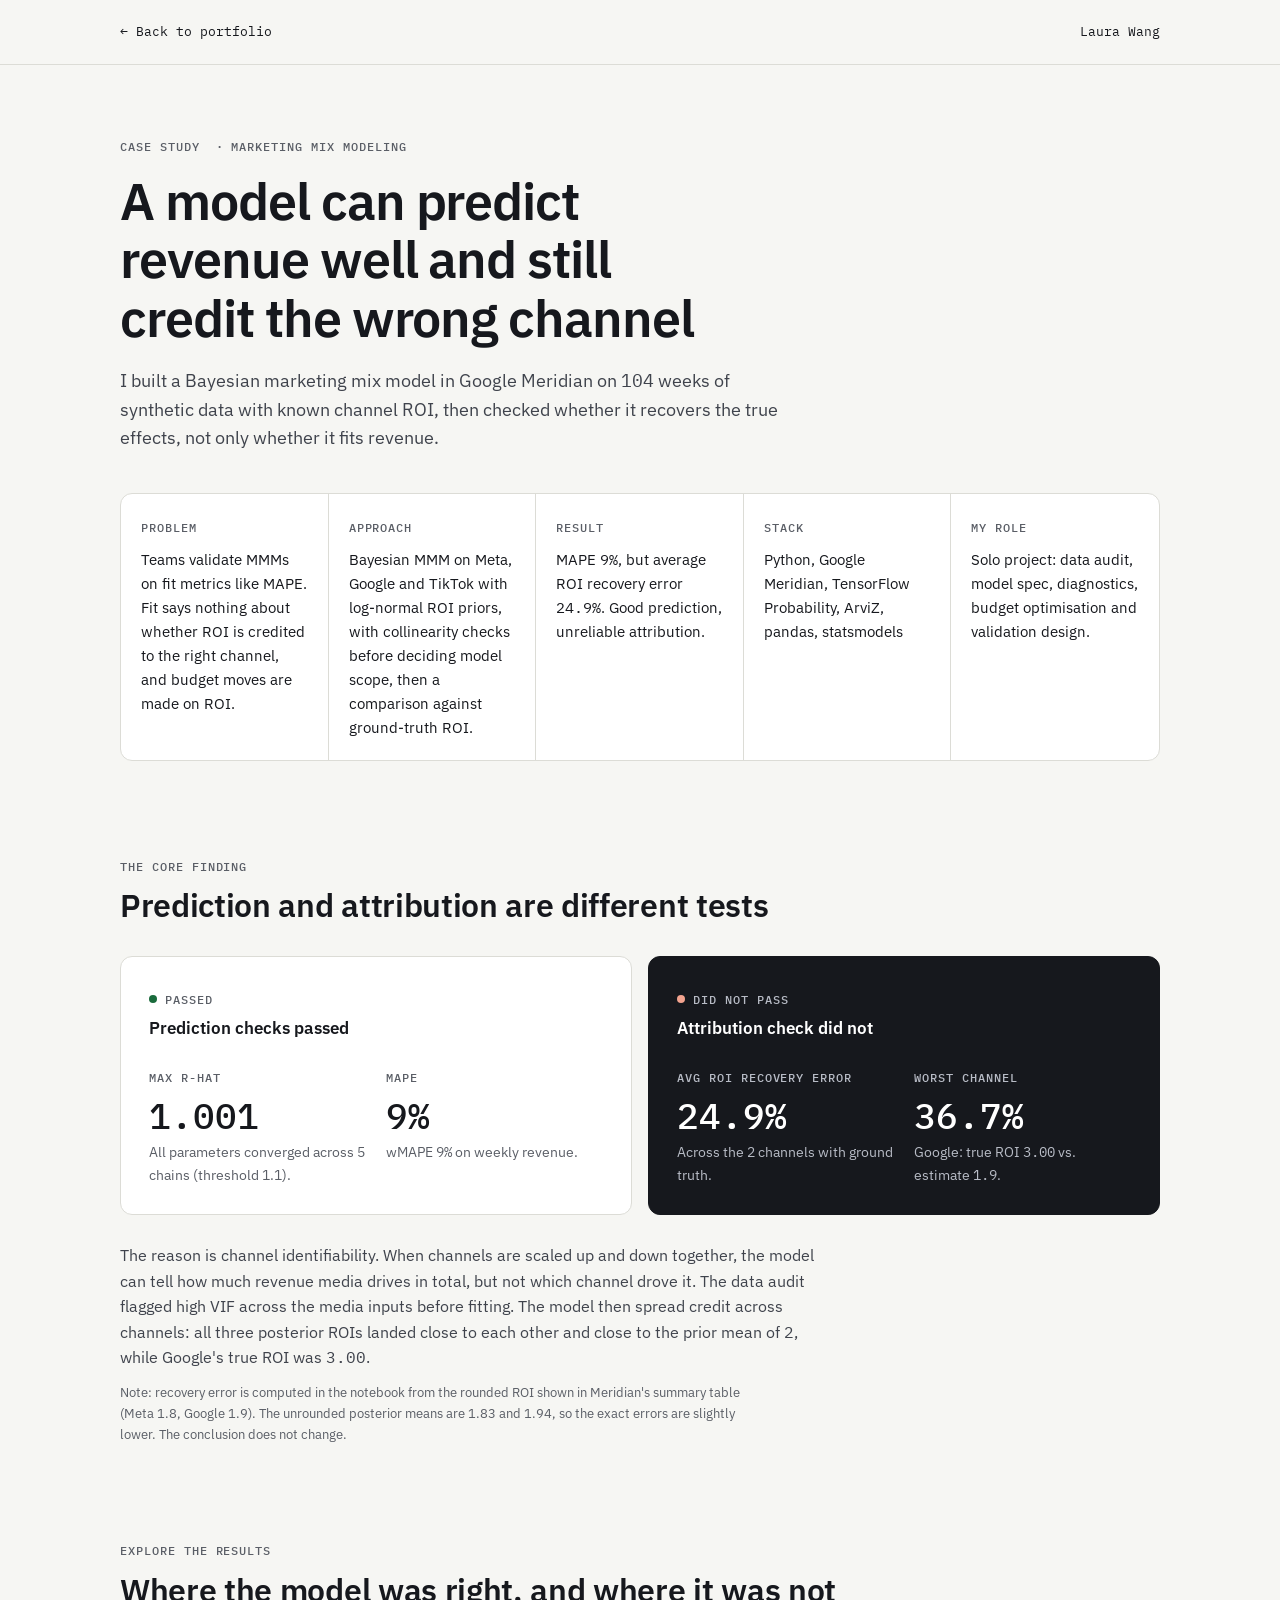
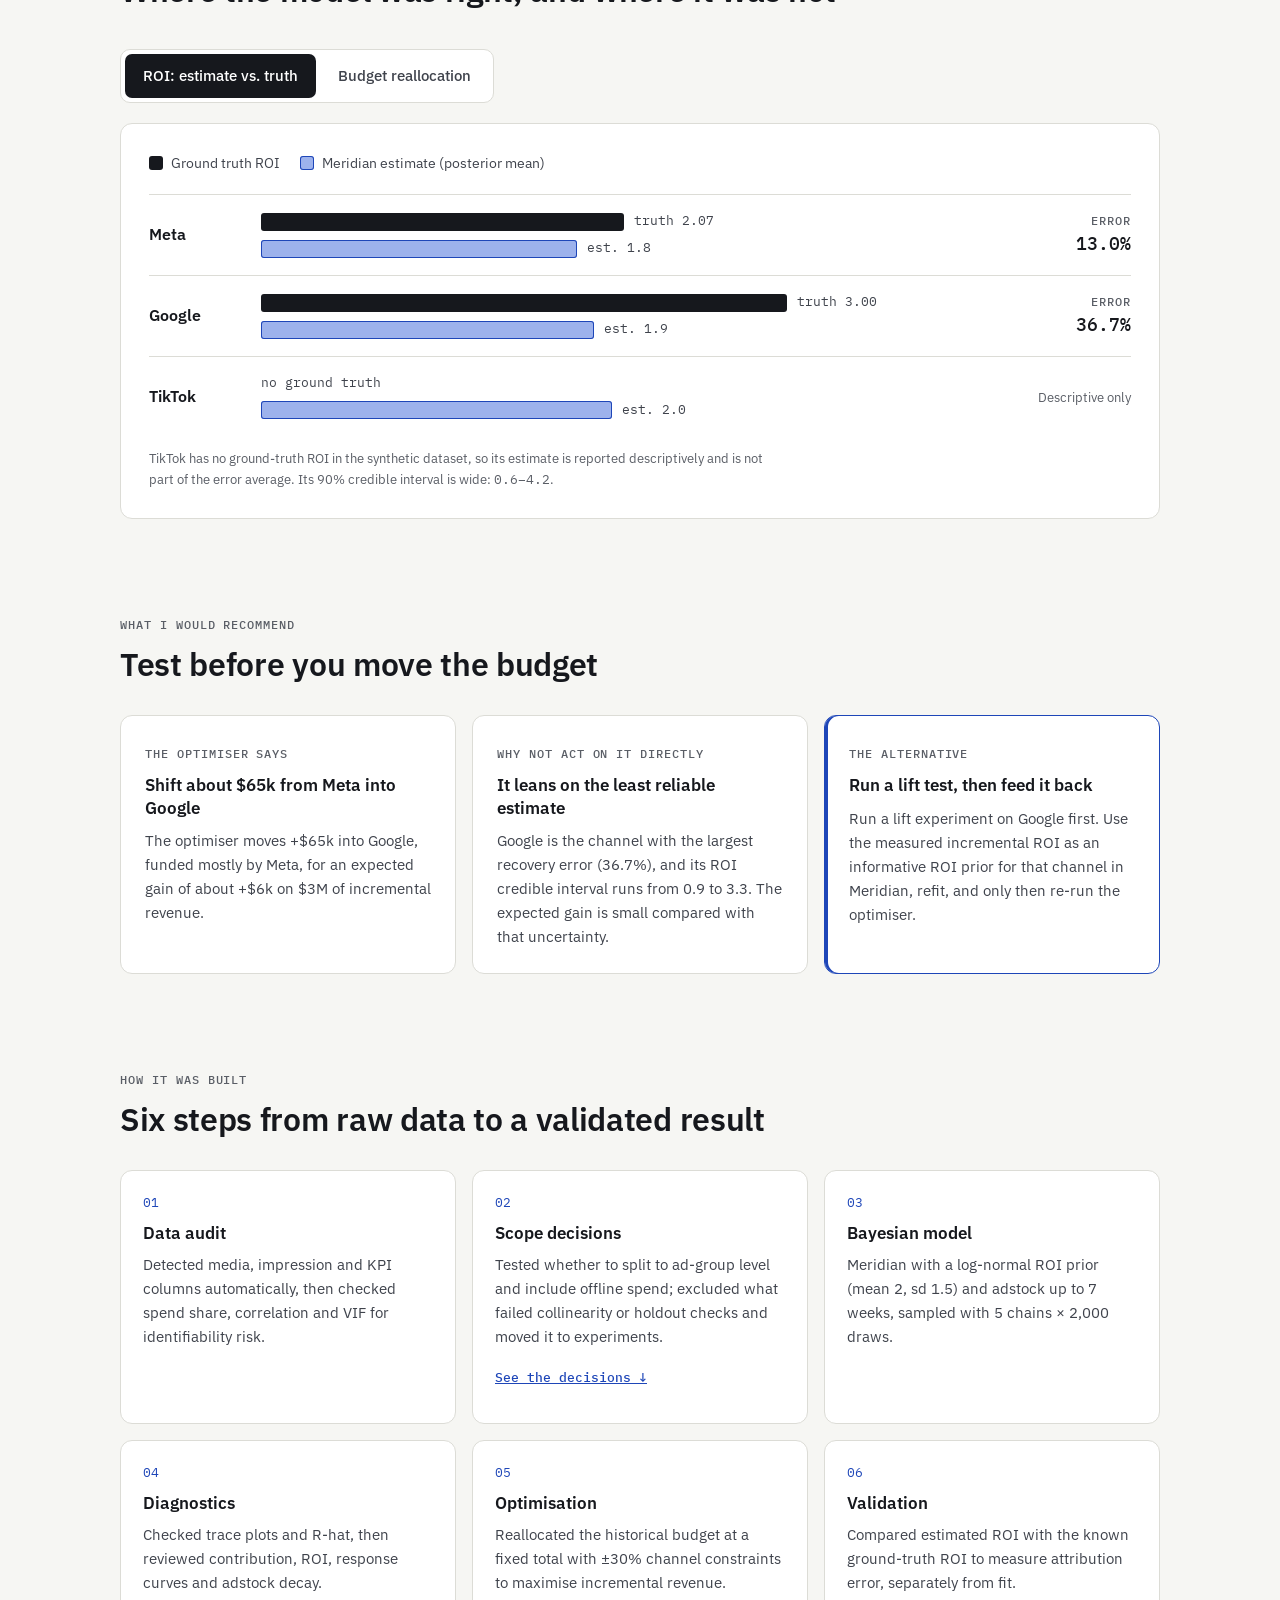
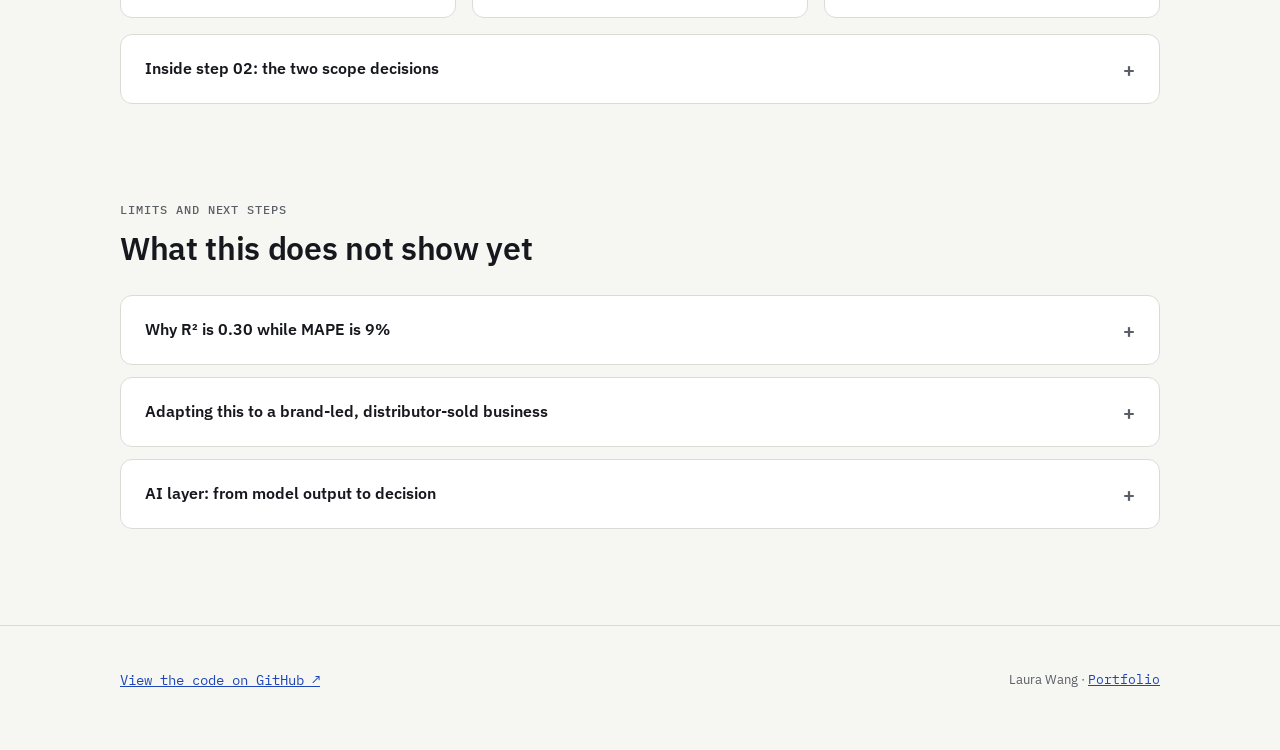
==== mmm.html @ ae5da69a "Add MMM case study page and link it from the project card Co-Authored-By: Claude Opus 5.5 <noreply@a" ====
<!DOCTYPE html>
<html lang="en">
<head>
  <meta charset="UTF-8" />
  <meta name="viewport" content="width=device-width, initial-scale=1.0" />
  <title>MMM Case Study — Laura Wang</title>
  <meta name="description" content="Case study: a Bayesian marketing mix model (Google Meridian) that predicts revenue well but mis-attributes channel ROI, validated against synthetic ground truth." />
  <link rel="canonical" href="https://laurakeita.github.io/laura-portfolio/mmm.html" />
  <meta property="og:type" content="article" />
  <meta property="og:title" content="A model can predict revenue well and still credit the wrong channel" />
  <meta property="og:description" content="Bayesian MMM case study by Laura Wang: prediction checks passed, attribution checks did not." />
  <meta property="og:url" content="https://laurakeita.github.io/laura-portfolio/mmm.html" />

  <link rel="preconnect" href="https://fonts.googleapis.com" />
  <link rel="preconnect" href="https://fonts.gstatic.com" crossorigin />
  <link href="https://fonts.googleapis.com/css2?family=IBM+Plex+Mono:wght@400;500&family=IBM+Plex+Sans:wght@400;500;600;700&display=swap" rel="stylesheet" />

  <style>
    :root {
      --bg: #F6F6F3;
      --surface: #FFFFFF;
      --ink: #16181D;
      --text-2: #3F434C;
      --muted: #5A5E66;
      --border: #DCDCD6;
      --accent: #1E46B8;
      --bar-truth: #16181D;
      --bar-est: #9DB2EC;
      --bar-est-stroke: #1E46B8;
      --sans: 'IBM Plex Sans', system-ui, -apple-system, 'Segoe UI', Roboto, sans-serif;
      --mono: 'IBM Plex Mono', ui-monospace, 'SF Mono', Menlo, Consolas, monospace;
      --radius: 12px;
      --radius-sm: 10px;
      --section: 96px;
      --max: 1120px;
    }

    *, *::before, *::after { box-sizing: border-box; margin: 0; padding: 0; }
    html { scroll-behavior: smooth; font-size: 16px; }
    @media (prefers-reduced-motion: reduce) { html { scroll-behavior: auto; } }
    body {
      font-family: var(--sans);
      background: var(--bg);
      color: var(--ink);
      line-height: 1.6;
      -webkit-font-smoothing: antialiased;
    }
    a { color: var(--accent); }
    a:focus-visible, button:focus-visible, summary:focus-visible {
      outline: 2px solid var(--accent);
      outline-offset: 3px;
      border-radius: 4px;
    }

    .container { max-width: var(--max); margin: 0 auto; padding: 0 16px; }
    @media (min-width: 768px) { .container { padding: 0 40px; } }

    section { padding: var(--section) 0 0; }
    section:last-of-type { padding-bottom: var(--section); }
    @media (max-width: 640px) { :root { --section: 64px; } }

    .eyebrow, .label {
      font-family: var(--mono);
      font-size: 12px;
      font-weight: 500;
      letter-spacing: 0.08em;
      text-transform: uppercase;
      color: var(--muted);
    }
    h1 {
      font-size: clamp(2rem, 4.6vw, 3.25rem);
      line-height: 1.12;
      letter-spacing: -0.02em;
      font-weight: 600;
      max-width: 20ch;
      margin: 16px 0 20px;
    }
    h2 {
      font-size: clamp(1.5rem, 2.6vw, 2rem);
      line-height: 1.2;
      letter-spacing: -0.01em;
      font-weight: 600;
      margin: 10px 0 16px;
    }
    h3 { font-size: 1.0625rem; font-weight: 600; line-height: 1.35; }
    p { color: var(--text-2); }
    .lead { font-size: 1.125rem; max-width: 62ch; }
    .prose { max-width: 70ch; }
    .num { font-family: var(--mono); font-variant-numeric: tabular-nums; }
    .ph {
      font-family: var(--mono);
      font-size: 0.9em;
      color: var(--accent);
      background: #EEF2FC;
      border: 1px dashed var(--accent);
      border-radius: 4px;
      padding: 0 4px;
    }

    /* ---------- Nav ---------- */
    .topbar {
      border-bottom: 1px solid var(--border);
      background: var(--bg);
    }
    .topbar .container {
      display: flex; align-items: center; justify-content: space-between;
      min-height: 64px; gap: 16px;
    }
    .topbar a {
      font-family: var(--mono); font-size: 13px; color: var(--ink);
      text-decoration: none; display: inline-flex; align-items: center; min-height: 44px;
    }
    .topbar a:hover { color: var(--accent); }

    /* ---------- Hero ---------- */
    .hero { padding-top: 72px; }
    .tldr {
      margin-top: 40px;
      display: grid;
      grid-template-columns: repeat(5, 1fr);
      border: 1px solid var(--border);
      border-radius: var(--radius);
      background: var(--surface);
      overflow: hidden;
    }
    .tldr > div { padding: 20px; border-right: 1px solid var(--border); }
    .tldr > div:last-child { border-right: 0; }
    .tldr p { font-size: 0.9375rem; margin-top: 8px; color: var(--ink); }
    @media (max-width: 960px) {
      .tldr { grid-template-columns: 1fr 1fr; }
      .tldr > div { border-bottom: 1px solid var(--border); }
      .tldr > div:nth-child(2n) { border-right: 0; }
      .tldr > div:last-child { grid-column: 1 / -1; border-bottom: 0; }
    }
    @media (max-width: 560px) {
      .tldr { grid-template-columns: 1fr; }
      .tldr > div { border-right: 0; }
    }

    /* ---------- Core finding ---------- */
    .finding-grid { display: grid; grid-template-columns: 1fr 1fr; gap: 16px; margin-top: 32px; }
    @media (max-width: 760px) { .finding-grid { grid-template-columns: 1fr; } }
    .fcard { border-radius: var(--radius); padding: 28px; border: 1px solid var(--border); }
    .fcard.light { background: var(--surface); }
    .fcard.dark { background: var(--ink); border-color: var(--ink); }
    .fcard.dark h3, .fcard.dark .metric-val { color: #FFFFFF; }
    .fcard.dark .label, .fcard.dark .metric-note { color: #B8BCC6; }
    .fcard .status { display: inline-flex; align-items: center; gap: 8px; margin-bottom: 8px; }
    .dot { width: 8px; height: 8px; border-radius: 50%; display: inline-block; }
    .metrics { display: grid; grid-template-columns: 1fr 1fr; gap: 20px; margin-top: 24px; }
    @media (max-width: 400px) { .metrics { grid-template-columns: 1fr; } }
    .metric-val { font-family: var(--mono); font-size: 2.25rem; font-weight: 500; line-height: 1.1; margin-top: 6px; }
    .metric-note { font-size: 0.875rem; color: var(--muted); margin-top: 6px; }
    .finding-text { margin-top: 28px; }
    .footnote { font-size: 0.8125rem; color: var(--muted); margin-top: 12px; max-width: 80ch; }

    /* ---------- Explore ---------- */
    .toggle { display: inline-flex; gap: 4px; padding: 4px; border: 1px solid var(--border); border-radius: var(--radius-sm); background: var(--surface); margin-top: 24px; flex-wrap: wrap; }
    .toggle button {
      font-family: var(--sans); font-size: 0.9375rem; font-weight: 500;
      min-height: 44px; padding: 0 18px;
      border: 0; border-radius: 7px; background: transparent; color: var(--text-2); cursor: pointer;
    }
    .toggle button[aria-pressed="true"] { background: var(--ink); color: #FFFFFF; }
    .toggle button:not([aria-pressed="true"]):hover { background: var(--bg); color: var(--ink); }
    .panel { margin-top: 20px; background: var(--surface); border: 1px solid var(--border); border-radius: var(--radius); padding: 28px; }
    .panel[hidden] { display: none; }

    .legend { display: flex; gap: 20px; flex-wrap: wrap; margin-bottom: 20px; }
    .legend span { display: inline-flex; align-items: center; gap: 8px; font-size: 0.875rem; color: var(--text-2); }
    .swatch { width: 14px; height: 14px; border-radius: 3px; display: inline-block; }
    .swatch.truth { background: var(--bar-truth); }
    .swatch.est { background: var(--bar-est); box-shadow: inset 0 0 0 1px var(--bar-est-stroke); }

    .roi-row { display: grid; grid-template-columns: 96px 1fr 120px; gap: 16px; align-items: center; padding: 16px 0; border-top: 1px solid var(--border); }
    .roi-row:first-of-type { border-top: 0; }
    .roi-name { font-weight: 600; }
    .bars { display: grid; gap: 6px; }
    .bar-line { display: flex; align-items: center; gap: 10px; }
    .bar { height: 18px; border-radius: 3px; flex: none; }
    .bar.truth { background: var(--bar-truth); }
    .bar.est { background: var(--bar-est); box-shadow: inset 0 0 0 1px var(--bar-est-stroke); }
    .bar-val { font-family: var(--mono); font-size: 0.8125rem; color: var(--text-2); white-space: nowrap; }
    .err { text-align: right; }
    .err .num { font-size: 1.125rem; font-weight: 500; }
    .err .label { display: block; }
    .na { font-size: 0.8125rem; color: var(--muted); }
    @media (max-width: 600px) {
      .roi-row { grid-template-columns: 1fr auto; }
      .roi-row .bars { grid-column: 1 / -1; grid-row: 2; }
      .err { text-align: right; }
    }

    .table-wrap { overflow-x: auto; -webkit-overflow-scrolling: touch; }
    table { width: 100%; border-collapse: collapse; min-width: 560px; }
    caption { caption-side: bottom; text-align: left; font-size: 0.8125rem; color: var(--muted); padding-top: 14px; }
    th, td { padding: 12px 14px; border-bottom: 1px solid var(--border); text-align: right; }
    th:first-child, td:first-child { text-align: left; }
    thead th { font-family: var(--mono); font-size: 12px; font-weight: 500; letter-spacing: 0.06em; text-transform: uppercase; color: var(--muted); }
    tbody th { font-weight: 600; }
    td { font-family: var(--mono); font-variant-numeric: tabular-nums; color: var(--ink); }
    tfoot th, tfoot td { border-bottom: 0; font-weight: 600; }
    .pos { color: #1A6B3C; }
    .negv { color: #A23B2A; }

    /* ---------- Recommend ---------- */
    .rec-grid { display: grid; grid-template-columns: repeat(3, 1fr); gap: 16px; margin-top: 32px; }
    @media (max-width: 860px) { .rec-grid { grid-template-columns: 1fr; } }
    .card { background: var(--surface); border: 1px solid var(--border); border-radius: var(--radius); padding: 24px; }
    .card h3 { margin: 8px 0 10px; }
    .card p { font-size: 0.9375rem; }
    .card.accent { border-color: var(--accent); box-shadow: inset 3px 0 0 var(--accent); }

    /* ---------- Steps ---------- */
    .steps { display: grid; grid-template-columns: repeat(3, 1fr); gap: 16px; margin-top: 32px; list-style: none; }
    @media (max-width: 900px) { .steps { grid-template-columns: 1fr 1fr; } }
    @media (max-width: 560px) { .steps { grid-template-columns: 1fr; } }
    .step { background: var(--surface); border: 1px solid var(--border); border-radius: var(--radius); padding: 22px; display: flex; flex-direction: column; gap: 8px; }
    .step .n { font-family: var(--mono); font-size: 13px; color: var(--accent); }
    .step p { font-size: 0.9375rem; }
    .step a { font-family: var(--mono); font-size: 13px; font-weight: 500; display: inline-flex; align-items: center; min-height: 44px; margin-top: auto; }

    details.block { margin-top: 16px; background: var(--surface); border: 1px solid var(--border); border-radius: var(--radius); }
    details.block > summary {
      list-style: none; cursor: pointer; padding: 18px 24px; min-height: 56px;
      display: flex; align-items: center; justify-content: space-between; gap: 16px;
      font-weight: 600;
    }
    details.block > summary::-webkit-details-marker { display: none; }
    details.block > summary::after { content: '+'; font-family: var(--mono); font-size: 20px; color: var(--muted); flex: none; }
    details.block[open] > summary::after { content: '−'; }
    details.block > .inner { padding: 0 24px 24px; }
    #scope-decisions { scroll-margin-top: 24px; }

    .dec-grid { display: grid; grid-template-columns: 1fr 1fr; gap: 16px; }
    @media (max-width: 860px) { .dec-grid { grid-template-columns: 1fr; } }
    .dec { border: 1px solid var(--border); border-radius: var(--radius-sm); padding: 22px; background: var(--bg); }
    .dec h3 { margin-bottom: 14px; }
    .dec dl { display: grid; gap: 14px; }
    .dec dt { font-family: var(--mono); font-size: 12px; font-weight: 500; letter-spacing: 0.08em; text-transform: uppercase; color: var(--muted); }
    .dec dd { font-size: 0.9375rem; color: var(--text-2); margin-top: 4px; }
    .dec ul { padding-left: 18px; display: grid; gap: 4px; }
    .closing { margin-top: 20px; font-weight: 500; color: var(--ink); }

    .limits { display: grid; gap: 12px; margin-top: 28px; }
    .limits details.block { margin-top: 0; }

    /* ---------- Footer ---------- */
    footer { border-top: 1px solid var(--border); padding: 32px 0 48px; }
    footer .container { display: flex; justify-content: space-between; align-items: center; gap: 16px; flex-wrap: wrap; }
    footer a { font-family: var(--mono); font-size: 14px; display: inline-flex; align-items: center; min-height: 44px; }
    footer small { color: var(--muted); font-size: 13px; }
  </style>
</head>
<body>

<header class="topbar">
  <div class="container">
    <a href="index.html#business-analysis-portfolio">← Back to portfolio</a>
    <a href="index.html">Laura Wang</a>
  </div>
</header>

<main>

  <!-- ================= HERO ================= -->
  <section class="hero" aria-labelledby="title">
    <div class="container">
      <p class="eyebrow">Case study &nbsp;· Marketing mix modeling</p>
      <h1 id="title">A model can predict revenue well and still credit the wrong channel</h1>
      <p class="lead">I built a Bayesian marketing mix model in Google Meridian on <span class="num">104</span><!-- src: README.md, Project Structure; MMM_meridian.ipynb cell 9 (time: 104) --> weeks of synthetic data with known channel ROI, then checked whether it recovers the true effects, not only whether it fits revenue.</p>

      <div class="tldr">
        <div>
          <span class="label">Problem</span>
          <p>Teams validate MMMs on fit metrics like MAPE. Fit says nothing about whether ROI is credited to the right channel, and budget moves are made on ROI.</p>
        </div>
        <div>
          <span class="label">Approach</span>
          <p>Bayesian MMM on Meta, Google and TikTok with log-normal ROI priors, with collinearity checks before deciding model scope, then a comparison against ground-truth ROI.</p>
        </div>
        <div>
          <span class="label">Result</span>
          <p>MAPE <span class="num">9%</span><!-- src: MMM_meridian.ipynb cell 12, MAPE 0.087993 -->, but average ROI recovery error <span class="num">24.9%</span><!-- src: MMM_meridian.ipynb cell 18, Average ROI Recovery Error 24.86% -->. Good prediction, unreliable attribution.</p>
        </div>
        <div>
          <span class="label">Stack</span>
          <p>Python, Google Meridian, TensorFlow Probability, ArviZ, pandas, statsmodels</p>
        </div>
        <div>
          <span class="label">My role</span>
          <p>Solo project: data audit, model spec, diagnostics, budget optimisation and validation design.</p>
        </div>
      </div>
    </div>
  </section>

  <!-- ================= CORE FINDING ================= -->
  <section aria-labelledby="finding">
    <div class="container">
      <p class="eyebrow">The core finding</p>
      <h2 id="finding">Prediction and attribution are different tests</h2>

      <div class="finding-grid">
        <div class="fcard light">
          <span class="status label"><span class="dot" style="background:#1A6B3C" aria-hidden="true"></span>Passed</span>
          <h3>Prediction checks passed</h3>
          <div class="metrics">
            <div>
              <span class="label">Max R-hat</span>
              <div class="metric-val">1.001</div><!-- src: images/rhat_convergence.png (highest box, roi_m ≈ 1.0010); README.md, Key Results -->
              <p class="metric-note">All parameters converged across <span class="num">5</span><!-- src: MMM_meridian.ipynb cell 12, n_chains=5 --> chains (threshold 1.1).</p>
            </div>
            <div>
              <span class="label">MAPE</span>
              <div class="metric-val">9%</div><!-- src: MMM_meridian.ipynb cell 12, MAPE 0.087993; outputs/summary_output.html, Model fit metrics -->
              <p class="metric-note">wMAPE <span class="num">9%</span><!-- src: MMM_meridian.ipynb cell 12, wMAPE 0.086645 --> on weekly revenue.</p>
            </div>
          </div>
        </div>

        <div class="fcard dark">
          <span class="status label"><span class="dot" style="background:#F2A38F" aria-hidden="true"></span>Did not pass</span>
          <h3>Attribution check did not</h3>
          <div class="metrics">
            <div>
              <span class="label">Avg ROI recovery error</span>
              <div class="metric-val">24.9%</div><!-- src: MMM_meridian.ipynb cell 18, Average ROI Recovery Error 24.86% -->
              <p class="metric-note">Across the <span class="num">2</span> channels with ground truth.</p>
            </div>
            <div>
              <span class="label">Worst channel</span>
              <div class="metric-val">36.7%</div><!-- src: MMM_meridian.ipynb cell 18, Google recovery_error_pct 36.67 -->
              <p class="metric-note">Google: true ROI <span class="num">3.00</span><!-- src: MMM_meridian.ipynb cell 18, true_roi --> vs. estimate <span class="num">1.9</span><!-- src: MMM_meridian.ipynb cell 18, estimated_roi -->.</p>
            </div>
          </div>
        </div>
      </div>

      <p class="prose finding-text">The reason is channel identifiability. When channels are scaled up and down together, the model can tell how much revenue media drives in total, but not which channel drove it. The data audit flagged high VIF across the media inputs before fitting. The model then spread credit across channels: all three posterior ROIs landed close to each other and close to the prior mean of <span class="num">2</span><!-- src: MMM_meridian.ipynb cell 10, roi_mu = 2 -->, while Google's true ROI was <span class="num">3.00</span><!-- src: MMM_meridian.ipynb cell 18, true_roi -->.</p>
      <p class="footnote">Note: recovery error is computed in the notebook from the rounded ROI shown in Meridian's summary table (Meta 1.8, Google 1.9). The unrounded posterior means are 1.83 and 1.94<!-- src: outputs/summary_output.html, ROI chart data (1.8252, 1.9396); images/roi_by_channel.png -->, so the exact errors are slightly lower. The conclusion does not change.</p>
    </div>
  </section>

  <!-- ================= EXPLORE ================= -->
  <section aria-labelledby="explore">
    <div class="container">
      <p class="eyebrow">Explore the results</p>
      <h2 id="explore">Where the model was right, and where it was not</h2>

      <div class="toggle" role="group" aria-label="Choose a results view">
        <button type="button" id="btn-roi" aria-pressed="true" aria-controls="view-roi">ROI: estimate vs. truth</button>
        <button type="button" id="btn-budget" aria-pressed="false" aria-controls="view-budget">Budget reallocation</button>
      </div>

      <!-- View A -->
      <div class="panel" id="view-roi" role="region" aria-labelledby="btn-roi">
        <div class="legend">
          <span><i class="swatch truth" aria-hidden="true"></i>Ground truth ROI</span>
          <span><i class="swatch est" aria-hidden="true"></i>Meridian estimate (posterior mean)</span>
        </div>

        <!-- Bars are scaled to an axis max of 3.5 ROI -->
        <div class="roi-row">
          <span class="roi-name">Meta</span>
          <div class="bars">
            <div class="bar-line"><span class="bar truth" style="width:calc((100% - 120px) * 2.07 / 3.5)"></span><span class="bar-val">truth 2.07</span><!-- src: MMM_meridian.ipynb cell 18, true_roi --></div>
            <div class="bar-line"><span class="bar est" style="width:calc((100% - 120px) * 1.8 / 3.5)"></span><span class="bar-val">est. 1.8</span><!-- src: MMM_meridian.ipynb cell 18, estimated_roi --></div>
          </div>
          <div class="err"><span class="label">Error</span><span class="num">13.0%</span><!-- src: MMM_meridian.ipynb cell 18, recovery_error_pct 13.04 --></div>
        </div>

        <div class="roi-row">
          <span class="roi-name">Google</span>
          <div class="bars">
            <div class="bar-line"><span class="bar truth" style="width:calc((100% - 120px) * 3.00 / 3.5)"></span><span class="bar-val">truth 3.00</span><!-- src: MMM_meridian.ipynb cell 18, true_roi --></div>
            <div class="bar-line"><span class="bar est" style="width:calc((100% - 120px) * 1.9 / 3.5)"></span><span class="bar-val">est. 1.9</span><!-- src: MMM_meridian.ipynb cell 18, estimated_roi --></div>
          </div>
          <div class="err"><span class="label">Error</span><span class="num">36.7%</span><!-- src: MMM_meridian.ipynb cell 18, recovery_error_pct 36.67 --></div>
        </div>

        <div class="roi-row">
          <span class="roi-name">TikTok</span>
          <div class="bars">
            <div class="bar-line"><span class="bar-val">no ground truth</span></div>
            <div class="bar-line"><span class="bar est" style="width:calc((100% - 120px) * 2.0 / 3.5)"></span><span class="bar-val">est. 2.0</span><!-- src: MMM_meridian.ipynb cell 17, TikTok posterior roi 2.0 (0.6, 4.2) --></div>
          </div>
          <div class="err"><span class="na">Descriptive only</span></div>
        </div>

        <p class="footnote">TikTok has no ground-truth ROI in the synthetic dataset, so its estimate is reported descriptively and is not part of the error average. Its 90% credible interval is wide: <span class="num">0.6–4.2</span><!-- src: MMM_meridian.ipynb cell 17, TikTok posterior roi (0.6, 4.2) -->.</p>
      </div>

      <!-- View B -->
      <div class="panel" id="view-budget" role="region" aria-labelledby="btn-budget" hidden>
        <div class="table-wrap">
          <table>
            <caption>Fixed total budget of $1.5M<!-- src: outputs/optimization_output.html, Non-optimized budget $1.5M -->, each channel constrained to −30% / +30% of its historical spend<!-- src: outputs/optimization_output.html, Optimization scenario -->, over Jan 2023 – Dec 2024. Per-channel lift is the change in incremental revenue at the optimised spend.</caption>
            <thead>
              <tr>
                <th scope="col">Channel</th>
                <th scope="col">Current share</th>
                <th scope="col">Optimised share</th>
                <th scope="col">Spend change</th>
                <th scope="col">Incremental lift</th>
              </tr>
            </thead>
            <tbody>
              <tr>
                <th scope="row">Google</th>
                <td>40%</td><!-- src: outputs/optimization_output.html, Optimized budget allocation -->
                <td>44%</td><!-- src: outputs/optimization_output.html, Optimized budget allocation -->
                <td class="pos">+$65k</td><!-- src: outputs/optimization_output.html, spend-change chart data (65000.0) -->
                <td class="pos">+$59.8k</td><!-- src: outputs/optimization_output.html, waterfall chart data (59759.6) -->
              </tr>
              <tr>
                <th scope="row">Meta</th>
                <td>43%</td><!-- src: outputs/optimization_output.html, Optimized budget allocation -->
                <td>38%</td><!-- src: outputs/optimization_output.html, Optimized budget allocation -->
                <td class="negv">−$61k</td><!-- src: outputs/optimization_output.html, spend-change chart data (-61000.0) -->
                <td class="negv">−$50.8k</td><!-- src: outputs/optimization_output.html, waterfall chart data (-50768.9) -->
              </tr>
              <tr>
                <th scope="row">TikTok</th>
                <td>18%</td><!-- src: outputs/optimization_output.html, Optimized budget allocation -->
                <td>17%</td><!-- src: outputs/optimization_output.html, Optimized budget allocation -->
                <td class="negv">−$4k</td><!-- src: outputs/optimization_output.html, spend-change chart data (-4000.0) -->
                <td class="negv">−$3.5k</td><!-- src: outputs/optimization_output.html, waterfall chart data (-3477.1) -->
              </tr>
            </tbody>
            <tfoot>
              <tr>
                <th scope="row">Total</th>
                <td>100%</td>
                <td>100%</td>
                <td>$0</td><!-- src: outputs/optimization_output.html, Optimized budget $1.5M, $0 change -->
                <td class="pos">+$6k</td><!-- src: outputs/optimization_output.html, Optimized incremental revenue +$6k; README.md, Budget Optimisation -->
              </tr>
            </tfoot>
          </table>
        </div>
      </div>
    </div>
  </section>

  <!-- ================= RECOMMEND ================= -->
  <section aria-labelledby="recommend">
    <div class="container">
      <p class="eyebrow">What I would recommend</p>
      <h2 id="recommend">Test before you move the budget</h2>

      <div class="rec-grid">
        <div class="card">
          <span class="label">The optimiser says</span>
          <h3>Shift about $65k from Meta into Google</h3>
          <p>The optimiser moves +$65k<!-- src: outputs/optimization_output.html, spend-change chart data --> into Google, funded mostly by Meta, for an expected gain of about +$6k<!-- src: outputs/optimization_output.html, Optimized incremental revenue --> on $3M<!-- src: outputs/optimization_output.html, Non-optimized incremental revenue $3M --> of incremental revenue.</p>
        </div>
        <div class="card">
          <span class="label">Why not act on it directly</span>
          <h3>It leans on the least reliable estimate</h3>
          <p>Google is the channel with the largest recovery error (36.7%<!-- src: MMM_meridian.ipynb cell 18 -->), and its ROI credible interval runs from 0.9 to 3.3<!-- src: MMM_meridian.ipynb cell 17, Google posterior roi 1.9 (0.9, 3.3) -->. The expected gain is small compared with that uncertainty.</p>
        </div>
        <div class="card accent">
          <span class="label">The alternative</span>
          <h3>Run a lift test, then feed it back</h3>
          <p>Run a lift experiment on Google first. Use the measured incremental ROI as an informative ROI prior for that channel in Meridian, refit, and only then re-run the optimiser.</p>
        </div>
      </div>
    </div>
  </section>

  <!-- ================= HOW IT WAS BUILT ================= -->
  <section aria-labelledby="built">
    <div class="container">
      <p class="eyebrow">How it was built</p>
      <h2 id="built">Six steps from raw data to a validated result</h2>

      <ol class="steps">
        <li class="step">
          <span class="n">01</span>
          <h3>Data audit</h3>
          <p>Detected media, impression and KPI columns automatically, then checked spend share, correlation and VIF for identifiability risk.</p>
        </li>
        <li class="step">
          <span class="n">02</span>
          <h3>Scope decisions</h3>
          <p>Tested whether to split to ad-group level and include offline spend; excluded what failed collinearity or holdout checks and moved it to experiments.</p>
          <a href="#scope-decisions" id="open-scope">See the decisions ↓</a>
        </li>
        <li class="step">
          <span class="n">03</span>
          <h3>Bayesian model</h3>
          <p>Meridian with a log-normal ROI prior (mean 2<!-- src: MMM_meridian.ipynb cell 10, roi_mu = 2 -->, sd 1.5<!-- src: MMM_meridian.ipynb cell 10, roi_sigma = 1.5 -->) and adstock up to 7<!-- src: MMM_meridian.ipynb cell 11, max_lag=7 --> weeks, sampled with 5 chains × 2,000 draws<!-- src: MMM_meridian.ipynb cell 12, n_chains=5, n_keep=2000 -->.</p>
        </li>
        <li class="step">
          <span class="n">04</span>
          <h3>Diagnostics</h3>
          <p>Checked trace plots and R-hat, then reviewed contribution, ROI, response curves and adstock decay.</p>
        </li>
        <li class="step">
          <span class="n">05</span>
          <h3>Optimisation</h3>
          <p>Reallocated the historical budget at a fixed total with ±30%<!-- src: outputs/optimization_output.html, Optimization scenario --> channel constraints to maximise incremental revenue.</p>
        </li>
        <li class="step">
          <span class="n">06</span>
          <h3>Validation</h3>
          <p>Compared estimated ROI with the known ground-truth ROI to measure attribution error, separately from fit.</p>
        </li>
      </ol>

      <details class="block" id="scope-decisions">
        <summary>Inside step 02: the two scope decisions</summary>
        <div class="inner">
          <div class="dec-grid">

            <article class="dec">
              <h3>Should the model go down to ad-group level?</h3>
              <dl>
                <div>
                  <dt>The question</dt>
                  <dd>Would splitting each platform into ad groups give more useful ROI estimates than one number per channel?</dd>
                </div>
                <div>
                  <dt>Why it is hard</dt>
                  <dd>More granular inputs multiply the number of media parameters against a fixed number of weekly observations, and ad groups inside one platform usually move together, so their effects become hard to separate.</dd>
                </div>
                <div>
                  <dt>How I tested it</dt>
                  <dd>
                    <ul>
                      <li>Pairwise spend correlation and VIF across candidate ad groups.</li>
                      <li>Spend variation per ad group (coefficient of variation over time).</li>
                      <li>Out-of-sample fit on a holdout balanced across time, not one block at the end of the window, comparing in-sample vs. holdout error for the channel-level and ad-group models.</li>
                      <li>Whether posteriors move away from the priors or simply return them.</li>
                    </ul>
                  </dd>
                </div>
                <div>
                  <dt>Decision rule</dt>
                  <dd>Keep the more granular spec only if collinearity is acceptable and holdout error does not degrade. Thresholds: <span class="ph">[VIF THRESHOLD]</span>, <span class="ph">[MAX ACCEPTABLE HOLDOUT ERROR GAP]</span>. If the rule fails, keep the model at channel level, exclude ad-group splits from the MMM, and measure them with in-platform experiments (A/B or conversion-lift tests).</dd>
                </div>
                <div>
                  <dt>Outcome</dt>
                  <dd>I tested the ad-group split in an earlier iteration. Ad groups within the same platform moved together too closely, so the multicollinearity was too high for the model to separate their effects. I kept the model at channel level and left ad-group questions to in-platform experiments.</dd>
                </div>
              </dl>
            </article>

            <article class="dec">
              <h3>Should offline channel budgets be included?</h3>
              <dl>
                <div>
                  <dt>The question</dt>
                  <dd>Should offline spend enter the model as a media channel alongside digital?</dd>
                </div>
                <div>
                  <dt>Why it is hard</dt>
                  <dd>Offline spend is often flighted in a few bursts that coincide with seasonal peaks, so its effect can be confounded with seasonality and baseline, and there are few independent data points.</dd>
                </div>
                <div>
                  <dt>How I tested it</dt>
                  <dd>The same four checks as the ad-group decision, plus whether offline flights overlap with seasonal peaks or with large digital pushes.</dd>
                </div>
                <div>
                  <dt>Decision rule</dt>
                  <dd>Include offline only if it passes the same thresholds. If it fails, exclude it from the MMM, estimate it with a geo experiment (test vs. control regions), and feed the result back into the MMM as an ROI prior.</dd>
                </div>
                <div>
                  <dt>Outcome</dt>
                  <dd><span class="ph">[WHAT I DECIDED AND WHY]</span> In the final model, offline discounting enters as a control variable, not as a media channel.<!-- src: MMM_meridian.ipynb cell 8, controls=['Offline Discount'] --></dd>
                </div>
              </dl>
            </article>

          </div>
          <p class="closing">Excluding a channel from the model is a measurement decision, not a statement that the channel does not work.</p>
        </div>
      </details>
    </div>
  </section>

  <!-- ================= LIMITS ================= -->
  <section aria-labelledby="limits">
    <div class="container">
      <p class="eyebrow">Limits and next steps</p>
      <h2 id="limits">What this does not show yet</h2>

      <div class="limits">
        <details class="block">
          <summary>Why R² is 0.30<!-- src: MMM_meridian.ipynb cell 12, R_Squared 0.297496 --> while MAPE is 9%<!-- src: MMM_meridian.ipynb cell 12, MAPE 0.087993 --></summary>
          <div class="inner"><p><span class="ph">[EXPLAIN R² vs MAPE]</span></p></div>
        </details>
        <details class="block">
          <summary>Adapting this to a brand-led, distributor-sold business</summary>
          <div class="inner"><p><span class="ph">[PLACEHOLDER: BRAND-LED / DISTRIBUTOR ADAPTATION]</span></p></div>
        </details>
        <details class="block">
          <summary>AI layer: from model output to decision</summary>
          <div class="inner"><p><span class="ph">[PLACEHOLDER: AI LAYER]</span></p></div>
        </details>
      </div>
    </div>
  </section>

</main>

<footer>
  <div class="container">
    <a href="https://github.com/laurakeita/meridian-mmm-attribution-validation" target="_blank" rel="noopener">View the code on GitHub ↗</a>
    <small>Laura Wang · <a href="index.html" style="font-size:13px;min-height:0;display:inline">Portfolio</a></small>
  </div>
</footer>

<script>
  // Results view toggle
  (function () {
    var buttons = [document.getElementById('btn-roi'), document.getElementById('btn-budget')];
    buttons.forEach(function (btn) {
      btn.addEventListener('click', function () {
        buttons.forEach(function (b) {
          var on = b === btn;
          b.setAttribute('aria-pressed', on ? 'true' : 'false');
          document.getElementById(b.getAttribute('aria-controls')).hidden = !on;
        });
      });
    });
  })();

  // "See the decisions" opens and focuses the step 02 details
  (function () {
    var details = document.getElementById('scope-decisions');
    function openScope(e) {
      if (e) e.preventDefault();
      details.open = true;
      details.scrollIntoView({ block: 'start' });
      details.querySelector('summary').focus({ preventScroll: true });
      history.replaceState(null, '', '#scope-decisions');
    }
    document.getElementById('open-scope').addEventListener('click', openScope);
    if (location.hash === '#scope-decisions') openScope();
  })();
</script>
</body>
</html>
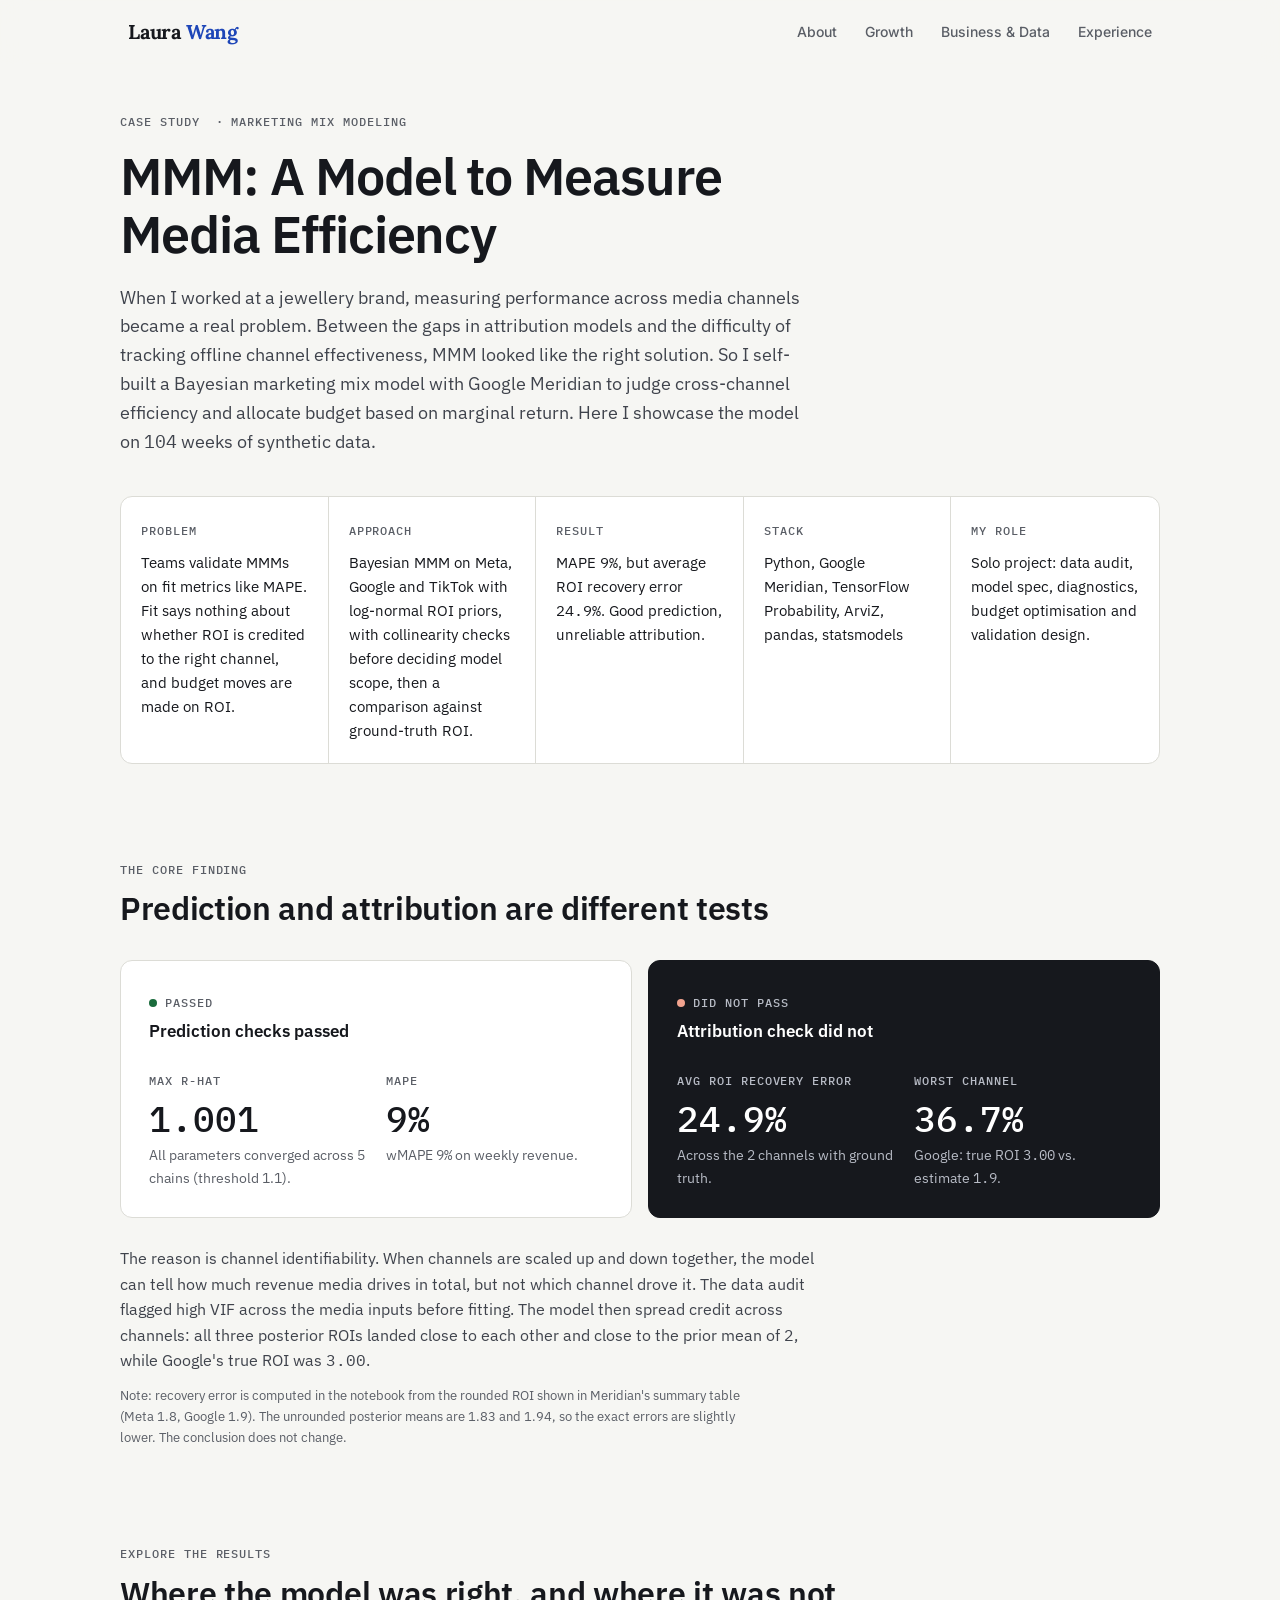
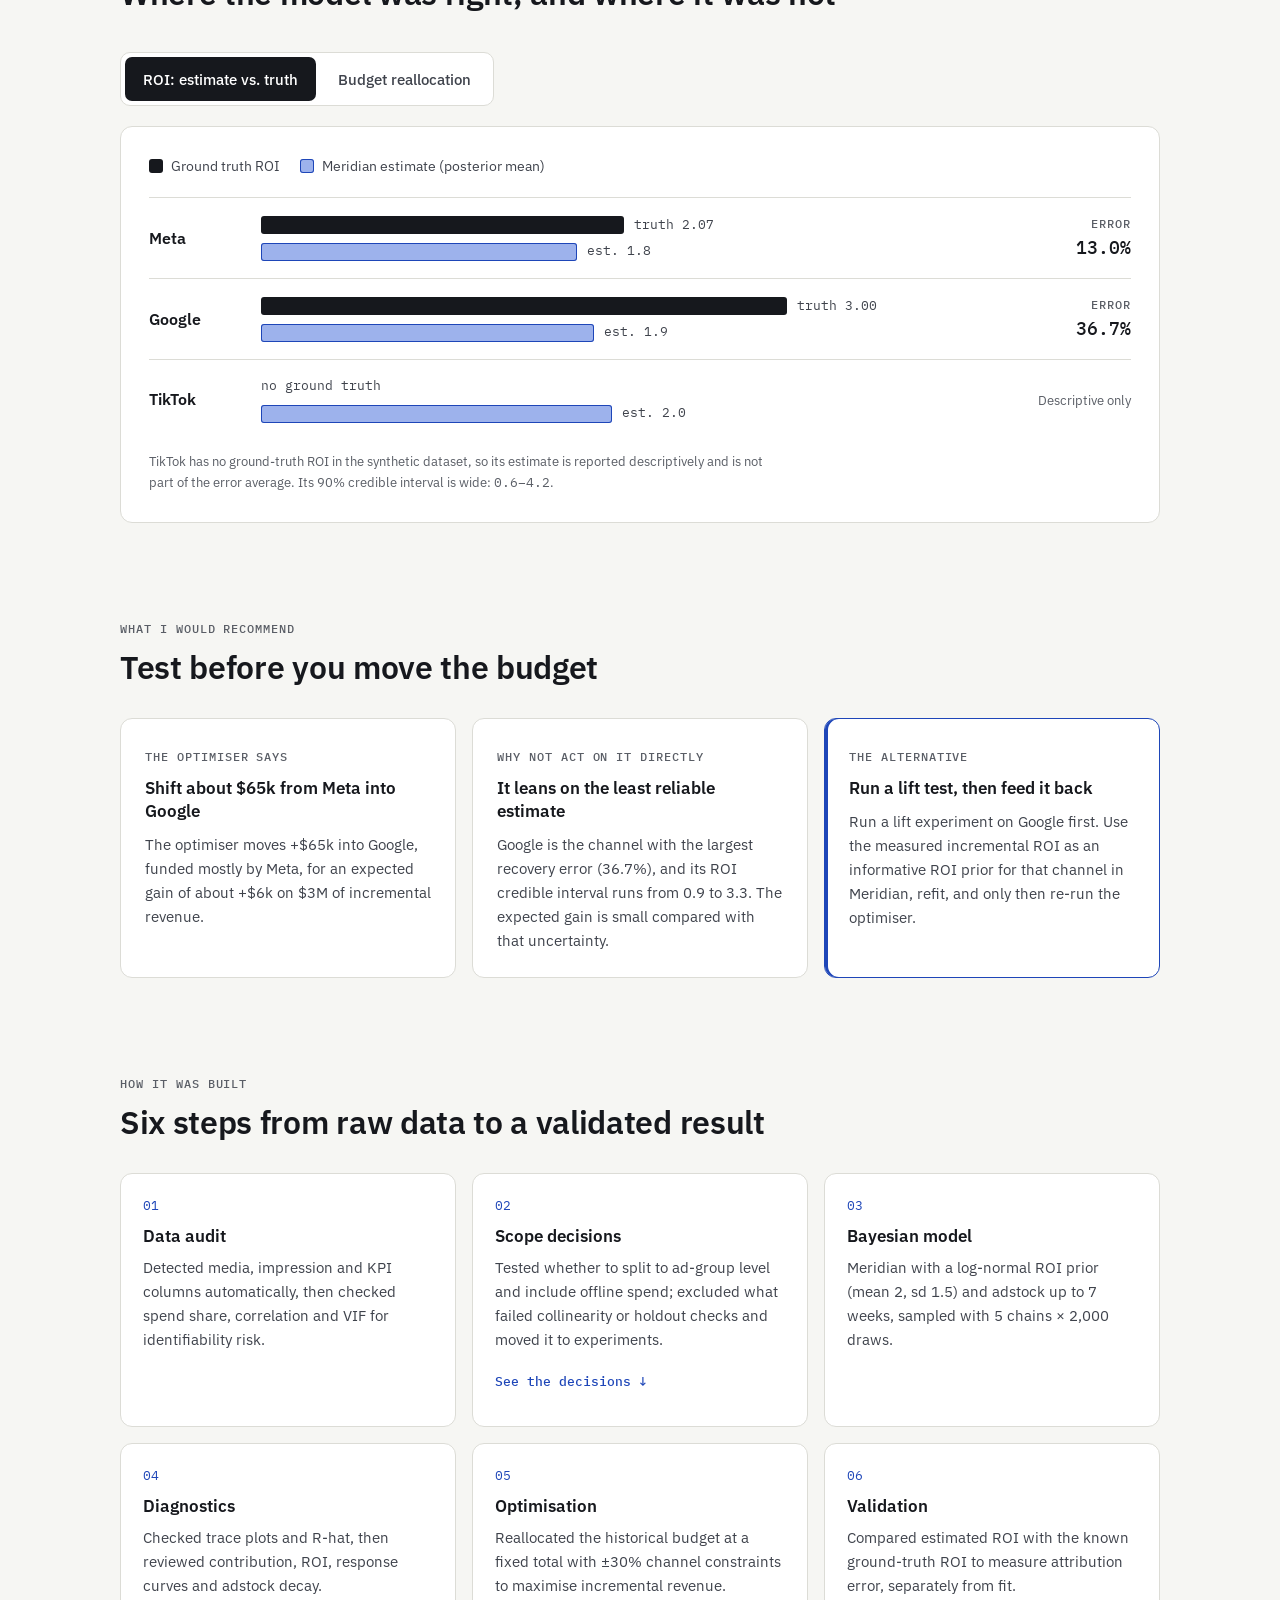
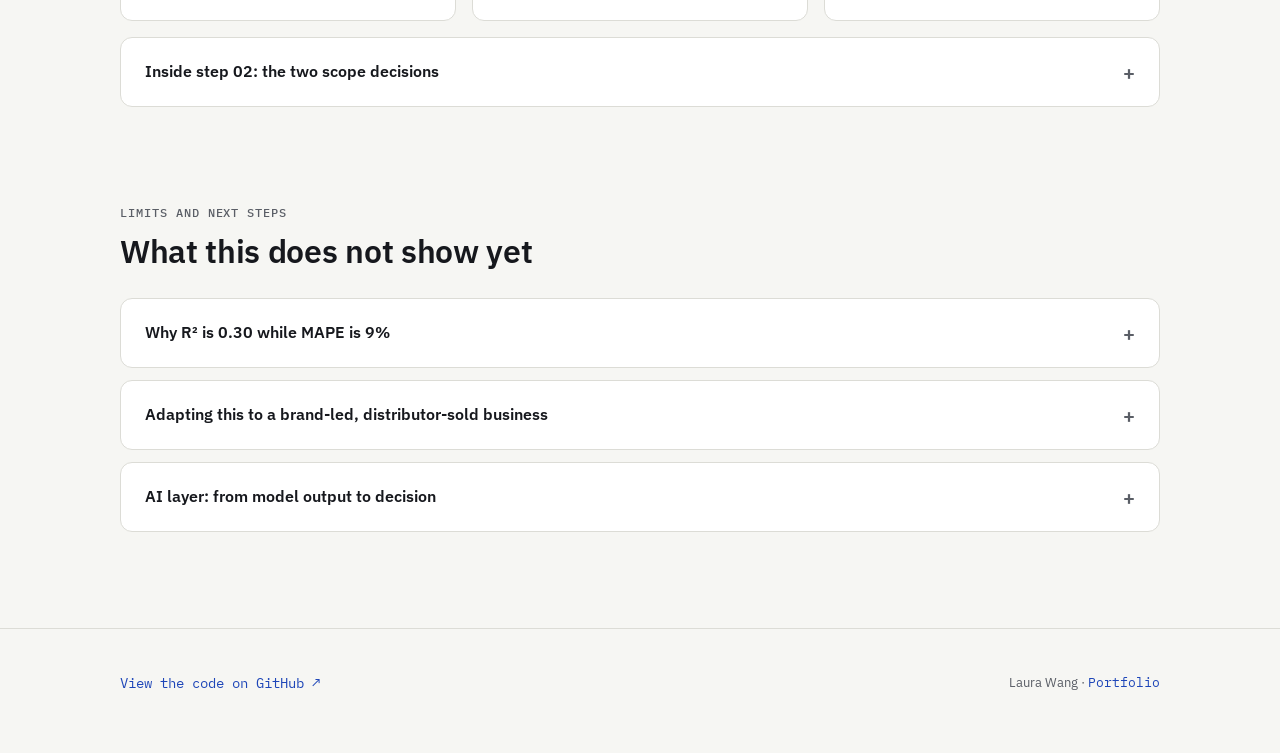
==== commit be444632: "Use site nav on MMM case study page; rewrite hero title and subtitle Co-Authored-By: Claude Sonnet 5" ====
--- a/mmm.html
+++ b/mmm.html
@@ -3,17 +3,17 @@
 <head>
   <meta charset="UTF-8" />
   <meta name="viewport" content="width=device-width, initial-scale=1.0" />
-  <title>MMM Case Study — Laura Wang</title>
+  <title>MMM: A Model to Measure Media Efficiency — Laura Wang</title>
   <meta name="description" content="Case study: a Bayesian marketing mix model (Google Meridian) that predicts revenue well but mis-attributes channel ROI, validated against synthetic ground truth." />
   <link rel="canonical" href="https://laurakeita.github.io/laura-portfolio/mmm.html" />
   <meta property="og:type" content="article" />
-  <meta property="og:title" content="A model can predict revenue well and still credit the wrong channel" />
+  <meta property="og:title" content="MMM: A Model to Measure Media Efficiency" />
   <meta property="og:description" content="Bayesian MMM case study by Laura Wang: prediction checks passed, attribution checks did not." />
   <meta property="og:url" content="https://laurakeita.github.io/laura-portfolio/mmm.html" />
 
   <link rel="preconnect" href="https://fonts.googleapis.com" />
   <link rel="preconnect" href="https://fonts.gstatic.com" crossorigin />
-  <link href="https://fonts.googleapis.com/css2?family=IBM+Plex+Mono:wght@400;500&family=IBM+Plex+Sans:wght@400;500;600;700&display=swap" rel="stylesheet" />
+  <link href="https://fonts.googleapis.com/css2?family=IBM+Plex+Mono:wght@400;500&family=IBM+Plex+Sans:wght@400;500;600;700&family=Inter:wght@500;600;700&family=Lora:wght@700&display=swap" rel="stylesheet" />
 
   <style>
     :root {
@@ -45,7 +45,7 @@
       line-height: 1.6;
       -webkit-font-smoothing: antialiased;
     }
-    a { color: var(--accent); }
+    a { color: var(--accent); text-decoration: none; }
     a:focus-visible, button:focus-visible, summary:focus-visible {
       outline: 2px solid var(--accent);
       outline-offset: 3px;
@@ -97,23 +97,55 @@
       padding: 0 4px;
     }
 
-    /* ---------- Nav ---------- */
-    .topbar {
-      border-bottom: 1px solid var(--border);
-      background: var(--bg);
-    }
-    .topbar .container {
-      display: flex; align-items: center; justify-content: space-between;
-      min-height: 64px; gap: 16px;
-    }
-    .topbar a {
-      font-family: var(--mono); font-size: 13px; color: var(--ink);
-      text-decoration: none; display: inline-flex; align-items: center; min-height: 44px;
-    }
-    .topbar a:hover { color: var(--accent); }
+    /* ---------- Nav (matches the main site) ---------- */
+    :root { --nav-h: 64px; }
+    .nav {
+      position: fixed; top: 0; left: 0; right: 0; height: var(--nav-h); z-index: 100;
+      background: rgba(246,246,243,0.85);
+      -webkit-backdrop-filter: blur(12px); backdrop-filter: blur(12px);
+      border-bottom: 1px solid transparent;
+      transition: border-color 0.18s ease, background 0.18s ease;
+    }
+    .nav.scrolled { background: rgba(246,246,243,0.95); border-color: var(--border); }
+    .nav-inner {
+      height: 100%; max-width: var(--max); margin: 0 auto;
+      padding: 0 clamp(1.25rem, 4vw, 3rem);
+      display: flex; align-items: center; justify-content: space-between; gap: 2rem;
+    }
+    .nav-logo {
+      font-family: 'Lora', serif; font-size: 20px; font-weight: 700;
+      color: var(--ink); letter-spacing: -0.01em; flex-shrink: 0; text-decoration: none;
+    }
+    .nav-logo span { color: var(--accent); }
+    .nav-links { display: flex; gap: 1.75rem; align-items: center; }
+    .nav-links a {
+      font-family: 'Inter', var(--sans); font-size: 14px; font-weight: 500;
+      color: var(--muted); text-decoration: none; white-space: nowrap; transition: color 0.18s ease;
+    }
+    .nav-links a:hover { color: var(--ink); }
+    .hamburger {
+      display: none; flex-direction: column; gap: 5px; cursor: pointer;
+      padding: 4px; background: none; border: none; flex-shrink: 0;
+    }
+    .hamburger span { display: block; width: 20px; height: 2px; background: var(--ink); border-radius: 2px; transition: transform 0.28s ease, opacity 0.28s ease; }
+    .hamburger.open span:nth-child(1) { transform: translateY(7px) rotate(45deg); }
+    .hamburger.open span:nth-child(2) { opacity: 0; }
+    .hamburger.open span:nth-child(3) { transform: translateY(-7px) rotate(-45deg); }
+    .mobile-menu {
+      display: none; position: fixed; top: var(--nav-h); left: 0; right: 0;
+      background: rgba(246,246,243,0.98); border-bottom: 1px solid var(--border);
+      padding: 1.5rem clamp(1.25rem, 4vw, 3rem); flex-direction: column; gap: 1.25rem; z-index: 99;
+    }
+    .mobile-menu.open { display: flex; }
+    .mobile-menu a { font-family: 'Inter', var(--sans); font-size: 15px; font-weight: 500; color: var(--muted); text-decoration: none; }
+    .mobile-menu a:hover { color: var(--ink); }
+    @media (max-width: 760px) {
+      .nav-links { display: none; }
+      .hamburger { display: flex; }
+    }
 
     /* ---------- Hero ---------- */
-    .hero { padding-top: 72px; }
+    .hero { padding-top: calc(var(--nav-h) + 48px); }
     .tldr {
       margin-top: 40px;
       display: grid;
@@ -254,12 +286,27 @@
 </head>
 <body>
 
-<header class="topbar">
-  <div class="container">
-    <a href="index.html#business-analysis-portfolio">← Back to portfolio</a>
-    <a href="index.html">Laura Wang</a>
+<nav class="nav" id="nav">
+  <div class="nav-inner">
+    <a href="index.html#hero" class="nav-logo">Laura <span>Wang</span></a>
+    <ul class="nav-links" style="list-style:none;">
+      <li><a href="index.html#about">About</a></li>
+      <li><a href="index.html#growth-experience">Growth</a></li>
+      <li><a href="index.html#business-analysis-portfolio">Business &amp; Data</a></li>
+      <li><a href="index.html#experience">Experience</a></li>
+    </ul>
+    <button class="hamburger" id="hamburger" aria-label="Toggle menu" aria-expanded="false">
+      <span></span><span></span><span></span>
+    </button>
   </div>
-</header>
+</nav>
+
+<div class="mobile-menu" id="mobile-menu">
+  <a href="index.html#about" class="mobile-link">About</a>
+  <a href="index.html#growth-experience" class="mobile-link">Growth</a>
+  <a href="index.html#business-analysis-portfolio" class="mobile-link">Business &amp; Data</a>
+  <a href="index.html#experience" class="mobile-link">Experience</a>
+</div>
 
 <main>
 
@@ -267,8 +314,8 @@
   <section class="hero" aria-labelledby="title">
     <div class="container">
       <p class="eyebrow">Case study &nbsp;· Marketing mix modeling</p>
-      <h1 id="title">A model can predict revenue well and still credit the wrong channel</h1>
-      <p class="lead">I built a Bayesian marketing mix model in Google Meridian on <span class="num">104</span><!-- src: README.md, Project Structure; MMM_meridian.ipynb cell 9 (time: 104) --> weeks of synthetic data with known channel ROI, then checked whether it recovers the true effects, not only whether it fits revenue.</p>
+      <h1 id="title">MMM: A Model to Measure Media Efficiency</h1>
+      <p class="lead">When I worked at a jewellery brand, measuring performance across media channels became a real problem. Between the gaps in attribution models and the difficulty of tracking offline channel effectiveness, MMM looked like the right solution. So I self-built a Bayesian marketing mix model with Google Meridian to judge cross-channel efficiency and allocate budget based on marginal return. Here I showcase the model on <span class="num">104</span><!-- src: README.md, Project Structure; MMM_meridian.ipynb cell 9 (time: 104) --> weeks of synthetic data.</p>
 
       <div class="tldr">
         <div>
@@ -613,6 +660,30 @@
 </footer>
 
 <script>
+  // Nav: scrolled shadow + mobile hamburger
+  (function () {
+    var nav = document.getElementById('nav');
+    var onScroll = function () { nav.classList.toggle('scrolled', window.scrollY > 20); };
+    window.addEventListener('scroll', onScroll);
+    onScroll();
+
+    var hamburger = document.getElementById('hamburger');
+    var mobileMenu = document.getElementById('mobile-menu');
+    hamburger.addEventListener('click', function () {
+      var isOpen = !mobileMenu.classList.contains('open');
+      mobileMenu.classList.toggle('open', isOpen);
+      hamburger.classList.toggle('open', isOpen);
+      hamburger.setAttribute('aria-expanded', isOpen);
+    });
+    mobileMenu.querySelectorAll('a').forEach(function (a) {
+      a.addEventListener('click', function () {
+        mobileMenu.classList.remove('open');
+        hamburger.classList.remove('open');
+        hamburger.setAttribute('aria-expanded', 'false');
+      });
+    });
+  })();
+
   // Results view toggle
   (function () {
     var buttons = [document.getElementById('btn-roi'), document.getElementById('btn-budget')];
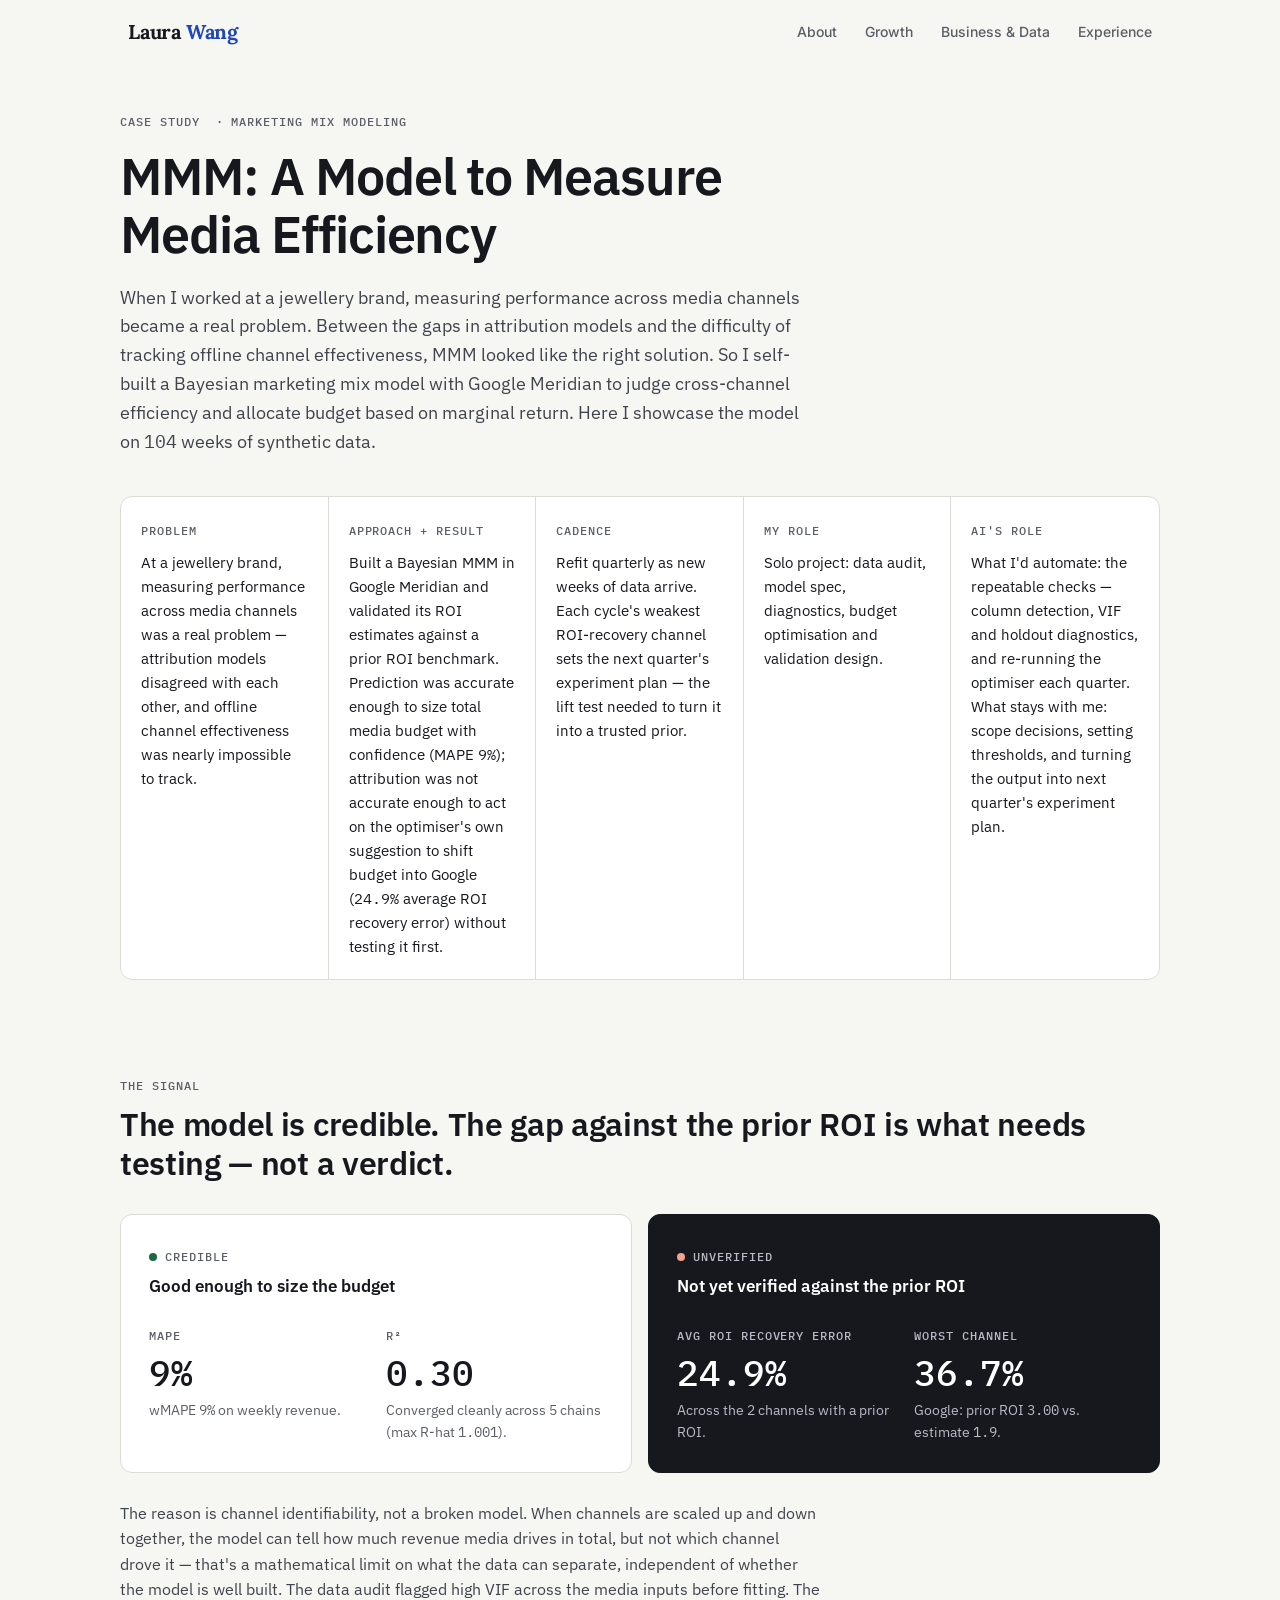
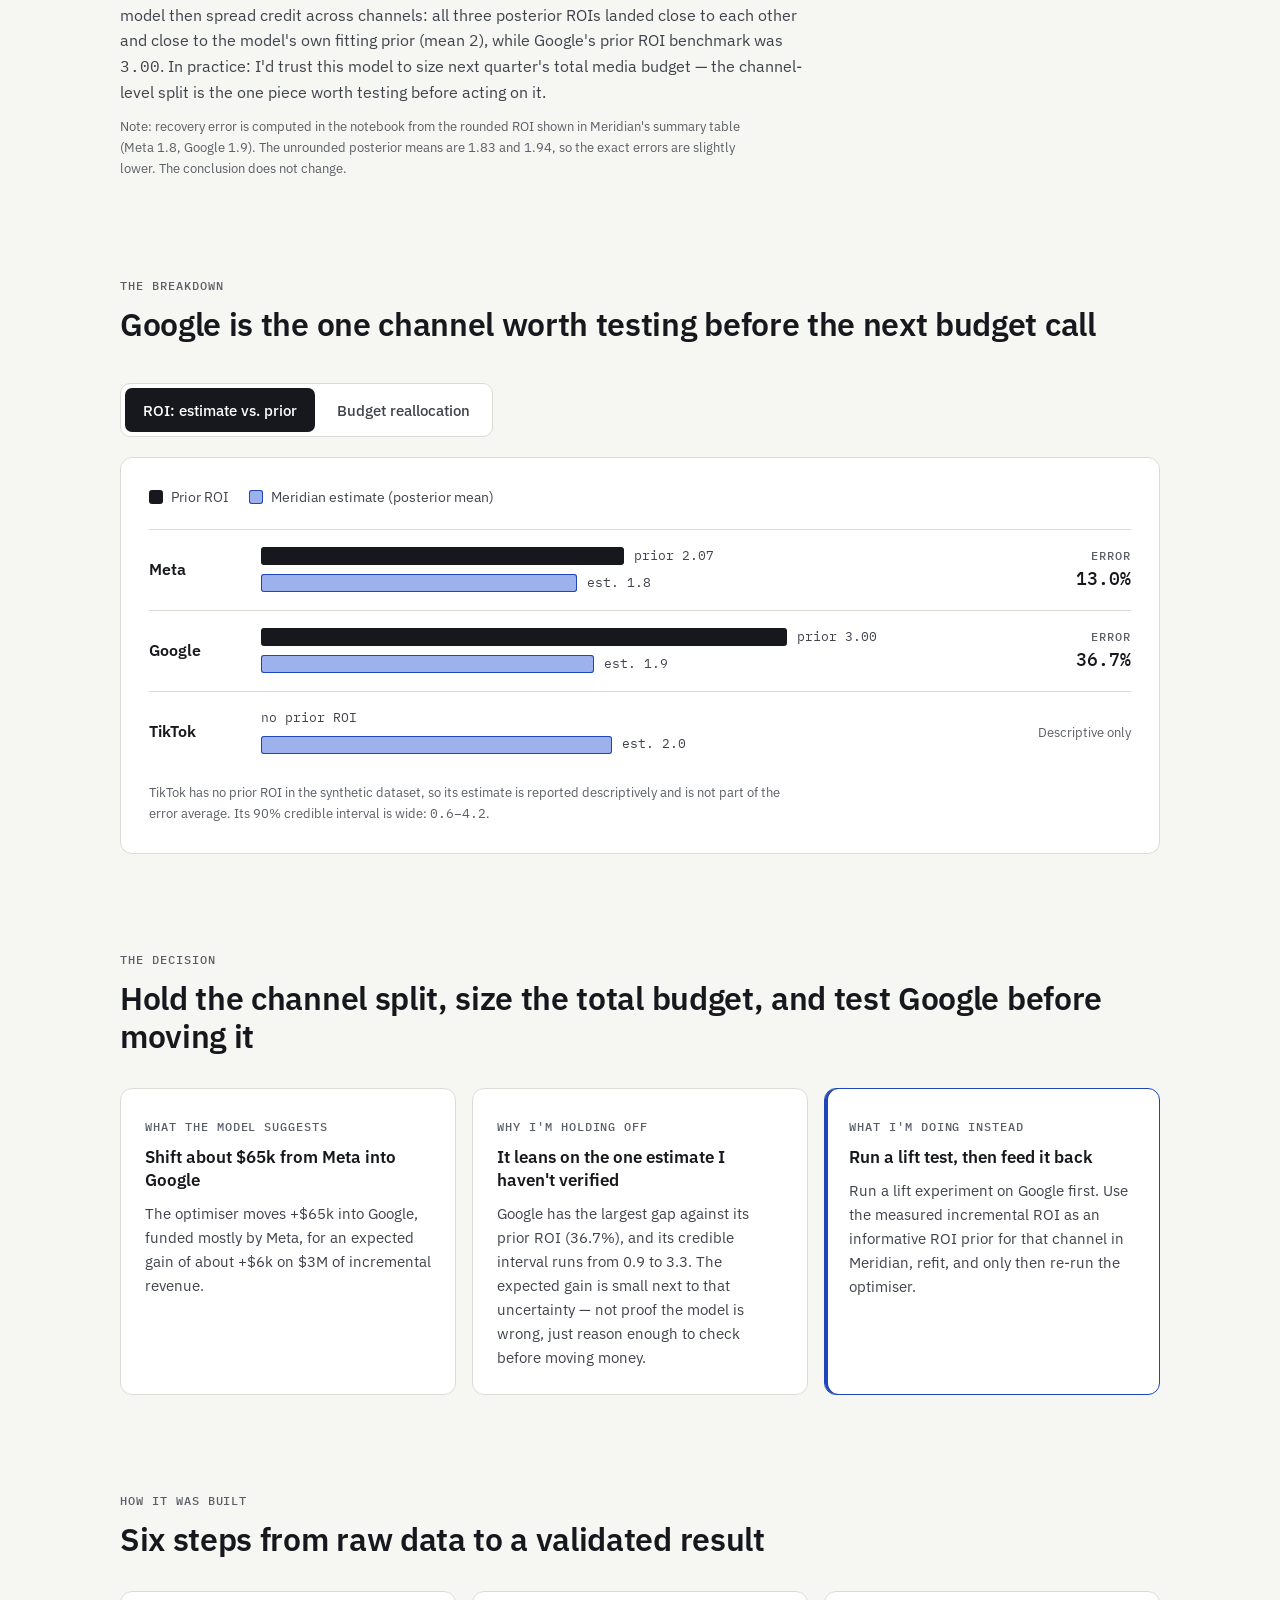
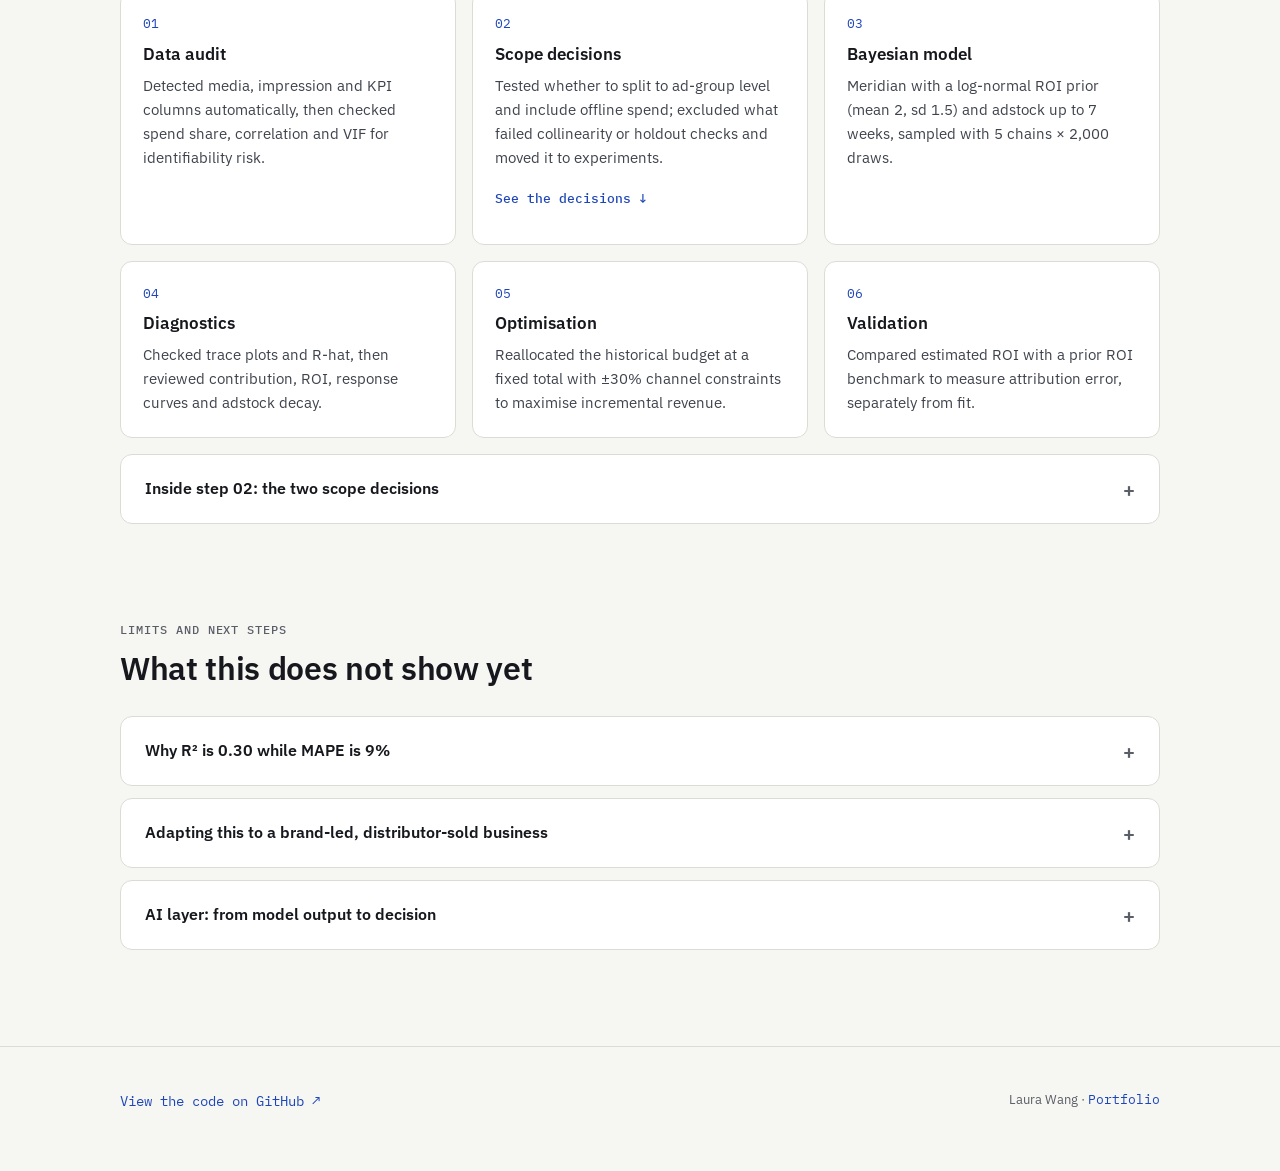
==== commit f2f17e8f: "Rename ground-truth ROI to prior ROI; reframe findings/recommend sections around decisions, not mode" ====
--- a/mmm.html
+++ b/mmm.html
@@ -4,7 +4,7 @@
   <meta charset="UTF-8" />
   <meta name="viewport" content="width=device-width, initial-scale=1.0" />
   <title>MMM: A Model to Measure Media Efficiency — Laura Wang</title>
-  <meta name="description" content="Case study: a Bayesian marketing mix model (Google Meridian) that predicts revenue well but mis-attributes channel ROI, validated against synthetic ground truth." />
+  <meta name="description" content="Case study: a Bayesian marketing mix model (Google Meridian) that predicts revenue well but mis-attributes channel ROI, validated against a prior ROI benchmark." />
   <link rel="canonical" href="https://laurakeita.github.io/laura-portfolio/mmm.html" />
   <meta property="og:type" content="article" />
   <meta property="og:title" content="MMM: A Model to Measure Media Efficiency" />
@@ -320,24 +320,24 @@
       <div class="tldr">
         <div>
           <span class="label">Problem</span>
-          <p>Teams validate MMMs on fit metrics like MAPE. Fit says nothing about whether ROI is credited to the right channel, and budget moves are made on ROI.</p>
+          <p>At a jewellery brand, measuring performance across media channels was a real problem — attribution models disagreed with each other, and offline channel effectiveness was nearly impossible to track.</p>
         </div>
         <div>
-          <span class="label">Approach</span>
-          <p>Bayesian MMM on Meta, Google and TikTok with log-normal ROI priors, with collinearity checks before deciding model scope, then a comparison against ground-truth ROI.</p>
+          <span class="label">Approach + Result</span>
+          <p>Built a Bayesian MMM in Google Meridian and validated its ROI estimates against a prior ROI benchmark. Prediction was accurate enough to size total media budget with confidence (MAPE <span class="num">9%</span><!-- src: MMM_meridian.ipynb cell 12, MAPE 0.087993 -->); attribution was not accurate enough to act on the optimiser's own suggestion to shift budget into Google (<span class="num">24.9%</span><!-- src: MMM_meridian.ipynb cell 18, Average ROI Recovery Error 24.86% --> average ROI recovery error) without testing it first.</p>
         </div>
         <div>
-          <span class="label">Result</span>
-          <p>MAPE <span class="num">9%</span><!-- src: MMM_meridian.ipynb cell 12, MAPE 0.087993 -->, but average ROI recovery error <span class="num">24.9%</span><!-- src: MMM_meridian.ipynb cell 18, Average ROI Recovery Error 24.86% -->. Good prediction, unreliable attribution.</p>
-        </div>
-        <div>
-          <span class="label">Stack</span>
-          <p>Python, Google Meridian, TensorFlow Probability, ArviZ, pandas, statsmodels</p>
+          <span class="label">Cadence</span>
+          <p>Refit quarterly as new weeks of data arrive. Each cycle's weakest ROI-recovery channel sets the next quarter's experiment plan — the lift test needed to turn it into a trusted prior.</p>
         </div>
         <div>
           <span class="label">My role</span>
           <p>Solo project: data audit, model spec, diagnostics, budget optimisation and validation design.</p>
         </div>
+        <div>
+          <span class="label">AI's role</span>
+          <p>What I'd automate: the repeatable checks — column detection, VIF and holdout diagnostics, and re-running the optimiser each quarter. What stays with me: scope decisions, setting thresholds, and turning the output into next quarter's experiment plan.</p>
+        </div>
       </div>
     </div>
   </section>
@@ -345,46 +345,46 @@
   <!-- ================= CORE FINDING ================= -->
   <section aria-labelledby="finding">
     <div class="container">
-      <p class="eyebrow">The core finding</p>
-      <h2 id="finding">Prediction and attribution are different tests</h2>
+      <p class="eyebrow">The signal</p>
+      <h2 id="finding">The model is credible. The gap against the prior ROI is what needs testing — not a verdict.</h2>
 
       <div class="finding-grid">
         <div class="fcard light">
-          <span class="status label"><span class="dot" style="background:#1A6B3C" aria-hidden="true"></span>Passed</span>
-          <h3>Prediction checks passed</h3>
+          <span class="status label"><span class="dot" style="background:#1A6B3C" aria-hidden="true"></span>Credible</span>
+          <h3>Good enough to size the budget</h3>
           <div class="metrics">
-            <div>
-              <span class="label">Max R-hat</span>
-              <div class="metric-val">1.001</div><!-- src: images/rhat_convergence.png (highest box, roi_m ≈ 1.0010); README.md, Key Results -->
-              <p class="metric-note">All parameters converged across <span class="num">5</span><!-- src: MMM_meridian.ipynb cell 12, n_chains=5 --> chains (threshold 1.1).</p>
-            </div>
             <div>
               <span class="label">MAPE</span>
               <div class="metric-val">9%</div><!-- src: MMM_meridian.ipynb cell 12, MAPE 0.087993; outputs/summary_output.html, Model fit metrics -->
               <p class="metric-note">wMAPE <span class="num">9%</span><!-- src: MMM_meridian.ipynb cell 12, wMAPE 0.086645 --> on weekly revenue.</p>
             </div>
+            <div>
+              <span class="label">R²</span>
+              <div class="metric-val">0.30</div><!-- src: MMM_meridian.ipynb cell 12, R_Squared 0.297496 -->
+              <p class="metric-note">Converged cleanly across <span class="num">5</span><!-- src: MMM_meridian.ipynb cell 12, n_chains=5 --> chains (max R-hat <span class="num">1.001</span><!-- src: images/rhat_convergence.png (highest box, roi_m ≈ 1.0010); README.md, Key Results -->).</p>
+            </div>
           </div>
         </div>
 
         <div class="fcard dark">
-          <span class="status label"><span class="dot" style="background:#F2A38F" aria-hidden="true"></span>Did not pass</span>
-          <h3>Attribution check did not</h3>
+          <span class="status label"><span class="dot" style="background:#F2A38F" aria-hidden="true"></span>Unverified</span>
+          <h3>Not yet verified against the prior ROI</h3>
           <div class="metrics">
             <div>
               <span class="label">Avg ROI recovery error</span>
               <div class="metric-val">24.9%</div><!-- src: MMM_meridian.ipynb cell 18, Average ROI Recovery Error 24.86% -->
-              <p class="metric-note">Across the <span class="num">2</span> channels with ground truth.</p>
+              <p class="metric-note">Across the <span class="num">2</span> channels with a prior ROI.</p>
             </div>
             <div>
               <span class="label">Worst channel</span>
               <div class="metric-val">36.7%</div><!-- src: MMM_meridian.ipynb cell 18, Google recovery_error_pct 36.67 -->
-              <p class="metric-note">Google: true ROI <span class="num">3.00</span><!-- src: MMM_meridian.ipynb cell 18, true_roi --> vs. estimate <span class="num">1.9</span><!-- src: MMM_meridian.ipynb cell 18, estimated_roi -->.</p>
+              <p class="metric-note">Google: prior ROI <span class="num">3.00</span><!-- src: MMM_meridian.ipynb cell 18, true_roi --> vs. estimate <span class="num">1.9</span><!-- src: MMM_meridian.ipynb cell 18, estimated_roi -->.</p>
             </div>
           </div>
         </div>
       </div>
 
-      <p class="prose finding-text">The reason is channel identifiability. When channels are scaled up and down together, the model can tell how much revenue media drives in total, but not which channel drove it. The data audit flagged high VIF across the media inputs before fitting. The model then spread credit across channels: all three posterior ROIs landed close to each other and close to the prior mean of <span class="num">2</span><!-- src: MMM_meridian.ipynb cell 10, roi_mu = 2 -->, while Google's true ROI was <span class="num">3.00</span><!-- src: MMM_meridian.ipynb cell 18, true_roi -->.</p>
+      <p class="prose finding-text">The reason is channel identifiability, not a broken model. When channels are scaled up and down together, the model can tell how much revenue media drives in total, but not which channel drove it — that's a mathematical limit on what the data can separate, independent of whether the model is well built. The data audit flagged high VIF across the media inputs before fitting. The model then spread credit across channels: all three posterior ROIs landed close to each other and close to the model's own fitting prior (mean <span class="num">2</span><!-- src: MMM_meridian.ipynb cell 10, roi_mu = 2 -->), while Google's prior ROI benchmark was <span class="num">3.00</span><!-- src: MMM_meridian.ipynb cell 18, true_roi -->. In practice: I'd trust this model to size next quarter's total media budget — the channel-level split is the one piece worth testing before acting on it.</p>
       <p class="footnote">Note: recovery error is computed in the notebook from the rounded ROI shown in Meridian's summary table (Meta 1.8, Google 1.9). The unrounded posterior means are 1.83 and 1.94<!-- src: outputs/summary_output.html, ROI chart data (1.8252, 1.9396); images/roi_by_channel.png -->, so the exact errors are slightly lower. The conclusion does not change.</p>
     </div>
   </section>
@@ -392,18 +392,18 @@
   <!-- ================= EXPLORE ================= -->
   <section aria-labelledby="explore">
     <div class="container">
-      <p class="eyebrow">Explore the results</p>
-      <h2 id="explore">Where the model was right, and where it was not</h2>
+      <p class="eyebrow">The breakdown</p>
+      <h2 id="explore">Google is the one channel worth testing before the next budget call</h2>
 
       <div class="toggle" role="group" aria-label="Choose a results view">
-        <button type="button" id="btn-roi" aria-pressed="true" aria-controls="view-roi">ROI: estimate vs. truth</button>
+        <button type="button" id="btn-roi" aria-pressed="true" aria-controls="view-roi">ROI: estimate vs. prior</button>
         <button type="button" id="btn-budget" aria-pressed="false" aria-controls="view-budget">Budget reallocation</button>
       </div>
 
       <!-- View A -->
       <div class="panel" id="view-roi" role="region" aria-labelledby="btn-roi">
         <div class="legend">
-          <span><i class="swatch truth" aria-hidden="true"></i>Ground truth ROI</span>
+          <span><i class="swatch truth" aria-hidden="true"></i>Prior ROI</span>
           <span><i class="swatch est" aria-hidden="true"></i>Meridian estimate (posterior mean)</span>
         </div>
 
@@ -411,7 +411,7 @@
         <div class="roi-row">
           <span class="roi-name">Meta</span>
           <div class="bars">
-            <div class="bar-line"><span class="bar truth" style="width:calc((100% - 120px) * 2.07 / 3.5)"></span><span class="bar-val">truth 2.07</span><!-- src: MMM_meridian.ipynb cell 18, true_roi --></div>
+            <div class="bar-line"><span class="bar truth" style="width:calc((100% - 120px) * 2.07 / 3.5)"></span><span class="bar-val">prior 2.07</span><!-- src: MMM_meridian.ipynb cell 18, true_roi --></div>
             <div class="bar-line"><span class="bar est" style="width:calc((100% - 120px) * 1.8 / 3.5)"></span><span class="bar-val">est. 1.8</span><!-- src: MMM_meridian.ipynb cell 18, estimated_roi --></div>
           </div>
           <div class="err"><span class="label">Error</span><span class="num">13.0%</span><!-- src: MMM_meridian.ipynb cell 18, recovery_error_pct 13.04 --></div>
@@ -420,7 +420,7 @@
         <div class="roi-row">
           <span class="roi-name">Google</span>
           <div class="bars">
-            <div class="bar-line"><span class="bar truth" style="width:calc((100% - 120px) * 3.00 / 3.5)"></span><span class="bar-val">truth 3.00</span><!-- src: MMM_meridian.ipynb cell 18, true_roi --></div>
+            <div class="bar-line"><span class="bar truth" style="width:calc((100% - 120px) * 3.00 / 3.5)"></span><span class="bar-val">prior 3.00</span><!-- src: MMM_meridian.ipynb cell 18, true_roi --></div>
             <div class="bar-line"><span class="bar est" style="width:calc((100% - 120px) * 1.9 / 3.5)"></span><span class="bar-val">est. 1.9</span><!-- src: MMM_meridian.ipynb cell 18, estimated_roi --></div>
           </div>
           <div class="err"><span class="label">Error</span><span class="num">36.7%</span><!-- src: MMM_meridian.ipynb cell 18, recovery_error_pct 36.67 --></div>
@@ -429,13 +429,13 @@
         <div class="roi-row">
           <span class="roi-name">TikTok</span>
           <div class="bars">
-            <div class="bar-line"><span class="bar-val">no ground truth</span></div>
+            <div class="bar-line"><span class="bar-val">no prior ROI</span></div>
             <div class="bar-line"><span class="bar est" style="width:calc((100% - 120px) * 2.0 / 3.5)"></span><span class="bar-val">est. 2.0</span><!-- src: MMM_meridian.ipynb cell 17, TikTok posterior roi 2.0 (0.6, 4.2) --></div>
           </div>
           <div class="err"><span class="na">Descriptive only</span></div>
         </div>
 
-        <p class="footnote">TikTok has no ground-truth ROI in the synthetic dataset, so its estimate is reported descriptively and is not part of the error average. Its 90% credible interval is wide: <span class="num">0.6–4.2</span><!-- src: MMM_meridian.ipynb cell 17, TikTok posterior roi (0.6, 4.2) -->.</p>
+        <p class="footnote">TikTok has no prior ROI in the synthetic dataset, so its estimate is reported descriptively and is not part of the error average. Its 90% credible interval is wide: <span class="num">0.6–4.2</span><!-- src: MMM_meridian.ipynb cell 17, TikTok posterior roi (0.6, 4.2) -->.</p>
       </div>
 
       <!-- View B -->
@@ -493,22 +493,22 @@
   <!-- ================= RECOMMEND ================= -->
   <section aria-labelledby="recommend">
     <div class="container">
-      <p class="eyebrow">What I would recommend</p>
-      <h2 id="recommend">Test before you move the budget</h2>
+      <p class="eyebrow">The decision</p>
+      <h2 id="recommend">Hold the channel split, size the total budget, and test Google before moving it</h2>
 
       <div class="rec-grid">
         <div class="card">
-          <span class="label">The optimiser says</span>
+          <span class="label">What the model suggests</span>
           <h3>Shift about $65k from Meta into Google</h3>
           <p>The optimiser moves +$65k<!-- src: outputs/optimization_output.html, spend-change chart data --> into Google, funded mostly by Meta, for an expected gain of about +$6k<!-- src: outputs/optimization_output.html, Optimized incremental revenue --> on $3M<!-- src: outputs/optimization_output.html, Non-optimized incremental revenue $3M --> of incremental revenue.</p>
         </div>
         <div class="card">
-          <span class="label">Why not act on it directly</span>
-          <h3>It leans on the least reliable estimate</h3>
-          <p>Google is the channel with the largest recovery error (36.7%<!-- src: MMM_meridian.ipynb cell 18 -->), and its ROI credible interval runs from 0.9 to 3.3<!-- src: MMM_meridian.ipynb cell 17, Google posterior roi 1.9 (0.9, 3.3) -->. The expected gain is small compared with that uncertainty.</p>
+          <span class="label">Why I'm holding off</span>
+          <h3>It leans on the one estimate I haven't verified</h3>
+          <p>Google has the largest gap against its prior ROI (36.7%<!-- src: MMM_meridian.ipynb cell 18 -->), and its credible interval runs from 0.9 to 3.3<!-- src: MMM_meridian.ipynb cell 17, Google posterior roi 1.9 (0.9, 3.3) -->. The expected gain is small next to that uncertainty — not proof the model is wrong, just reason enough to check before moving money.</p>
         </div>
         <div class="card accent">
-          <span class="label">The alternative</span>
+          <span class="label">What I'm doing instead</span>
           <h3>Run a lift test, then feed it back</h3>
           <p>Run a lift experiment on Google first. Use the measured incremental ROI as an informative ROI prior for that channel in Meridian, refit, and only then re-run the optimiser.</p>
         </div>
@@ -552,7 +552,7 @@
         <li class="step">
           <span class="n">06</span>
           <h3>Validation</h3>
-          <p>Compared estimated ROI with the known ground-truth ROI to measure attribution error, separately from fit.</p>
+          <p>Compared estimated ROI with a prior ROI benchmark to measure attribution error, separately from fit.</p>
         </li>
       </ol>
 
@@ -636,7 +636,7 @@
       <div class="limits">
         <details class="block">
           <summary>Why R² is 0.30<!-- src: MMM_meridian.ipynb cell 12, R_Squared 0.297496 --> while MAPE is 9%<!-- src: MMM_meridian.ipynb cell 12, MAPE 0.087993 --></summary>
-          <div class="inner"><p><span class="ph">[EXPLAIN R² vs MAPE]</span></p></div>
+          <div class="inner"><p>R² measures how much of the week-to-week <em>variance</em> in revenue the model explains; MAPE measures the average <em>absolute</em> error on each week's prediction — they penalise the model differently. Baseline (non-media) revenue accounts for <span class="num">68.1%</span><!-- src: outputs/summary_output.html, channel contribution data; README.md, Key Results --> of total contribution, and that baseline's own week-to-week movement is harder for a model built on media regressors to fully capture. That caps how much variance the model can claim credit for (R²), even while its absolute prediction error stays low (MAPE). A low R² here is a property of how much of revenue is baseline versus media-driven, not evidence the model fits poorly.</p></div>
         </details>
         <details class="block">
           <summary>Adapting this to a brand-led, distributor-sold business</summary>
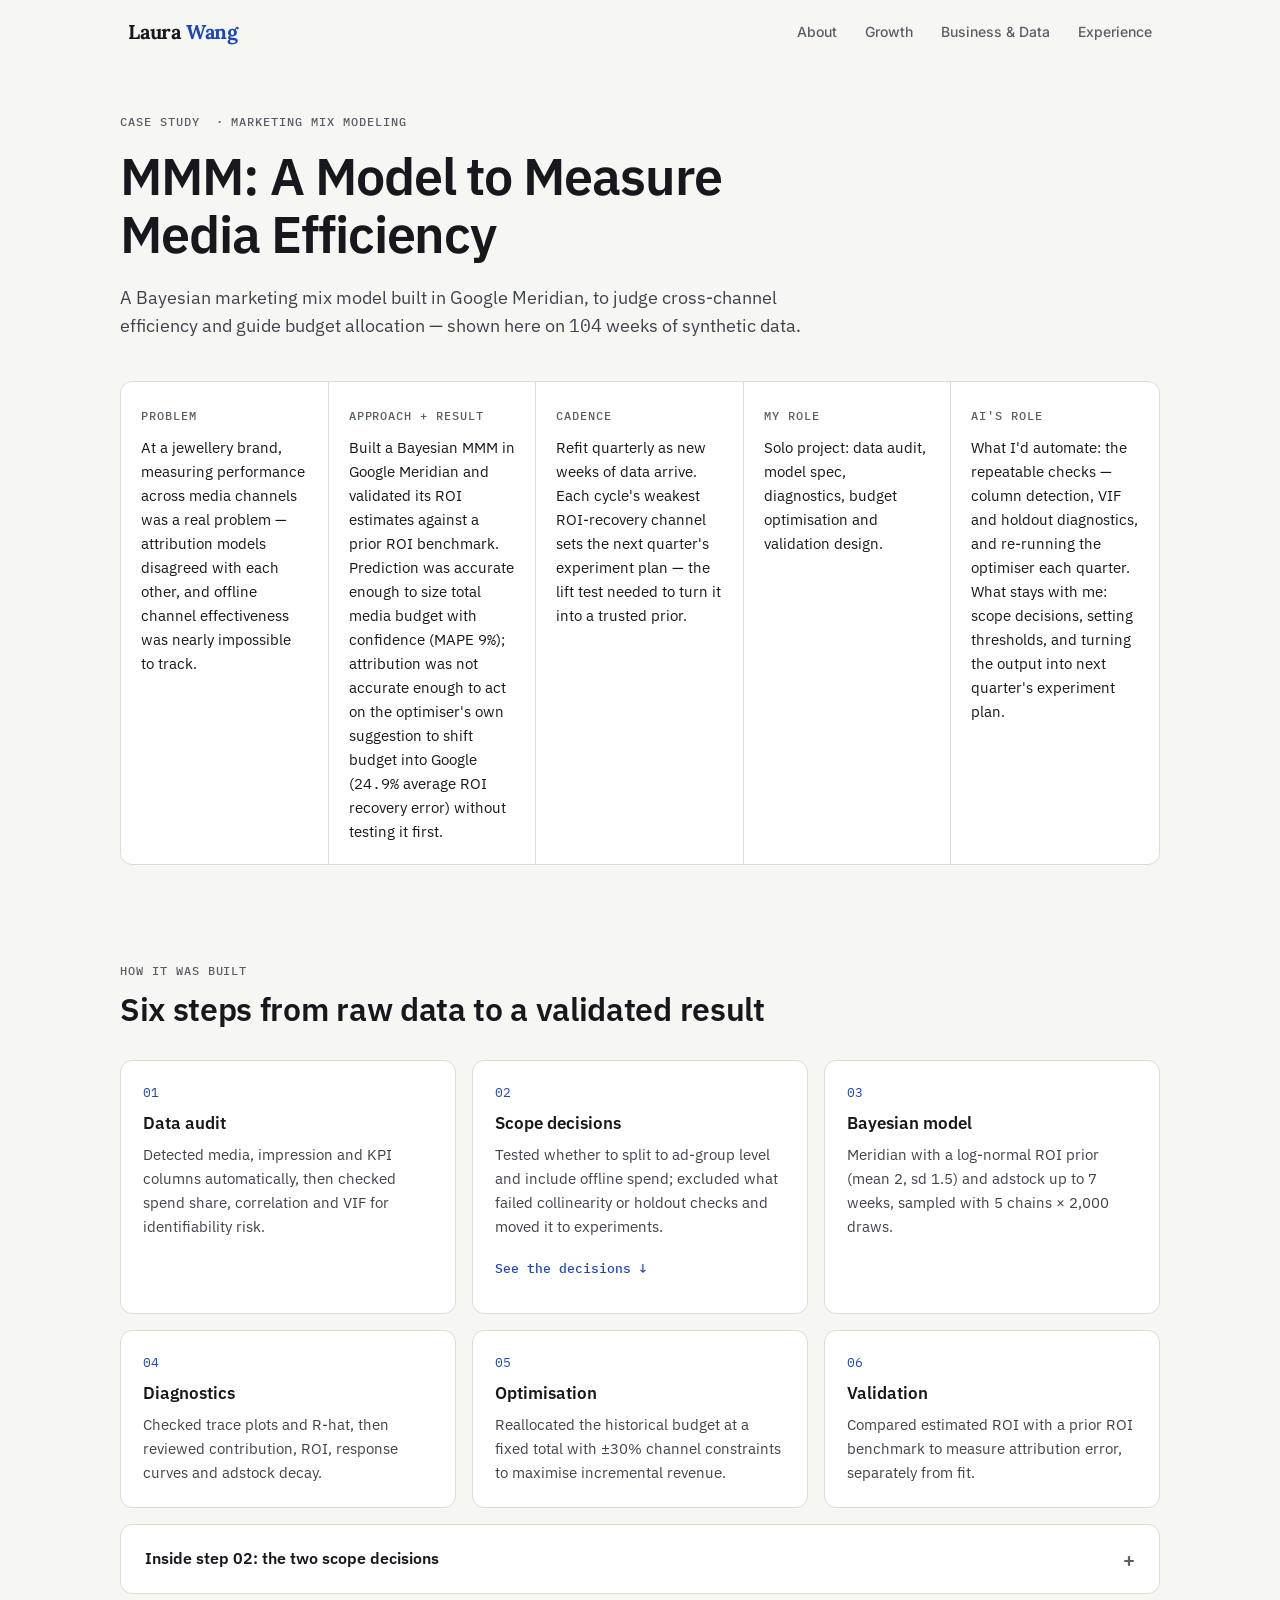
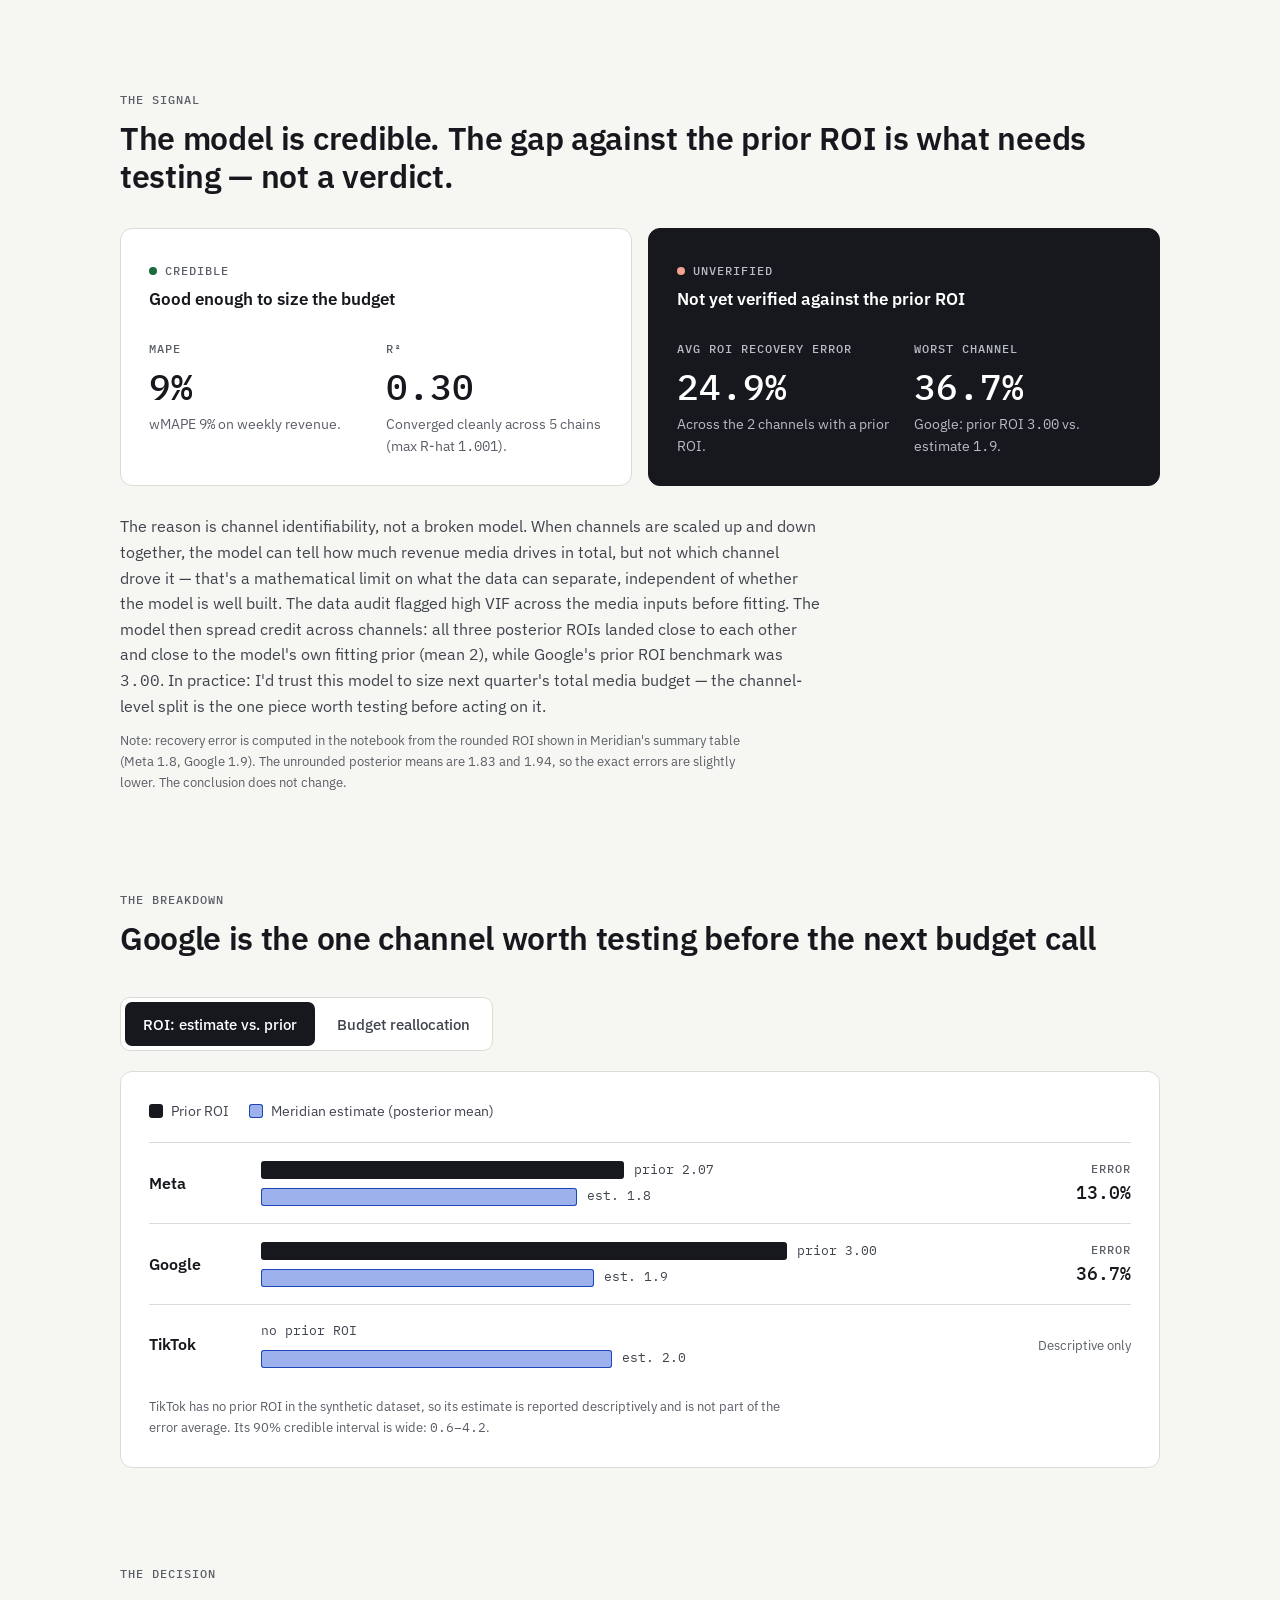
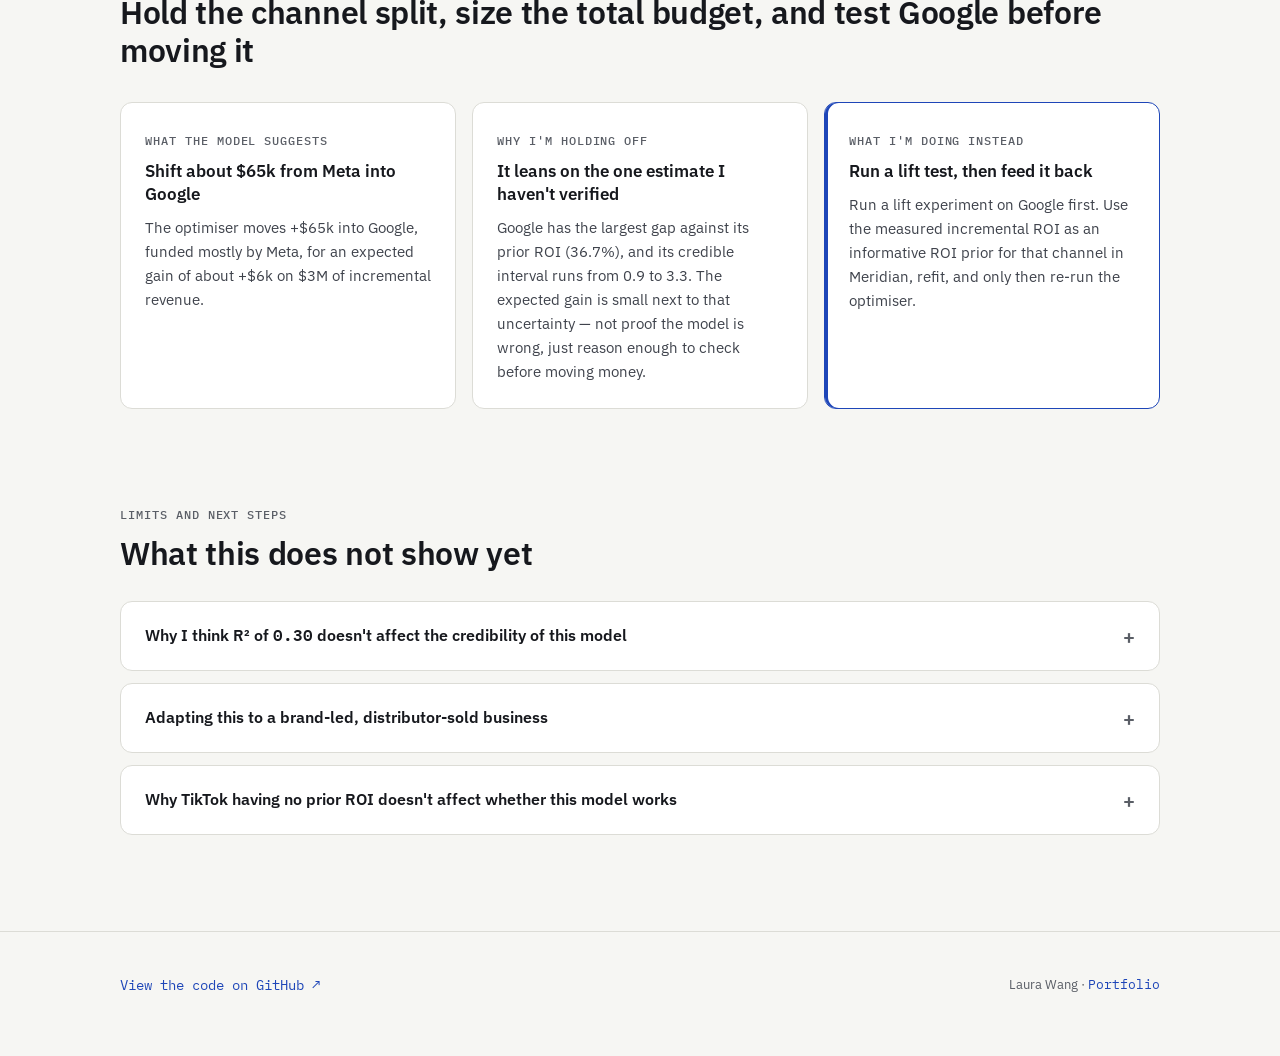
==== commit 25738c1e: "Reorder sections (How it was built before Signal); rewrite hero subtitle; fill R², brand-led, and Ti" ====
--- a/mmm.html
+++ b/mmm.html
@@ -315,7 +315,7 @@
     <div class="container">
       <p class="eyebrow">Case study &nbsp;· Marketing mix modeling</p>
       <h1 id="title">MMM: A Model to Measure Media Efficiency</h1>
-      <p class="lead">When I worked at a jewellery brand, measuring performance across media channels became a real problem. Between the gaps in attribution models and the difficulty of tracking offline channel effectiveness, MMM looked like the right solution. So I self-built a Bayesian marketing mix model with Google Meridian to judge cross-channel efficiency and allocate budget based on marginal return. Here I showcase the model on <span class="num">104</span><!-- src: README.md, Project Structure; MMM_meridian.ipynb cell 9 (time: 104) --> weeks of synthetic data.</p>
+      <p class="lead">A Bayesian marketing mix model built in Google Meridian, to judge cross-channel efficiency and guide budget allocation — shown here on <span class="num">104</span><!-- src: README.md, Project Structure; MMM_meridian.ipynb cell 9 (time: 104) --> weeks of synthetic data.</p>
 
       <div class="tldr">
         <div>
@@ -339,6 +339,117 @@
           <p>What I'd automate: the repeatable checks — column detection, VIF and holdout diagnostics, and re-running the optimiser each quarter. What stays with me: scope decisions, setting thresholds, and turning the output into next quarter's experiment plan.</p>
         </div>
       </div>
+    </div>
+  </section>
+
+  <!-- ================= HOW IT WAS BUILT ================= -->
+  <section aria-labelledby="built">
+    <div class="container">
+      <p class="eyebrow">How it was built</p>
+      <h2 id="built">Six steps from raw data to a validated result</h2>
+
+      <ol class="steps">
+        <li class="step">
+          <span class="n">01</span>
+          <h3>Data audit</h3>
+          <p>Detected media, impression and KPI columns automatically, then checked spend share, correlation and VIF for identifiability risk.</p>
+        </li>
+        <li class="step">
+          <span class="n">02</span>
+          <h3>Scope decisions</h3>
+          <p>Tested whether to split to ad-group level and include offline spend; excluded what failed collinearity or holdout checks and moved it to experiments.</p>
+          <a href="#scope-decisions" id="open-scope">See the decisions ↓</a>
+        </li>
+        <li class="step">
+          <span class="n">03</span>
+          <h3>Bayesian model</h3>
+          <p>Meridian with a log-normal ROI prior (mean 2<!-- src: MMM_meridian.ipynb cell 10, roi_mu = 2 -->, sd 1.5<!-- src: MMM_meridian.ipynb cell 10, roi_sigma = 1.5 -->) and adstock up to 7<!-- src: MMM_meridian.ipynb cell 11, max_lag=7 --> weeks, sampled with 5 chains × 2,000 draws<!-- src: MMM_meridian.ipynb cell 12, n_chains=5, n_keep=2000 -->.</p>
+        </li>
+        <li class="step">
+          <span class="n">04</span>
+          <h3>Diagnostics</h3>
+          <p>Checked trace plots and R-hat, then reviewed contribution, ROI, response curves and adstock decay.</p>
+        </li>
+        <li class="step">
+          <span class="n">05</span>
+          <h3>Optimisation</h3>
+          <p>Reallocated the historical budget at a fixed total with ±30%<!-- src: outputs/optimization_output.html, Optimization scenario --> channel constraints to maximise incremental revenue.</p>
+        </li>
+        <li class="step">
+          <span class="n">06</span>
+          <h3>Validation</h3>
+          <p>Compared estimated ROI with a prior ROI benchmark to measure attribution error, separately from fit.</p>
+        </li>
+      </ol>
+
+      <details class="block" id="scope-decisions">
+        <summary>Inside step 02: the two scope decisions</summary>
+        <div class="inner">
+          <div class="dec-grid">
+
+            <article class="dec">
+              <h3>Should the model go down to ad-group level?</h3>
+              <dl>
+                <div>
+                  <dt>The question</dt>
+                  <dd>Would splitting each platform into ad groups give more useful ROI estimates than one number per channel?</dd>
+                </div>
+                <div>
+                  <dt>Why it is hard</dt>
+                  <dd>More granular inputs multiply the number of media parameters against a fixed number of weekly observations, and ad groups inside one platform usually move together, so their effects become hard to separate.</dd>
+                </div>
+                <div>
+                  <dt>How I tested it</dt>
+                  <dd>
+                    <ul>
+                      <li>Pairwise spend correlation and VIF across candidate ad groups.</li>
+                      <li>Spend variation per ad group (coefficient of variation over time).</li>
+                      <li>Out-of-sample fit on a holdout balanced across time, not one block at the end of the window, comparing in-sample vs. holdout error for the channel-level and ad-group models.</li>
+                      <li>Whether posteriors move away from the priors or simply return them.</li>
+                    </ul>
+                  </dd>
+                </div>
+                <div>
+                  <dt>Decision rule</dt>
+                  <dd>Keep the more granular spec only if collinearity is acceptable and holdout error does not degrade. Thresholds: <span class="ph">[VIF THRESHOLD]</span>, <span class="ph">[MAX ACCEPTABLE HOLDOUT ERROR GAP]</span>. If the rule fails, keep the model at channel level, exclude ad-group splits from the MMM, and measure them with in-platform experiments (A/B or conversion-lift tests).</dd>
+                </div>
+                <div>
+                  <dt>Outcome</dt>
+                  <dd>I tested the ad-group split in an earlier iteration. Ad groups within the same platform moved together too closely, so the multicollinearity was too high for the model to separate their effects. I kept the model at channel level and left ad-group questions to in-platform experiments.</dd>
+                </div>
+              </dl>
+            </article>
+
+            <article class="dec">
+              <h3>Should offline channel budgets be included?</h3>
+              <dl>
+                <div>
+                  <dt>The question</dt>
+                  <dd>Should offline spend enter the model as a media channel alongside digital?</dd>
+                </div>
+                <div>
+                  <dt>Why it is hard</dt>
+                  <dd>Offline spend is often flighted in a few bursts that coincide with seasonal peaks, so its effect can be confounded with seasonality and baseline, and there are few independent data points.</dd>
+                </div>
+                <div>
+                  <dt>How I tested it</dt>
+                  <dd>The same four checks as the ad-group decision, plus whether offline flights overlap with seasonal peaks or with large digital pushes.</dd>
+                </div>
+                <div>
+                  <dt>Decision rule</dt>
+                  <dd>Include offline only if it passes the same thresholds. If it fails, exclude it from the MMM, estimate it with a geo experiment (test vs. control regions), and feed the result back into the MMM as an ROI prior.</dd>
+                </div>
+                <div>
+                  <dt>Outcome</dt>
+                  <dd><span class="ph">[WHAT I DECIDED AND WHY]</span> In the final model, offline discounting enters as a control variable, not as a media channel.<!-- src: MMM_meridian.ipynb cell 8, controls=['Offline Discount'] --></dd>
+                </div>
+              </dl>
+            </article>
+
+          </div>
+          <p class="closing">Excluding a channel from the model is a measurement decision, not a statement that the channel does not work.</p>
+        </div>
+      </details>
     </div>
   </section>
 
@@ -516,117 +627,6 @@
     </div>
   </section>
 
-  <!-- ================= HOW IT WAS BUILT ================= -->
-  <section aria-labelledby="built">
-    <div class="container">
-      <p class="eyebrow">How it was built</p>
-      <h2 id="built">Six steps from raw data to a validated result</h2>
-
-      <ol class="steps">
-        <li class="step">
-          <span class="n">01</span>
-          <h3>Data audit</h3>
-          <p>Detected media, impression and KPI columns automatically, then checked spend share, correlation and VIF for identifiability risk.</p>
-        </li>
-        <li class="step">
-          <span class="n">02</span>
-          <h3>Scope decisions</h3>
-          <p>Tested whether to split to ad-group level and include offline spend; excluded what failed collinearity or holdout checks and moved it to experiments.</p>
-          <a href="#scope-decisions" id="open-scope">See the decisions ↓</a>
-        </li>
-        <li class="step">
-          <span class="n">03</span>
-          <h3>Bayesian model</h3>
-          <p>Meridian with a log-normal ROI prior (mean 2<!-- src: MMM_meridian.ipynb cell 10, roi_mu = 2 -->, sd 1.5<!-- src: MMM_meridian.ipynb cell 10, roi_sigma = 1.5 -->) and adstock up to 7<!-- src: MMM_meridian.ipynb cell 11, max_lag=7 --> weeks, sampled with 5 chains × 2,000 draws<!-- src: MMM_meridian.ipynb cell 12, n_chains=5, n_keep=2000 -->.</p>
-        </li>
-        <li class="step">
-          <span class="n">04</span>
-          <h3>Diagnostics</h3>
-          <p>Checked trace plots and R-hat, then reviewed contribution, ROI, response curves and adstock decay.</p>
-        </li>
-        <li class="step">
-          <span class="n">05</span>
-          <h3>Optimisation</h3>
-          <p>Reallocated the historical budget at a fixed total with ±30%<!-- src: outputs/optimization_output.html, Optimization scenario --> channel constraints to maximise incremental revenue.</p>
-        </li>
-        <li class="step">
-          <span class="n">06</span>
-          <h3>Validation</h3>
-          <p>Compared estimated ROI with a prior ROI benchmark to measure attribution error, separately from fit.</p>
-        </li>
-      </ol>
-
-      <details class="block" id="scope-decisions">
-        <summary>Inside step 02: the two scope decisions</summary>
-        <div class="inner">
-          <div class="dec-grid">
-
-            <article class="dec">
-              <h3>Should the model go down to ad-group level?</h3>
-              <dl>
-                <div>
-                  <dt>The question</dt>
-                  <dd>Would splitting each platform into ad groups give more useful ROI estimates than one number per channel?</dd>
-                </div>
-                <div>
-                  <dt>Why it is hard</dt>
-                  <dd>More granular inputs multiply the number of media parameters against a fixed number of weekly observations, and ad groups inside one platform usually move together, so their effects become hard to separate.</dd>
-                </div>
-                <div>
-                  <dt>How I tested it</dt>
-                  <dd>
-                    <ul>
-                      <li>Pairwise spend correlation and VIF across candidate ad groups.</li>
-                      <li>Spend variation per ad group (coefficient of variation over time).</li>
-                      <li>Out-of-sample fit on a holdout balanced across time, not one block at the end of the window, comparing in-sample vs. holdout error for the channel-level and ad-group models.</li>
-                      <li>Whether posteriors move away from the priors or simply return them.</li>
-                    </ul>
-                  </dd>
-                </div>
-                <div>
-                  <dt>Decision rule</dt>
-                  <dd>Keep the more granular spec only if collinearity is acceptable and holdout error does not degrade. Thresholds: <span class="ph">[VIF THRESHOLD]</span>, <span class="ph">[MAX ACCEPTABLE HOLDOUT ERROR GAP]</span>. If the rule fails, keep the model at channel level, exclude ad-group splits from the MMM, and measure them with in-platform experiments (A/B or conversion-lift tests).</dd>
-                </div>
-                <div>
-                  <dt>Outcome</dt>
-                  <dd>I tested the ad-group split in an earlier iteration. Ad groups within the same platform moved together too closely, so the multicollinearity was too high for the model to separate their effects. I kept the model at channel level and left ad-group questions to in-platform experiments.</dd>
-                </div>
-              </dl>
-            </article>
-
-            <article class="dec">
-              <h3>Should offline channel budgets be included?</h3>
-              <dl>
-                <div>
-                  <dt>The question</dt>
-                  <dd>Should offline spend enter the model as a media channel alongside digital?</dd>
-                </div>
-                <div>
-                  <dt>Why it is hard</dt>
-                  <dd>Offline spend is often flighted in a few bursts that coincide with seasonal peaks, so its effect can be confounded with seasonality and baseline, and there are few independent data points.</dd>
-                </div>
-                <div>
-                  <dt>How I tested it</dt>
-                  <dd>The same four checks as the ad-group decision, plus whether offline flights overlap with seasonal peaks or with large digital pushes.</dd>
-                </div>
-                <div>
-                  <dt>Decision rule</dt>
-                  <dd>Include offline only if it passes the same thresholds. If it fails, exclude it from the MMM, estimate it with a geo experiment (test vs. control regions), and feed the result back into the MMM as an ROI prior.</dd>
-                </div>
-                <div>
-                  <dt>Outcome</dt>
-                  <dd><span class="ph">[WHAT I DECIDED AND WHY]</span> In the final model, offline discounting enters as a control variable, not as a media channel.<!-- src: MMM_meridian.ipynb cell 8, controls=['Offline Discount'] --></dd>
-                </div>
-              </dl>
-            </article>
-
-          </div>
-          <p class="closing">Excluding a channel from the model is a measurement decision, not a statement that the channel does not work.</p>
-        </div>
-      </details>
-    </div>
-  </section>
-
   <!-- ================= LIMITS ================= -->
   <section aria-labelledby="limits">
     <div class="container">
@@ -635,16 +635,16 @@
 
       <div class="limits">
         <details class="block">
-          <summary>Why R² is 0.30<!-- src: MMM_meridian.ipynb cell 12, R_Squared 0.297496 --> while MAPE is 9%<!-- src: MMM_meridian.ipynb cell 12, MAPE 0.087993 --></summary>
+          <summary><span>Why I think R² of <span class="num">0.30</span><!-- src: MMM_meridian.ipynb cell 12, R_Squared 0.297496 --> doesn't affect the credibility of this model</span></summary>
           <div class="inner"><p>R² measures how much of the week-to-week <em>variance</em> in revenue the model explains; MAPE measures the average <em>absolute</em> error on each week's prediction — they penalise the model differently. Baseline (non-media) revenue accounts for <span class="num">68.1%</span><!-- src: outputs/summary_output.html, channel contribution data; README.md, Key Results --> of total contribution, and that baseline's own week-to-week movement is harder for a model built on media regressors to fully capture. That caps how much variance the model can claim credit for (R²), even while its absolute prediction error stays low (MAPE). A low R² here is a property of how much of revenue is baseline versus media-driven, not evidence the model fits poorly.</p></div>
         </details>
         <details class="block">
           <summary>Adapting this to a brand-led, distributor-sold business</summary>
-          <div class="inner"><p><span class="ph">[PLACEHOLDER: BRAND-LED / DISTRIBUTOR ADAPTATION]</span></p></div>
+          <div class="inner"><p>Three changes, in priority order, plus one that applies regardless. First: get sell-out (POS) data instead of sell-in. Sell-in reflects the distributor's own ordering and inventory decisions — stocking cycles, trade deals, quarter-end pushes — not real consumer demand, which is why it doesn't work well as an MMM's dependent variable; sell-out, pulled from a retail partner's POS system or bought as syndicated data, is the real sales signal and the industry default. Second: trade promotion needs its own variable, separate from media. Retailer discounts, displays and trade deals often move sell-out more than media does, and a promotion also pulls forward future purchases — a dip right after the promotion that a naive model would misread as decay rather than borrowed demand. Third, only if POS data genuinely isn't available: fall back to a brand metric media can move directly — brand mention volume, or branded search — and model the link from that metric to sell-through as a separate step. Alongside all three: lengthen the adstock window. This project's adstock decays over <span class="num">7</span><!-- src: MMM_meridian.ipynb cell 11, max_lag=7 --> weeks because an e-commerce purchase follows exposure quickly; a distributor-sold brand has a longer, lumpier path from exposure to an actual sale, so the carryover window needs to stretch to match it.</p></div>
         </details>
         <details class="block">
-          <summary>AI layer: from model output to decision</summary>
-          <div class="inner"><p><span class="ph">[PLACEHOLDER: AI LAYER]</span></p></div>
+          <summary>Why TikTok having no prior ROI doesn't affect whether this model works</summary>
+          <div class="inner"><p>TikTok is fit with exactly the same mechanism as Meta and Google — the same shared prior, the same MCMC process — and it converges and produces a usable estimate (<span class="num">2.0</span><!-- src: MMM_meridian.ipynb cell 17, TikTok posterior roi 2.0 --> ROI, a share of total contribution) like any other channel. Meridian doesn't need an external benchmark to fit a channel; only this case study's validation step does. The missing prior ROI is a gap in what I can check for that one channel, not a gap in the model itself. Separately: because all three channels are estimated jointly from correlated spend, TikTok's result still interacts with Meta's and Google's — that's the collinearity finding above, not a consequence of the missing benchmark.</p></div>
         </details>
       </div>
     </div>
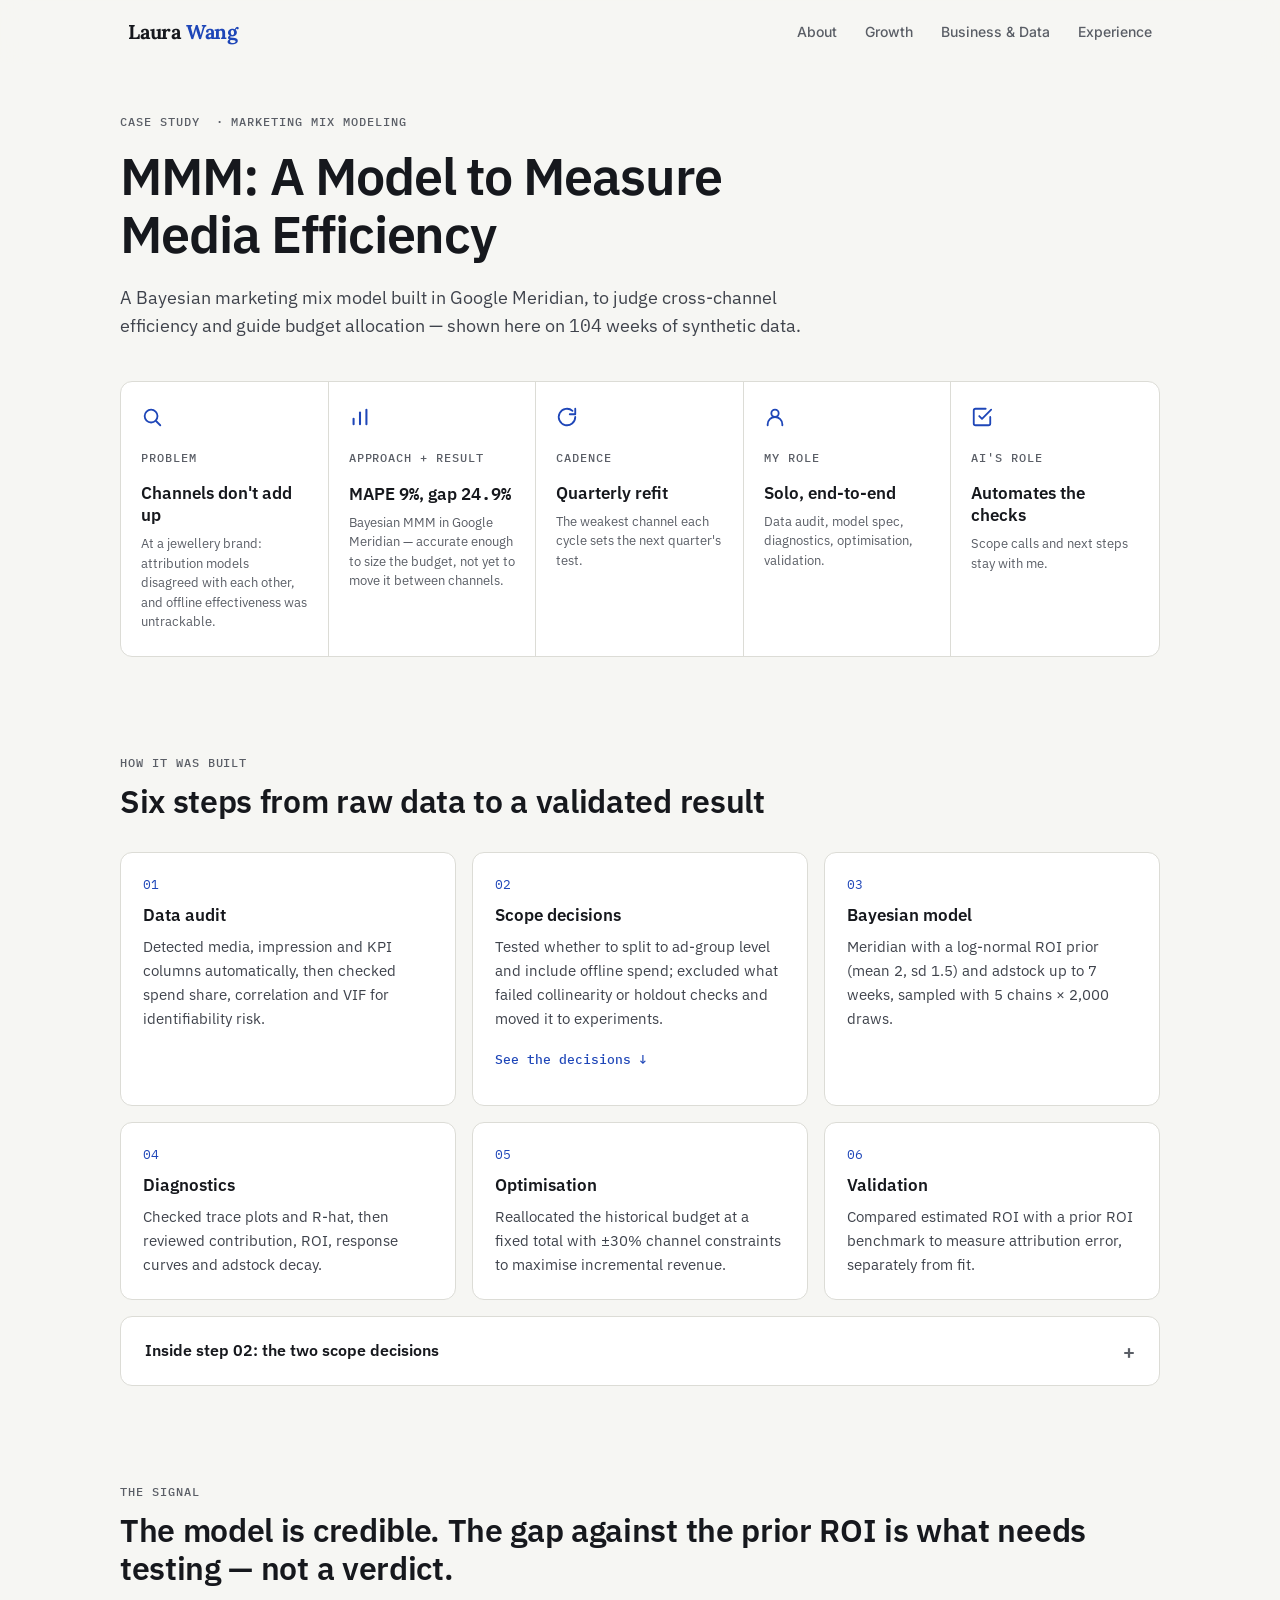
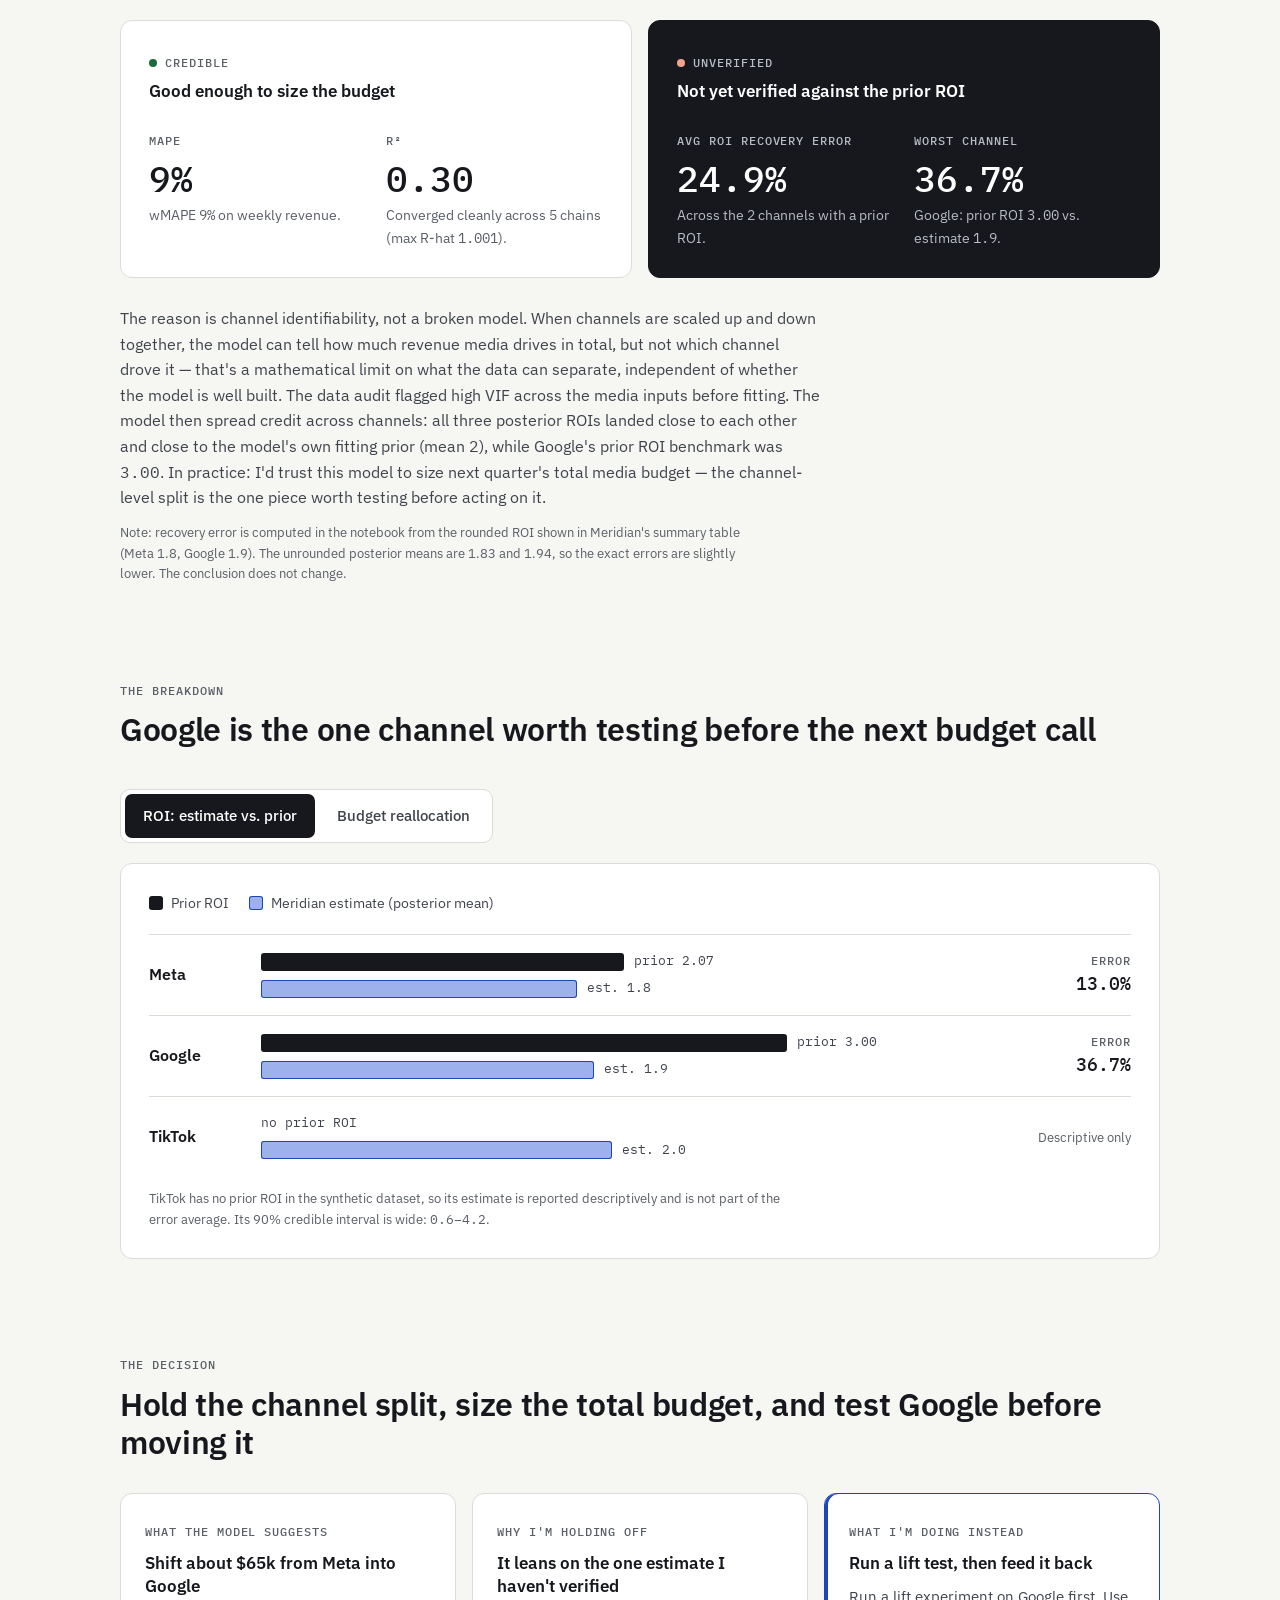
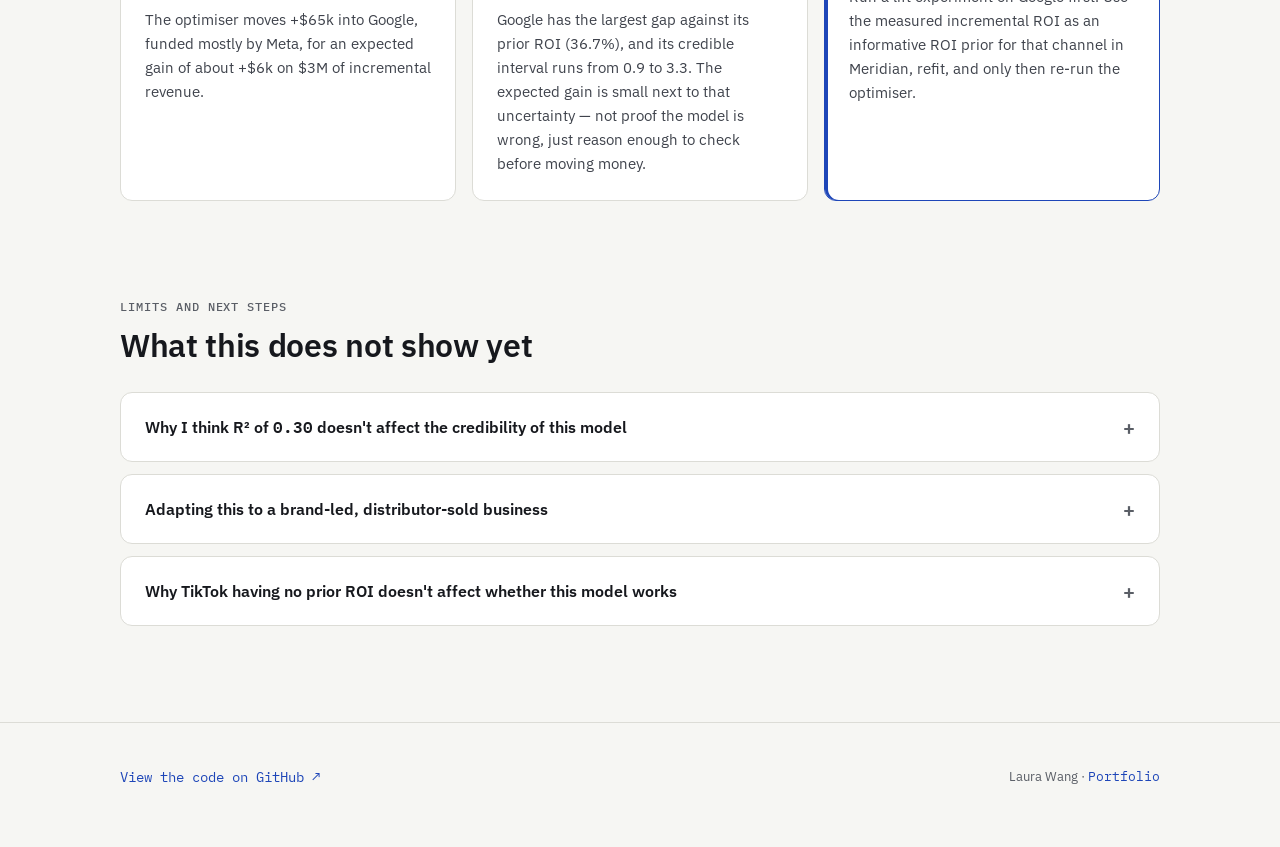
==== commit 068d8181: "Redesign TL;DR grid as icon + headline + support tiles Co-Authored-By: Claude Sonnet 5 <noreply@anth" ====
--- a/mmm.html
+++ b/mmm.html
@@ -155,9 +155,13 @@
       background: var(--surface);
       overflow: hidden;
     }
-    .tldr > div { padding: 20px; border-right: 1px solid var(--border); }
+    .tldr > div { padding: 24px 20px; border-right: 1px solid var(--border); }
     .tldr > div:last-child { border-right: 0; }
     .tldr p { font-size: 0.9375rem; margin-top: 8px; color: var(--ink); }
+    .tldr-icon { display: block; width: 22px; height: 22px; color: var(--accent); margin-bottom: 16px; }
+    .tldr-icon svg { display: block; width: 100%; height: 100%; }
+    .tldr p.tldr-head { font-size: 1.0625rem; font-weight: 600; color: var(--ink); line-height: 1.3; margin: 12px 0 8px; }
+    .tldr p.tldr-support { font-size: 0.8125rem; color: var(--muted); line-height: 1.5; margin-top: 0; }
     @media (max-width: 960px) {
       .tldr { grid-template-columns: 1fr 1fr; }
       .tldr > div { border-bottom: 1px solid var(--border); }
@@ -319,24 +323,34 @@
 
       <div class="tldr">
         <div>
+          <span class="tldr-icon" aria-hidden="true"><svg viewBox="0 0 24 24" fill="none" stroke="currentColor" stroke-width="2" stroke-linecap="round" stroke-linejoin="round"><circle cx="11" cy="11" r="7"/><line x1="21" y1="21" x2="16.65" y2="16.65"/></svg></span>
           <span class="label">Problem</span>
-          <p>At a jewellery brand, measuring performance across media channels was a real problem — attribution models disagreed with each other, and offline channel effectiveness was nearly impossible to track.</p>
+          <p class="tldr-head">Channels don't add up</p>
+          <p class="tldr-support">At a jewellery brand: attribution models disagreed with each other, and offline effectiveness was untrackable.</p>
         </div>
         <div>
+          <span class="tldr-icon" aria-hidden="true"><svg viewBox="0 0 24 24" fill="none" stroke="currentColor" stroke-width="2.25" stroke-linecap="round" stroke-linejoin="round"><line x1="5" y1="20" x2="5" y2="14"/><line x1="12" y1="20" x2="12" y2="7"/><line x1="19" y1="20" x2="19" y2="4"/></svg></span>
           <span class="label">Approach + Result</span>
-          <p>Built a Bayesian MMM in Google Meridian and validated its ROI estimates against a prior ROI benchmark. Prediction was accurate enough to size total media budget with confidence (MAPE <span class="num">9%</span><!-- src: MMM_meridian.ipynb cell 12, MAPE 0.087993 -->); attribution was not accurate enough to act on the optimiser's own suggestion to shift budget into Google (<span class="num">24.9%</span><!-- src: MMM_meridian.ipynb cell 18, Average ROI Recovery Error 24.86% --> average ROI recovery error) without testing it first.</p>
+          <p class="tldr-head">MAPE <span class="num">9%</span><!-- src: MMM_meridian.ipynb cell 12, MAPE 0.087993 -->, gap <span class="num">24.9%</span><!-- src: MMM_meridian.ipynb cell 18, Average ROI Recovery Error 24.86% --></p>
+          <p class="tldr-support">Bayesian MMM in Google Meridian — accurate enough to size the budget, not yet to move it between channels.</p>
         </div>
         <div>
+          <span class="tldr-icon" aria-hidden="true"><svg viewBox="0 0 24 24" fill="none" stroke="currentColor" stroke-width="2" stroke-linecap="round" stroke-linejoin="round"><path d="M21 12a9 9 0 1 1-3-6.7"/><polyline points="21 3 21 9 15 9"/></svg></span>
           <span class="label">Cadence</span>
-          <p>Refit quarterly as new weeks of data arrive. Each cycle's weakest ROI-recovery channel sets the next quarter's experiment plan — the lift test needed to turn it into a trusted prior.</p>
+          <p class="tldr-head">Quarterly refit</p>
+          <p class="tldr-support">The weakest channel each cycle sets the next quarter's test.</p>
         </div>
         <div>
+          <span class="tldr-icon" aria-hidden="true"><svg viewBox="0 0 24 24" fill="none" stroke="currentColor" stroke-width="2" stroke-linecap="round" stroke-linejoin="round"><circle cx="12" cy="8" r="4"/><path d="M4 21v-1a8 8 0 0 1 16 0v1"/></svg></span>
           <span class="label">My role</span>
-          <p>Solo project: data audit, model spec, diagnostics, budget optimisation and validation design.</p>
+          <p class="tldr-head">Solo, end-to-end</p>
+          <p class="tldr-support">Data audit, model spec, diagnostics, optimisation, validation.</p>
         </div>
         <div>
+          <span class="tldr-icon" aria-hidden="true"><svg viewBox="0 0 24 24" fill="none" stroke="currentColor" stroke-width="2" stroke-linecap="round" stroke-linejoin="round"><path d="M9 11l3 3L22 4"/><path d="M21 12v7a2 2 0 0 1-2 2H5a2 2 0 0 1-2-2V5a2 2 0 0 1 2-2h11"/></svg></span>
           <span class="label">AI's role</span>
-          <p>What I'd automate: the repeatable checks — column detection, VIF and holdout diagnostics, and re-running the optimiser each quarter. What stays with me: scope decisions, setting thresholds, and turning the output into next quarter's experiment plan.</p>
+          <p class="tldr-head">Automates the checks</p>
+          <p class="tldr-support">Scope calls and next steps stay with me.</p>
         </div>
       </div>
     </div>
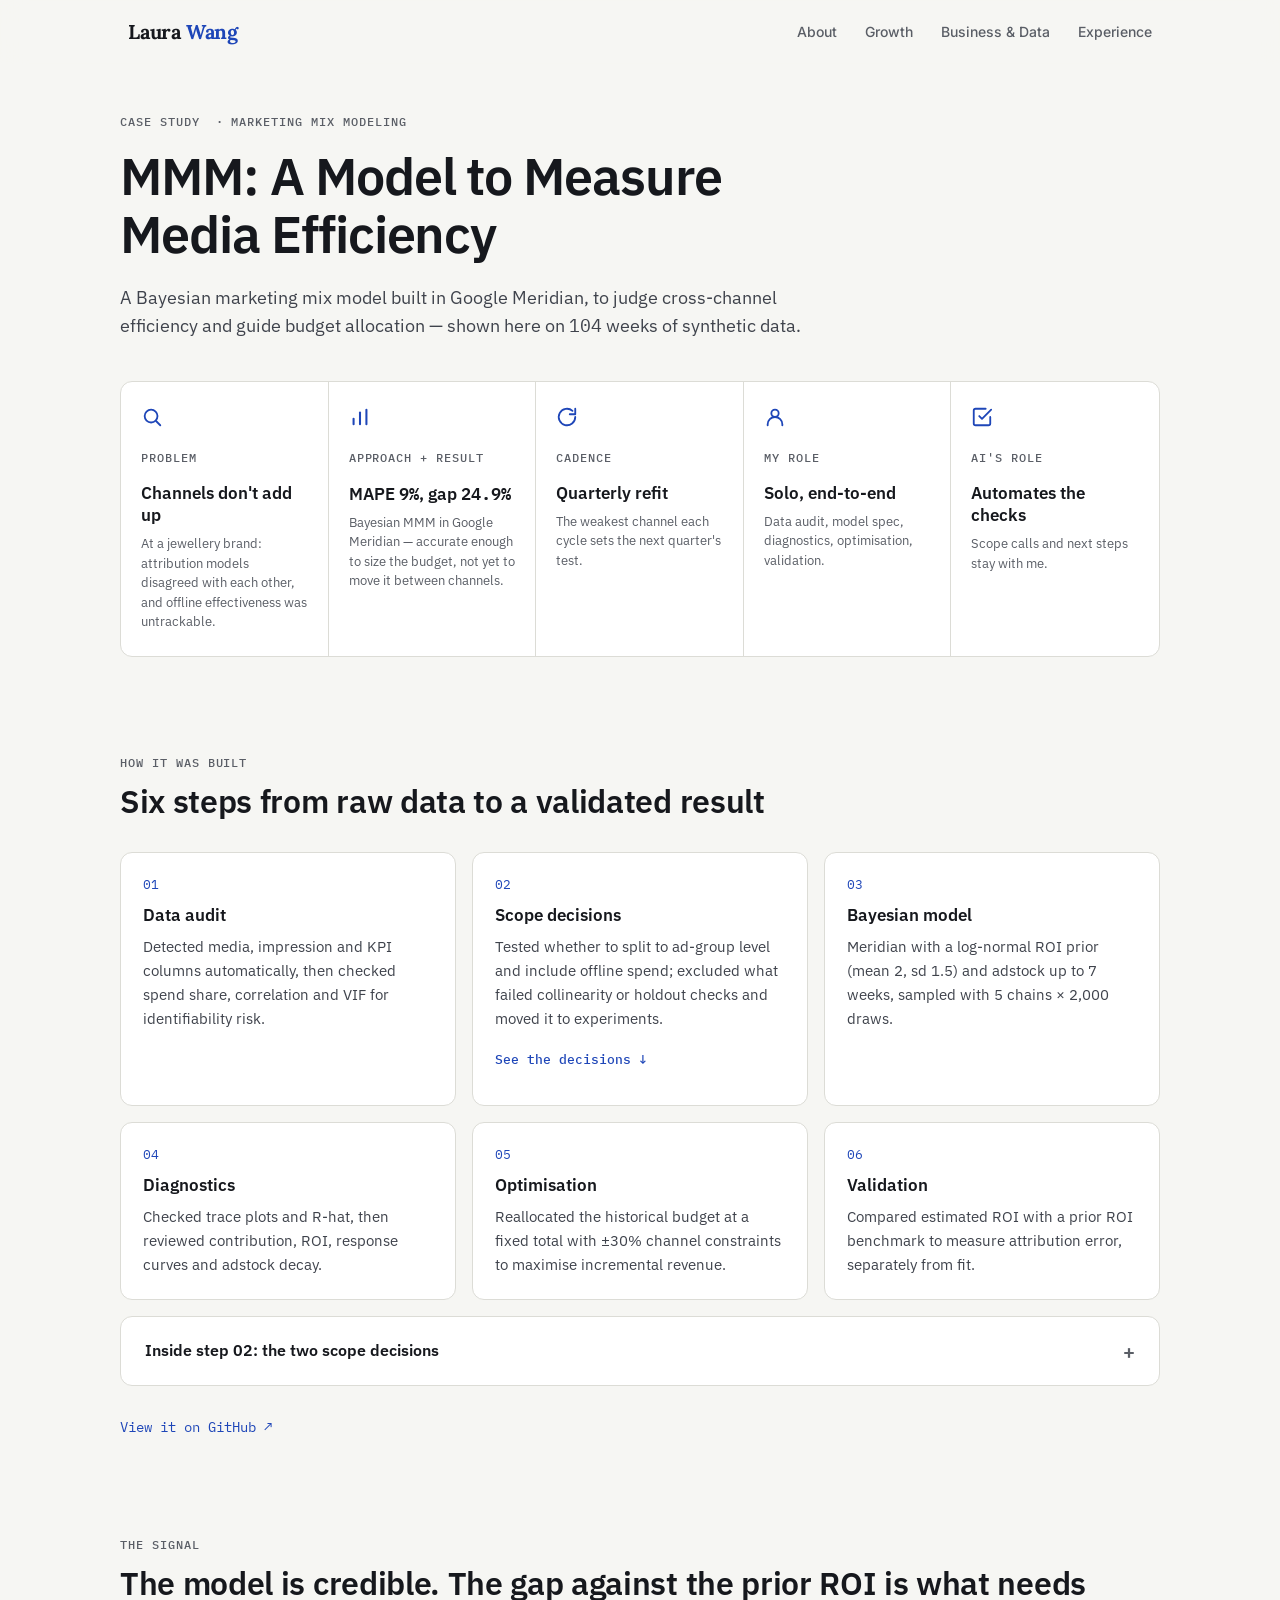
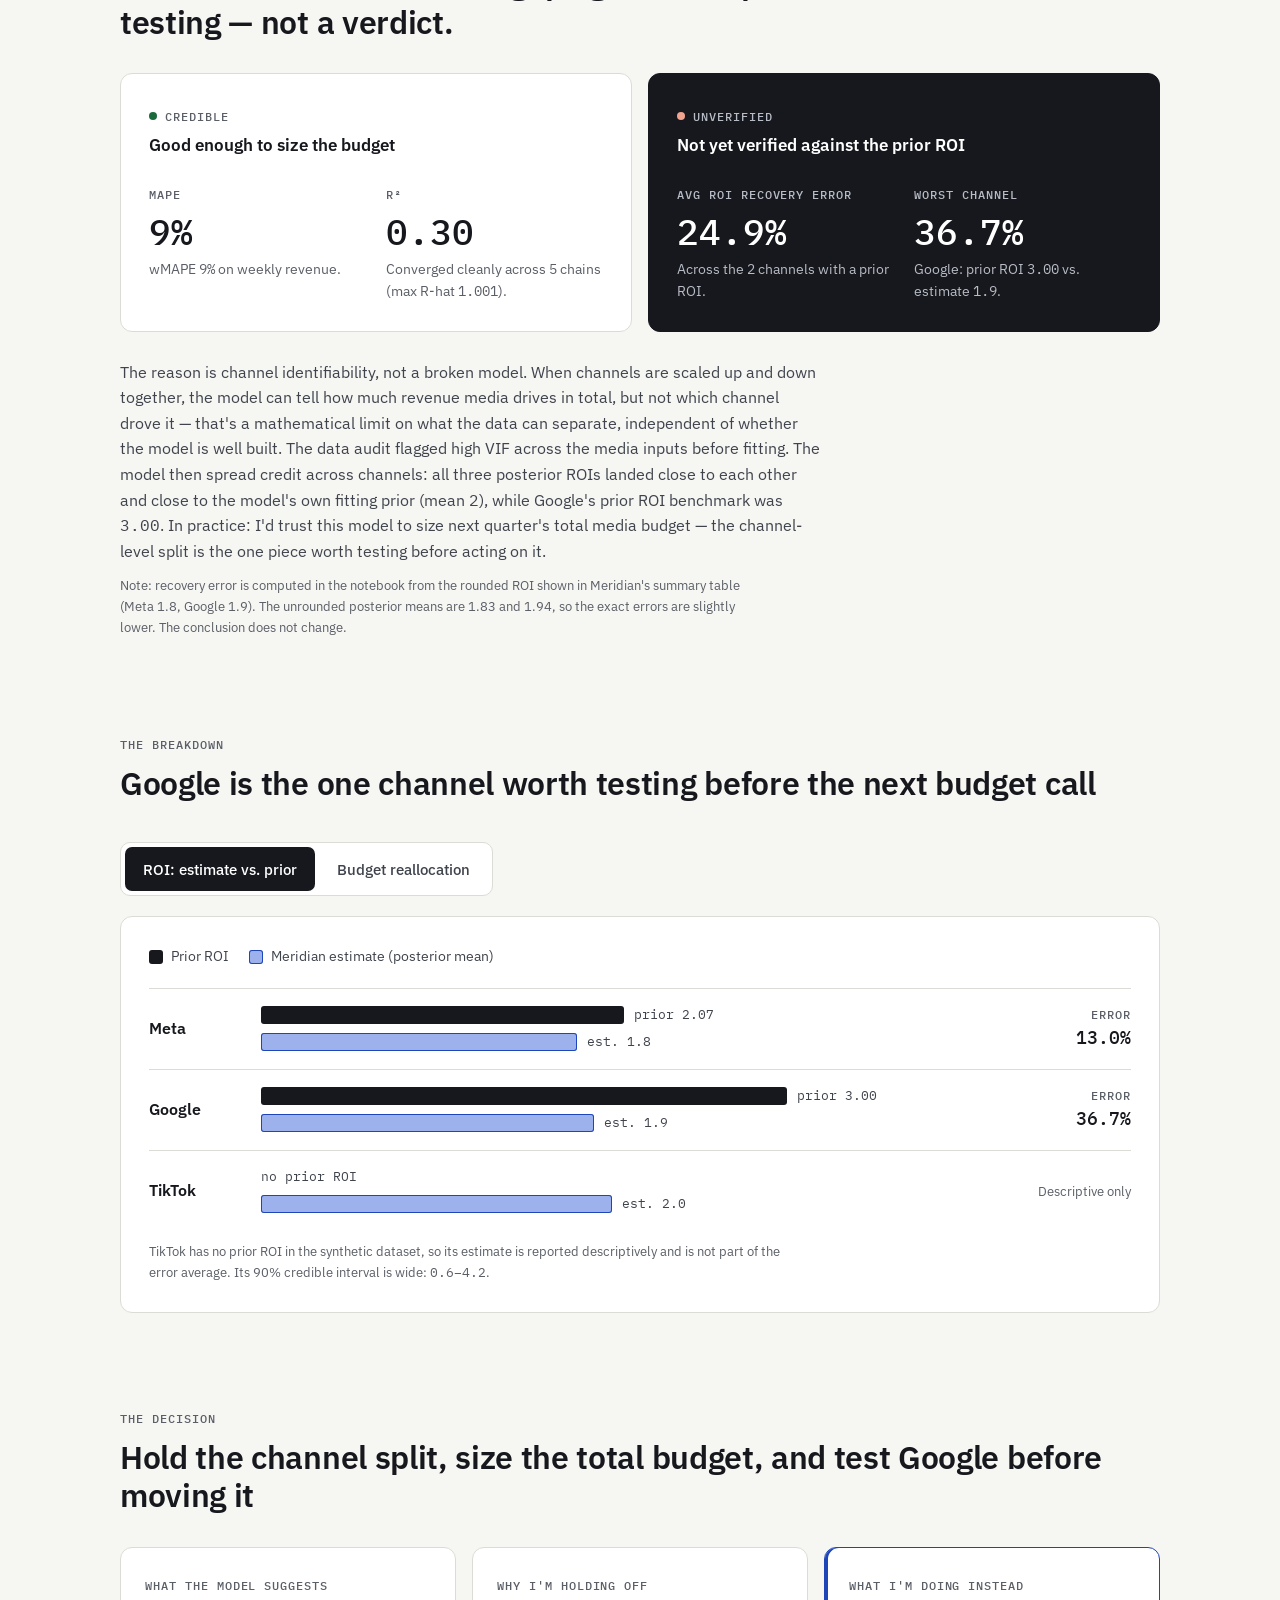
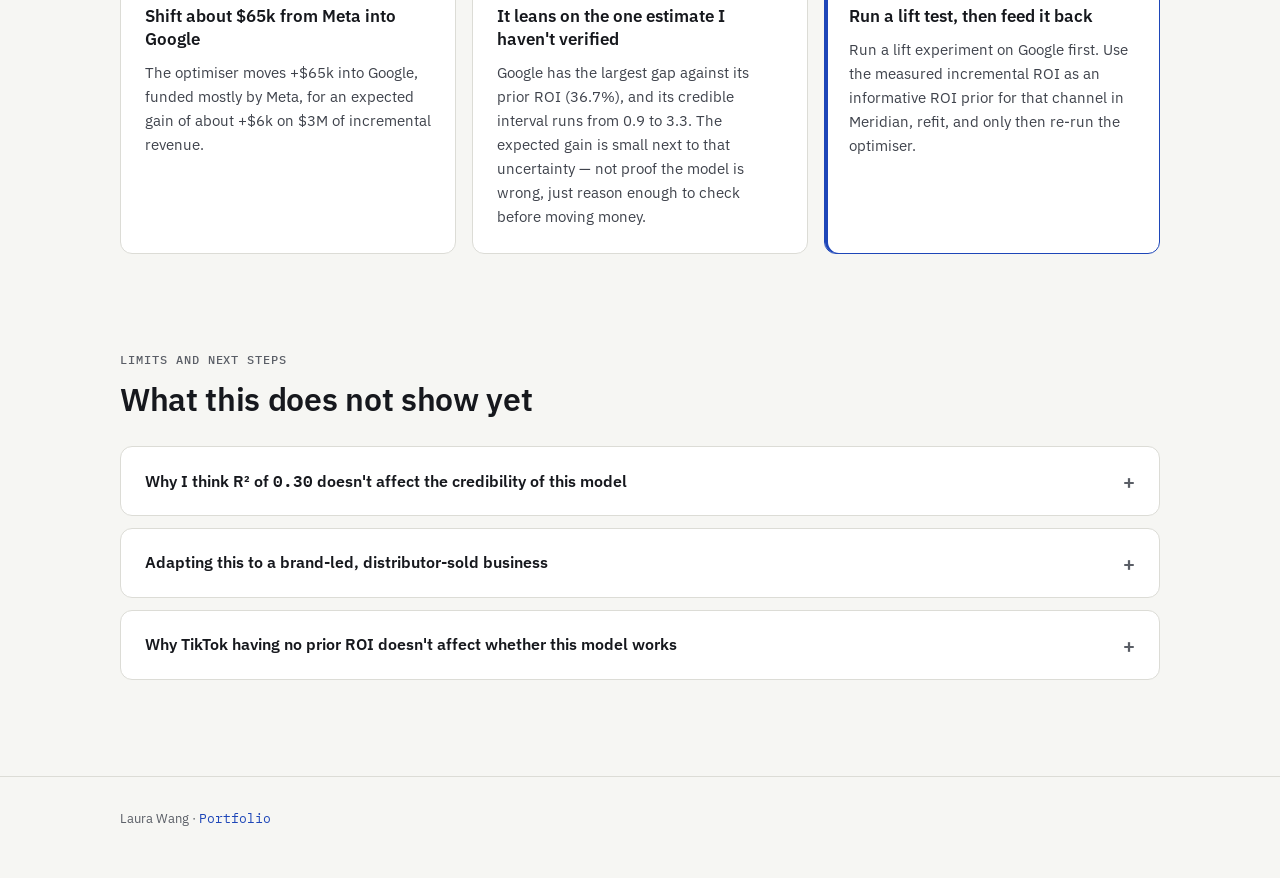
==== commit 188d14a8: "Fill remaining Step 02 placeholders (VIF/holdout thresholds, offline outcome); add holdout evidence " ====
--- a/mmm.html
+++ b/mmm.html
@@ -425,11 +425,11 @@
                 </div>
                 <div>
                   <dt>Decision rule</dt>
-                  <dd>Keep the more granular spec only if collinearity is acceptable and holdout error does not degrade. Thresholds: <span class="ph">[VIF THRESHOLD]</span>, <span class="ph">[MAX ACCEPTABLE HOLDOUT ERROR GAP]</span>. If the rule fails, keep the model at channel level, exclude ad-group splits from the MMM, and measure them with in-platform experiments (A/B or conversion-lift tests).</dd>
+                  <dd>Keep the more granular spec only if collinearity is acceptable and holdout error does not degrade. Thresholds: VIF under <span class="num">10</span> (the standard textbook cutoff), and holdout MAPE no more than <span class="num">50%</span> relatively worse than in-sample MAPE. If the rule fails, keep the model at channel level, exclude ad-group splits from the MMM, and measure them with in-platform experiments (A/B or conversion-lift tests).</dd>
                 </div>
                 <div>
                   <dt>Outcome</dt>
-                  <dd>I tested the ad-group split in an earlier iteration. Ad groups within the same platform moved together too closely, so the multicollinearity was too high for the model to separate their effects. I kept the model at channel level and left ad-group questions to in-platform experiments.</dd>
+                  <dd>I tested the ad-group split in an earlier iteration. Ad groups within the same platform moved together too closely, so the multicollinearity was too high for the model to separate their effects — and holdout MAPE and R² both got worse at the ad-group level, the same direction of evidence as the collinearity check. I kept the model at channel level and left ad-group questions to in-platform experiments.</dd>
                 </div>
               </dl>
             </article>
@@ -455,7 +455,7 @@
                 </div>
                 <div>
                   <dt>Outcome</dt>
-                  <dd><span class="ph">[WHAT I DECIDED AND WHY]</span> In the final model, offline discounting enters as a control variable, not as a media channel.<!-- src: MMM_meridian.ipynb cell 8, controls=['Offline Discount'] --></dd>
+                  <dd>I actually computed a spend-equivalent figure for the offline discount and tested it as a media channel in an earlier iteration — not preserved in this notebook. Holdout MAPE got noticeably worse with it included, which is exactly what this decision rule is built to catch, so I reverted it to a control variable. A worse holdout result for a rejected specification doesn't undercut the final model's own MAPE — if anything, it's evidence the selection process did its job. In the final model, offline discounting enters as a control variable, not as a media channel.<!-- src: MMM_meridian.ipynb cell 8, controls=['Offline Discount'] --></dd>
                 </div>
               </dl>
             </article>
@@ -464,6 +464,8 @@
           <p class="closing">Excluding a channel from the model is a measurement decision, not a statement that the channel does not work.</p>
         </div>
       </details>
+
+      <p style="margin-top: 28px;"><a href="https://github.com/laurakeita/meridian-mmm-attribution-validation" target="_blank" rel="noopener" style="font-family: var(--mono); font-size: 14px;">View it on GitHub ↗</a></p>
     </div>
   </section>
 
@@ -668,7 +670,6 @@
 
 <footer>
   <div class="container">
-    <a href="https://github.com/laurakeita/meridian-mmm-attribution-validation" target="_blank" rel="noopener">View the code on GitHub ↗</a>
     <small>Laura Wang · <a href="index.html" style="font-size:13px;min-height:0;display:inline">Portfolio</a></small>
   </div>
 </footer>
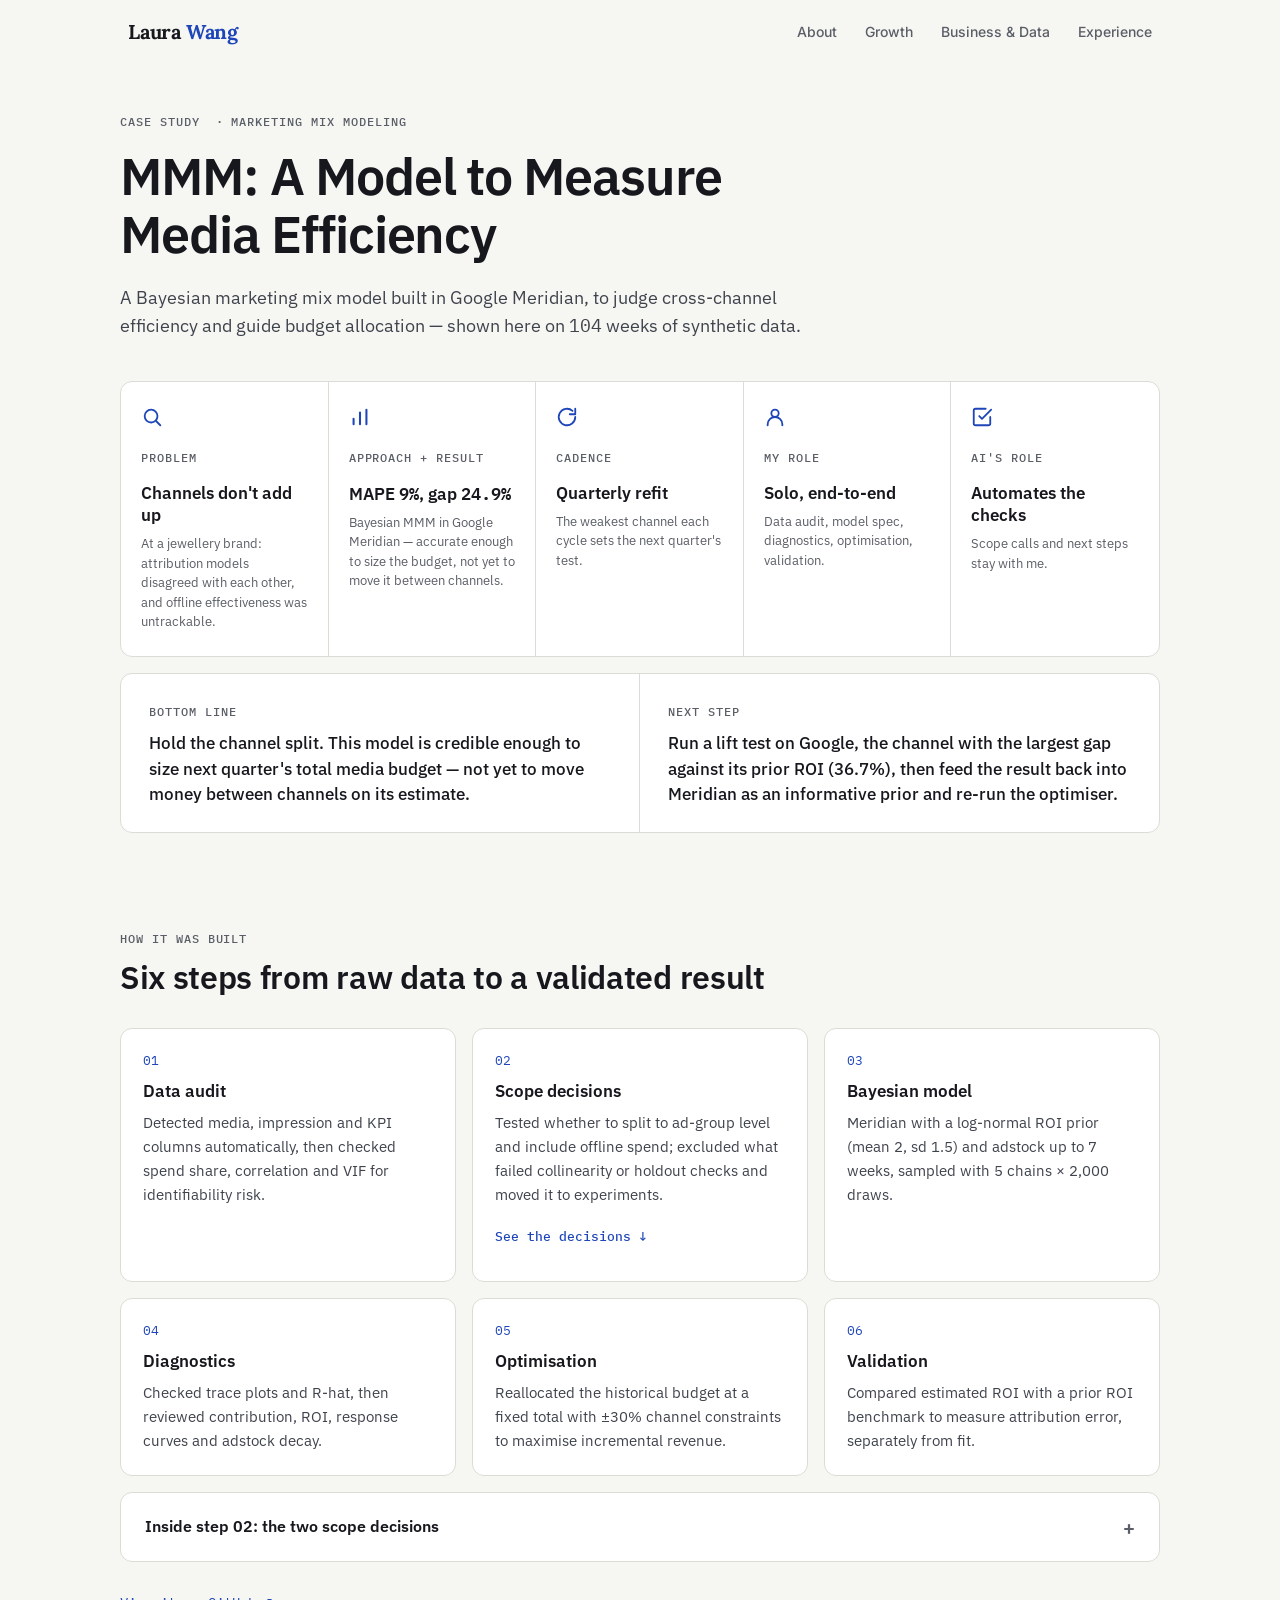
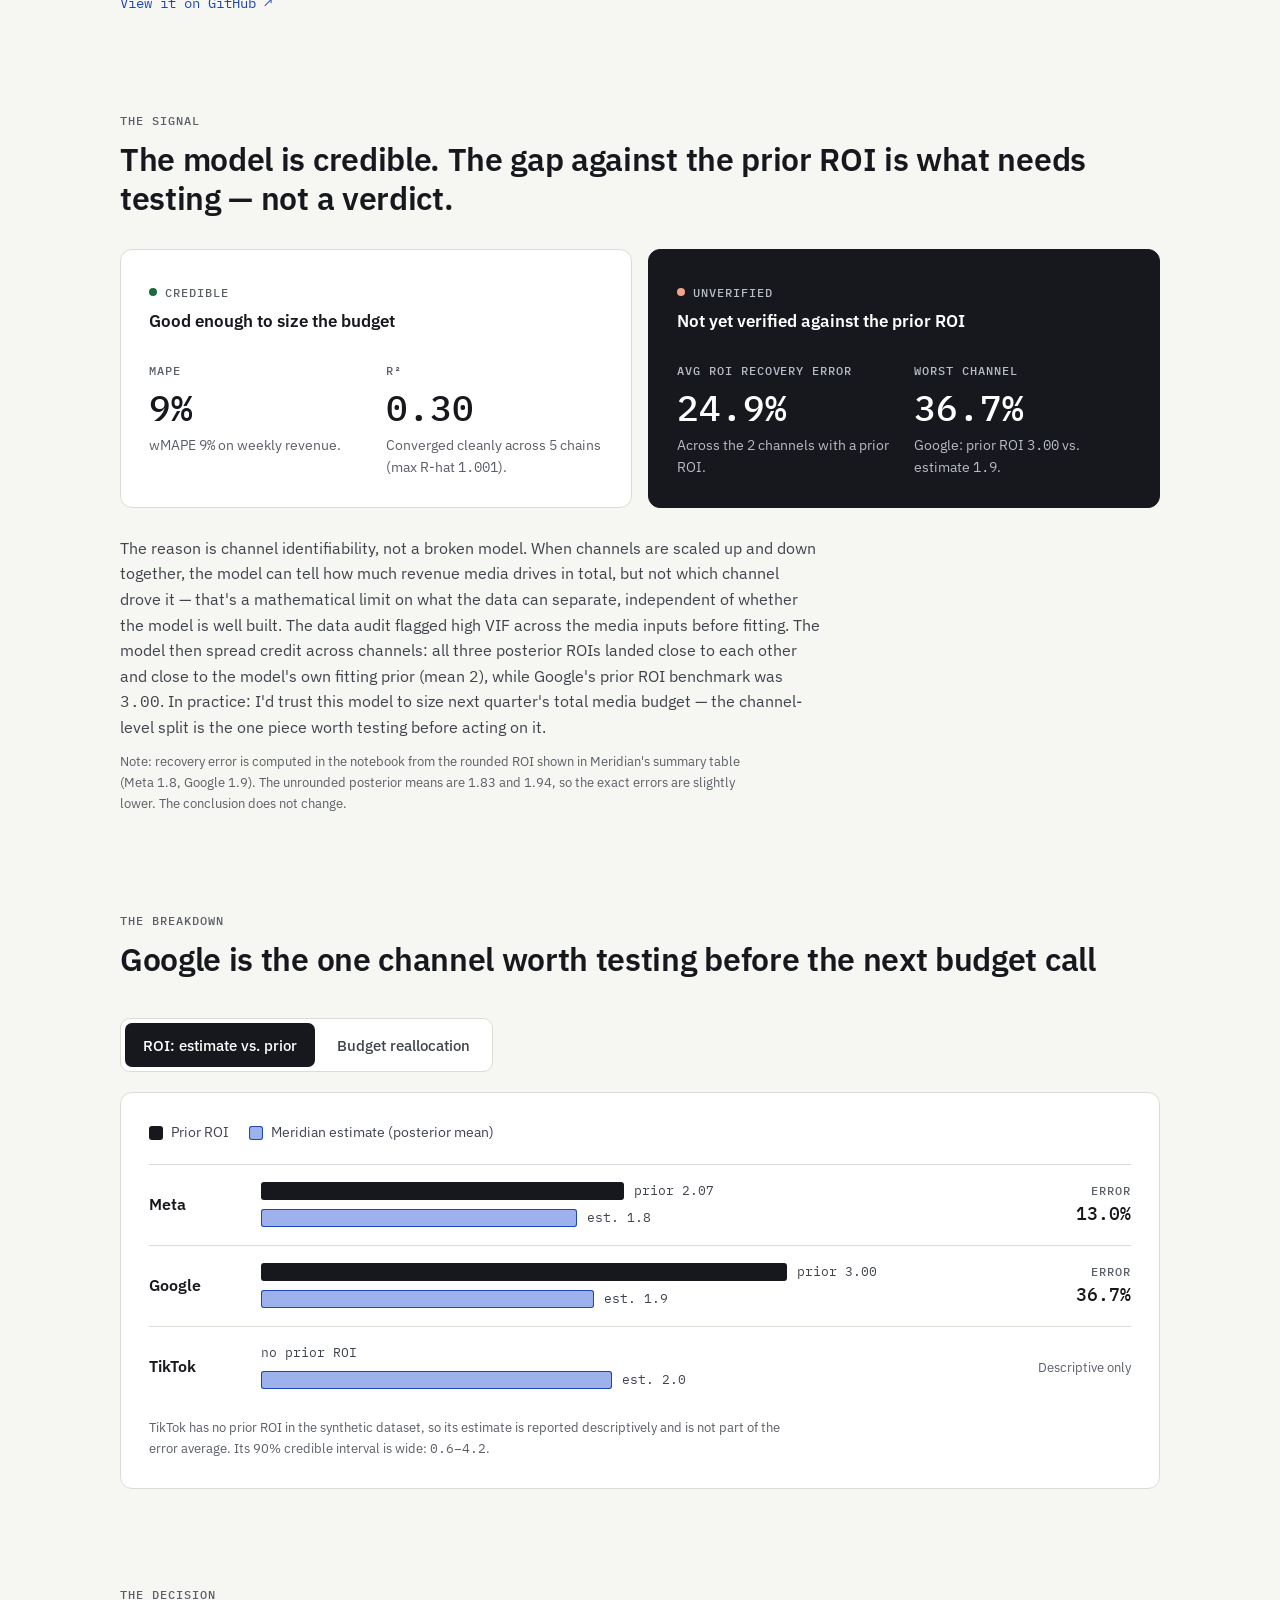
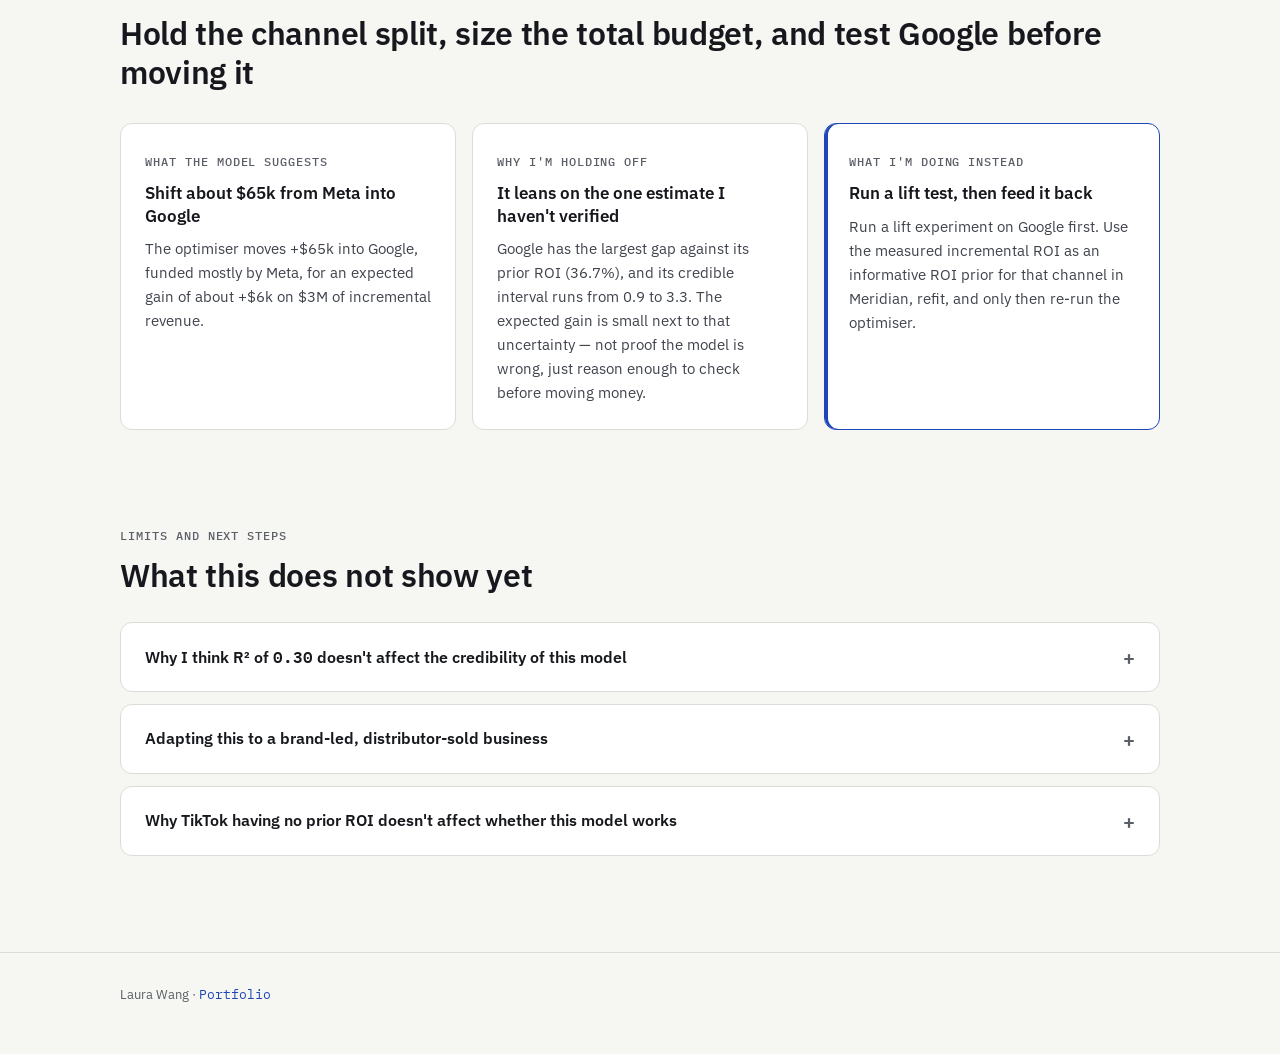
==== commit 1bd74f57: "Add bottom-line/next-step banner to MMM case study hero Surfaces the conclusion and recommended next" ====
--- a/mmm.html
+++ b/mmm.html
@@ -173,6 +173,23 @@
       .tldr > div { border-right: 0; }
     }
 
+    .bottom-line {
+      margin-top: 16px;
+      display: grid;
+      grid-template-columns: 1fr 1fr;
+      border: 1px solid var(--border);
+      border-radius: var(--radius);
+      background: var(--surface);
+      overflow: hidden;
+    }
+    .bottom-line > div { padding: 24px 28px; }
+    .bottom-line > div:first-child { border-right: 1px solid var(--border); }
+    .bottom-line .bl-text { color: var(--ink); font-size: 1.0625rem; font-weight: 500; line-height: 1.5; margin-top: 8px; }
+    @media (max-width: 760px) {
+      .bottom-line { grid-template-columns: 1fr; }
+      .bottom-line > div:first-child { border-right: 0; border-bottom: 1px solid var(--border); }
+    }
+
     /* ---------- Core finding ---------- */
     .finding-grid { display: grid; grid-template-columns: 1fr 1fr; gap: 16px; margin-top: 32px; }
     @media (max-width: 760px) { .finding-grid { grid-template-columns: 1fr; } }
@@ -351,6 +368,17 @@
           <span class="label">AI's role</span>
           <p class="tldr-head">Automates the checks</p>
           <p class="tldr-support">Scope calls and next steps stay with me.</p>
+        </div>
+      </div>
+
+      <div class="bottom-line">
+        <div>
+          <span class="label">Bottom line</span>
+          <p class="bl-text">Hold the channel split. This model is credible enough to size next quarter's total media budget — not yet to move money between channels on its estimate.</p>
+        </div>
+        <div>
+          <span class="label">Next step</span>
+          <p class="bl-text">Run a lift test on Google, the channel with the largest gap against its prior ROI (36.7%), then feed the result back into Meridian as an informative prior and re-run the optimiser.</p>
         </div>
       </div>
     </div>
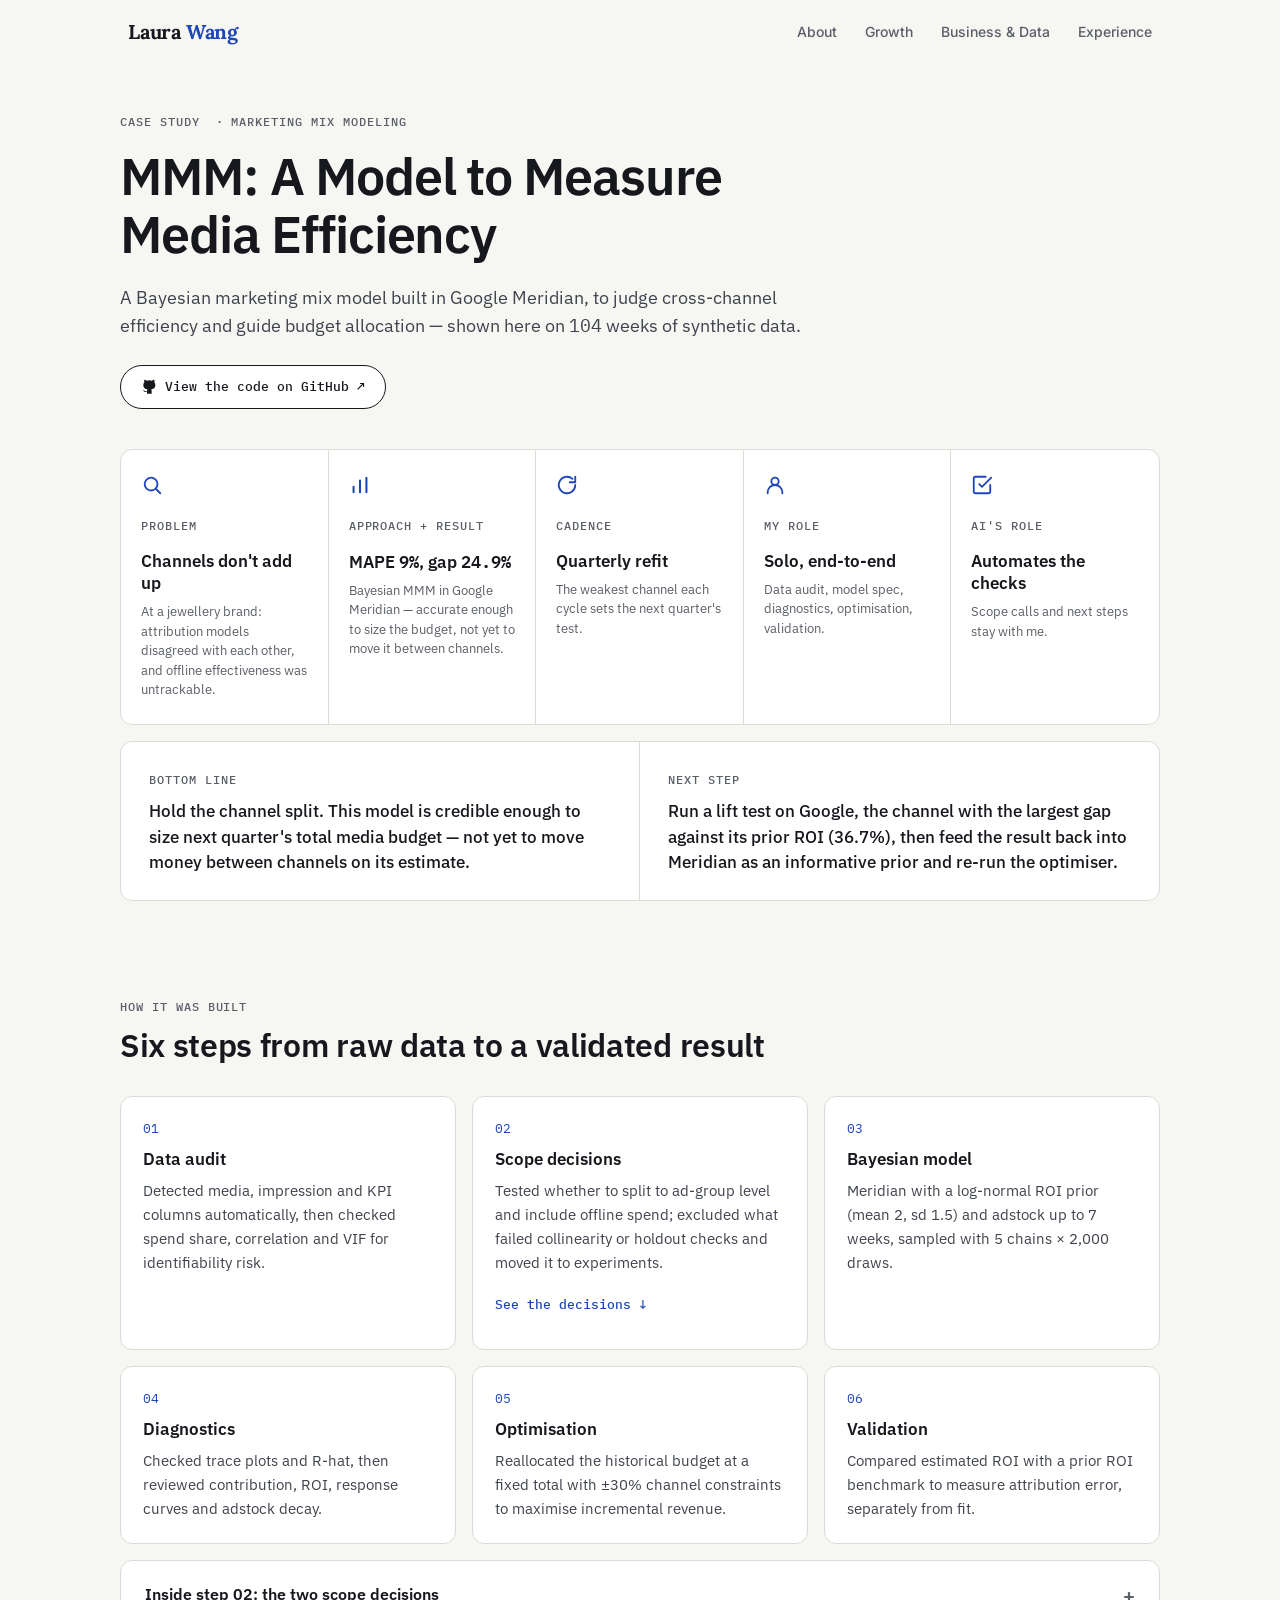
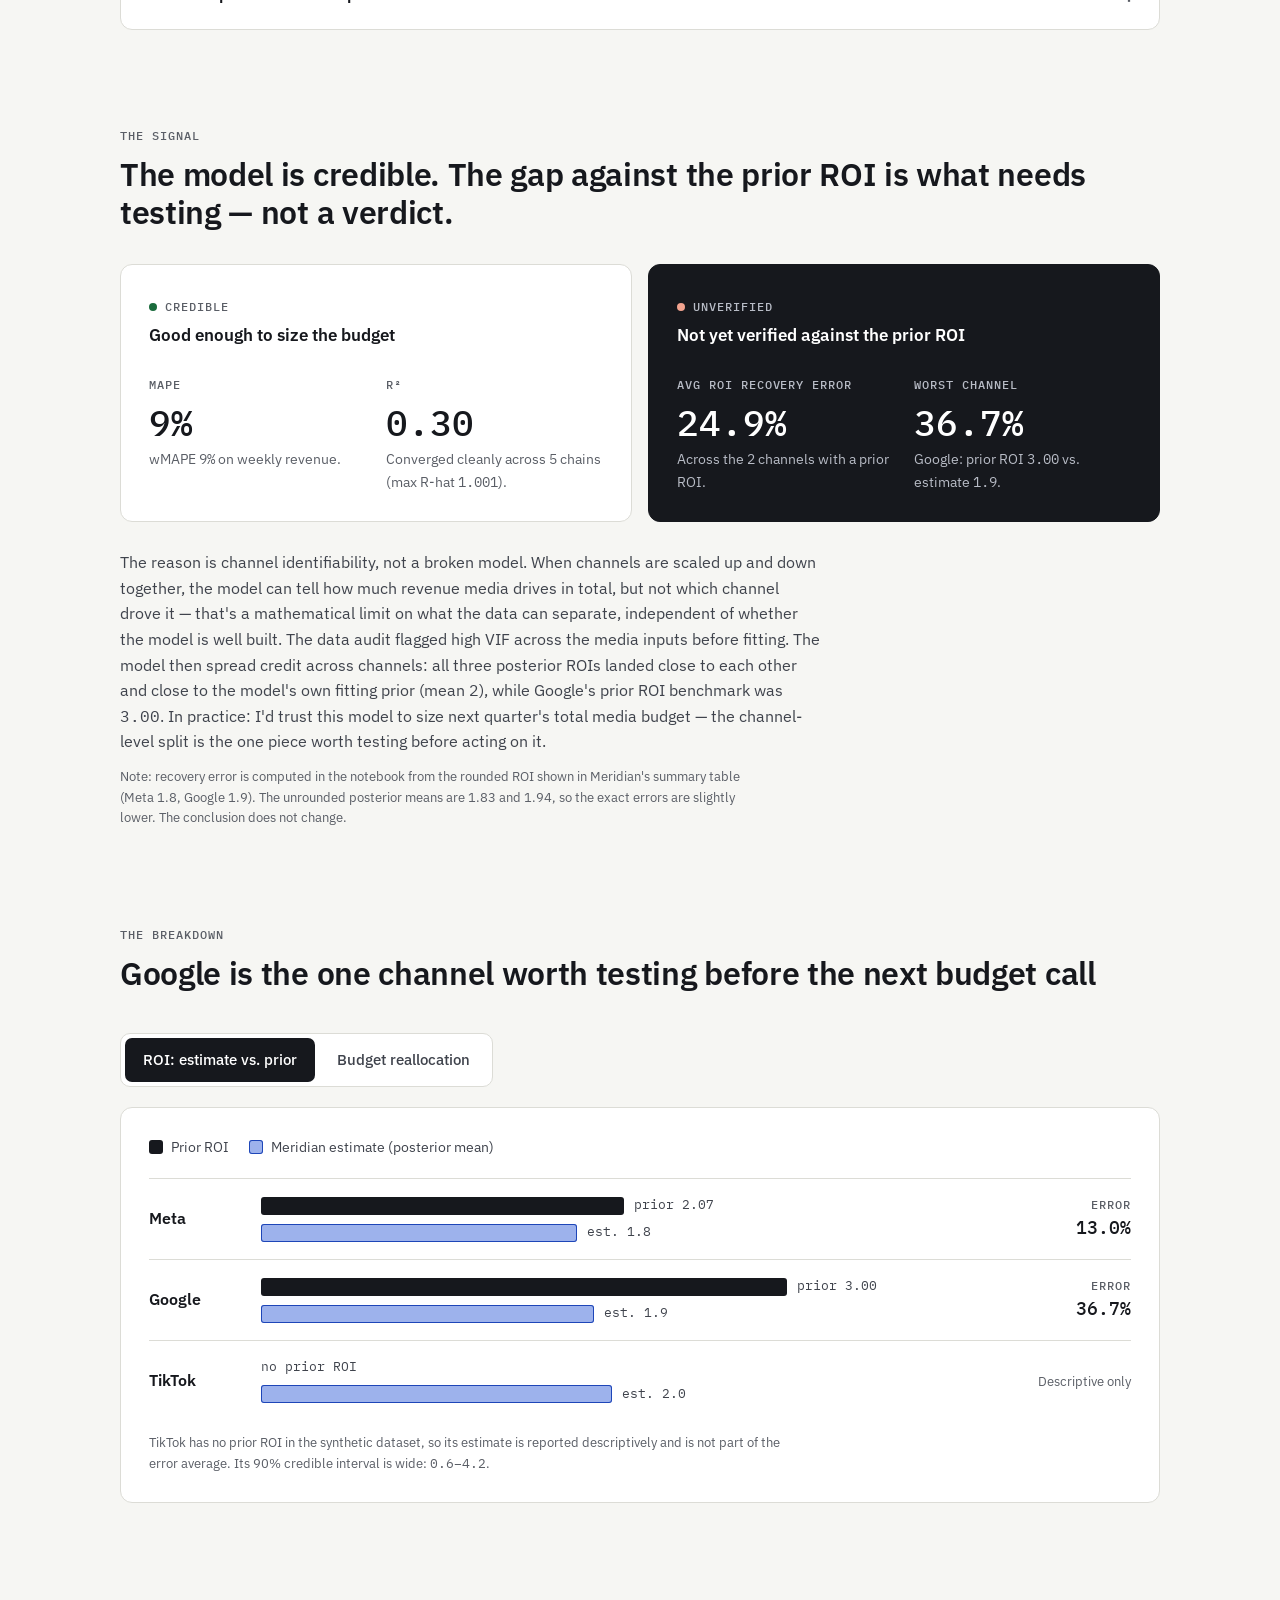
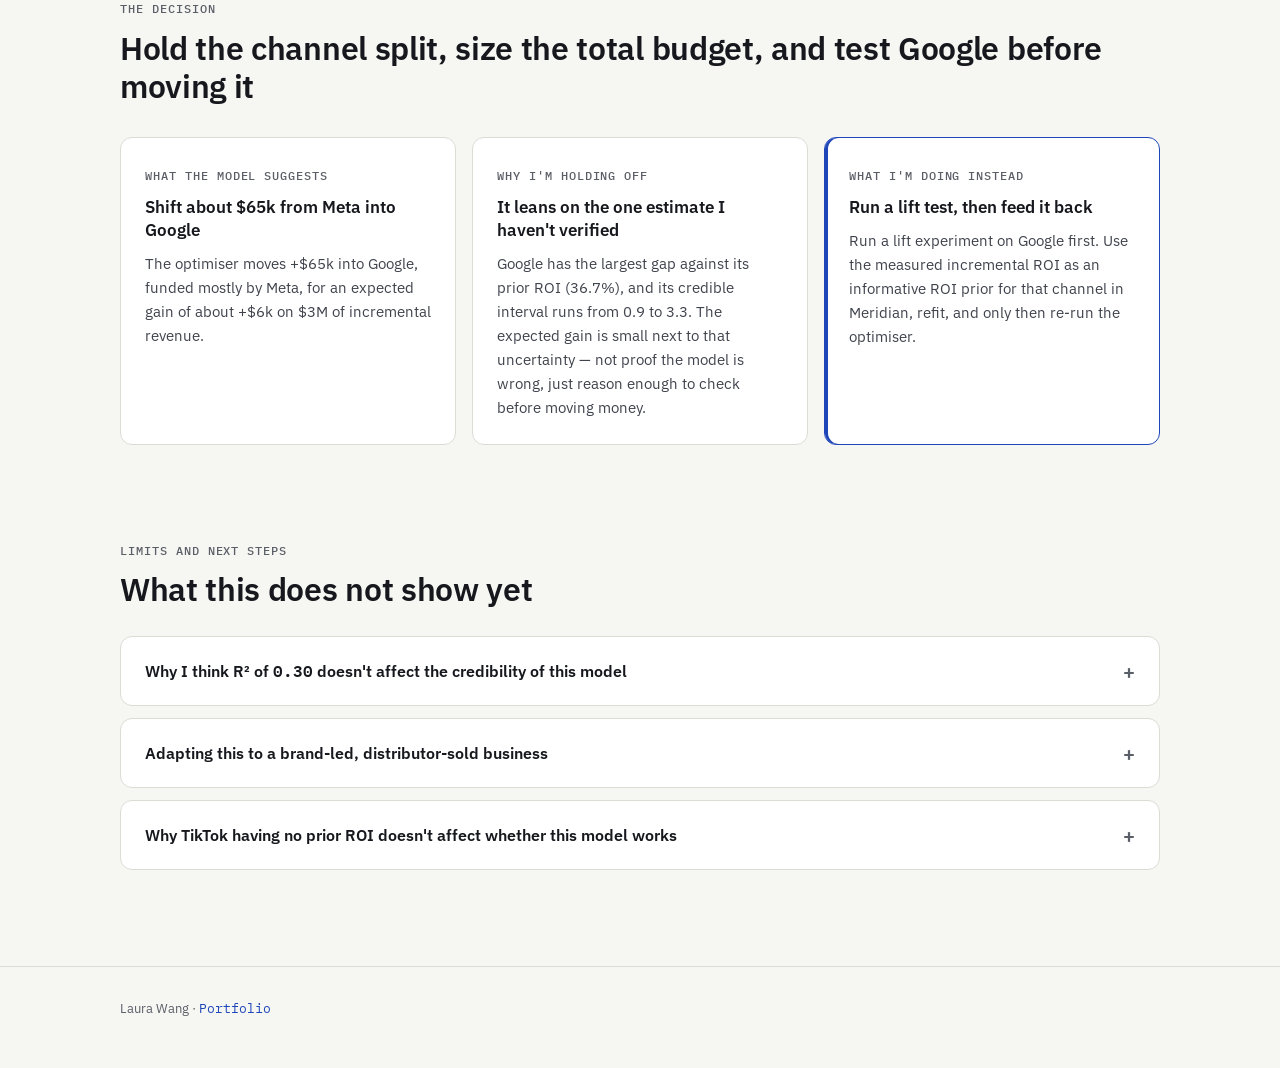
==== commit 61295d63: "Replace Marketing & Branding with AI & Growth Tools section; surface GitHub link on MMM case study M" ====
--- a/mmm.html
+++ b/mmm.html
@@ -85,6 +85,16 @@
     h3 { font-size: 1.0625rem; font-weight: 600; line-height: 1.35; }
     p { color: var(--text-2); }
     .lead { font-size: 1.125rem; max-width: 62ch; }
+    .btn-github {
+      display: inline-flex; align-items: center; gap: 8px;
+      margin-top: 24px; min-height: 44px; padding: 0 20px;
+      border: 1px solid var(--ink); border-radius: 999px;
+      font-family: var(--mono); font-size: 13px; font-weight: 500;
+      color: var(--ink); background: var(--surface);
+      transition: background 0.18s ease, color 0.18s ease, border-color 0.18s ease;
+    }
+    .btn-github:hover { background: var(--ink); color: #FFFFFF; }
+    .btn-github svg { width: 16px; height: 16px; flex: none; }
     .prose { max-width: 70ch; }
     .num { font-family: var(--mono); font-variant-numeric: tabular-nums; }
     .ph {
@@ -337,6 +347,11 @@
       <p class="eyebrow">Case study &nbsp;· Marketing mix modeling</p>
       <h1 id="title">MMM: A Model to Measure Media Efficiency</h1>
       <p class="lead">A Bayesian marketing mix model built in Google Meridian, to judge cross-channel efficiency and guide budget allocation — shown here on <span class="num">104</span><!-- src: README.md, Project Structure; MMM_meridian.ipynb cell 9 (time: 104) --> weeks of synthetic data.</p>
+
+      <a href="https://github.com/laurakeita/meridian-mmm-attribution-validation" target="_blank" rel="noopener" class="btn-github">
+        <svg viewBox="0 0 24 24" fill="currentColor"><path d="M9 19c-5 1.5-5-2.5-7-3m14 6v-3.87a3.37 3.37 0 0 0-.94-2.61c3.14-.35 6.44-1.54 6.44-7A5.44 5.44 0 0 0 20 4.77 5.07 5.07 0 0 0 19.91 1S18.73.65 16 2.48a13.38 13.38 0 0 0-7 0C6.27.65 5.09 1 5.09 1A5.07 5.07 0 0 0 5 4.77a5.44 5.44 0 0 0-1.5 3.78c0 5.42 3.3 6.61 6.44 7A3.37 3.37 0 0 0 9 18.13V22"/></svg>
+        View the code on GitHub ↗
+      </a>
 
       <div class="tldr">
         <div>
@@ -493,7 +508,6 @@
         </div>
       </details>
 
-      <p style="margin-top: 28px;"><a href="https://github.com/laurakeita/meridian-mmm-attribution-validation" target="_blank" rel="noopener" style="font-family: var(--mono); font-size: 14px;">View it on GitHub ↗</a></p>
     </div>
   </section>
 
